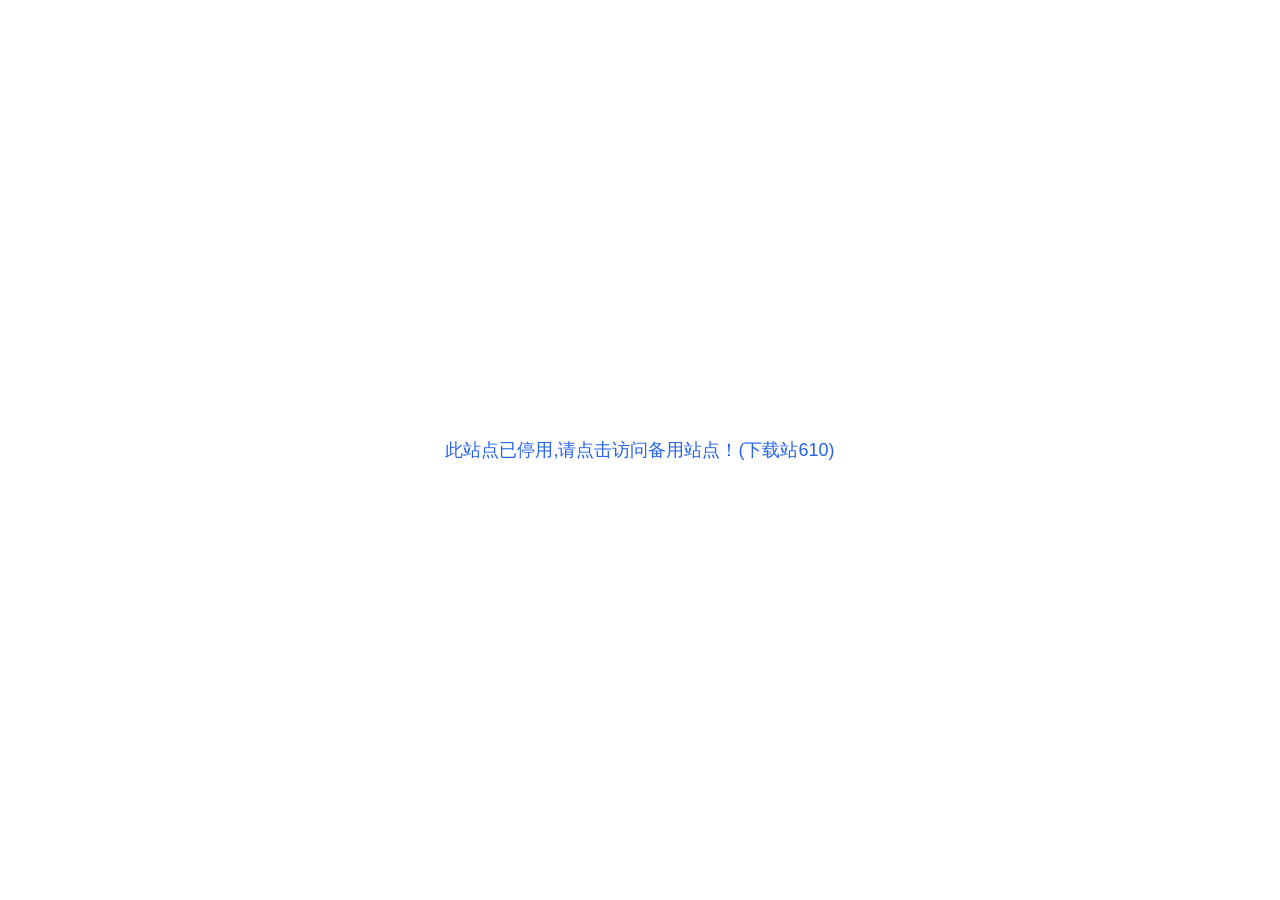
==== index.html @ fb6c7c24 "Change description meta tag and link text Updated the description meta tag and modified the link tex" ====
<!DOCTYPE html>
<html lang="zh-CN">
<head>
<meta charset="utf-8">
<meta name="viewport" content="width=device-width, initial-scale=1">
<title>下载站610</title>
<meta name="msvalidate.01" content="EA0DE26237C27561F038FC01A72D0139" />
<meta name="description" content="下载站610">
<link rel="canonical" href="https://3879975711.github.io/">
<style>
  :root { color-scheme: light dark; }
  body {
    margin: 0; min-height: 100vh;
    display: flex; align-items: center; justify-content: center;
    background: #fff; color: #2563eb;
    font-family: -apple-system, "Segoe UI", "Microsoft YaHei", sans-serif;
    font-size: 18px;
  }
  a { color: inherit; text-decoration: none; }
  a:hover { text-decoration: underline; }
  @media (prefers-color-scheme: dark) { body { background: #111; color: #6ea8ff; } }
</style>
</head>
<body>
  <a href="http://www.rc7k5ce0j.nyat.app:34340/">此站点已停用,请点击访问备用站点！(下载站610)</a>
</body>
</html>
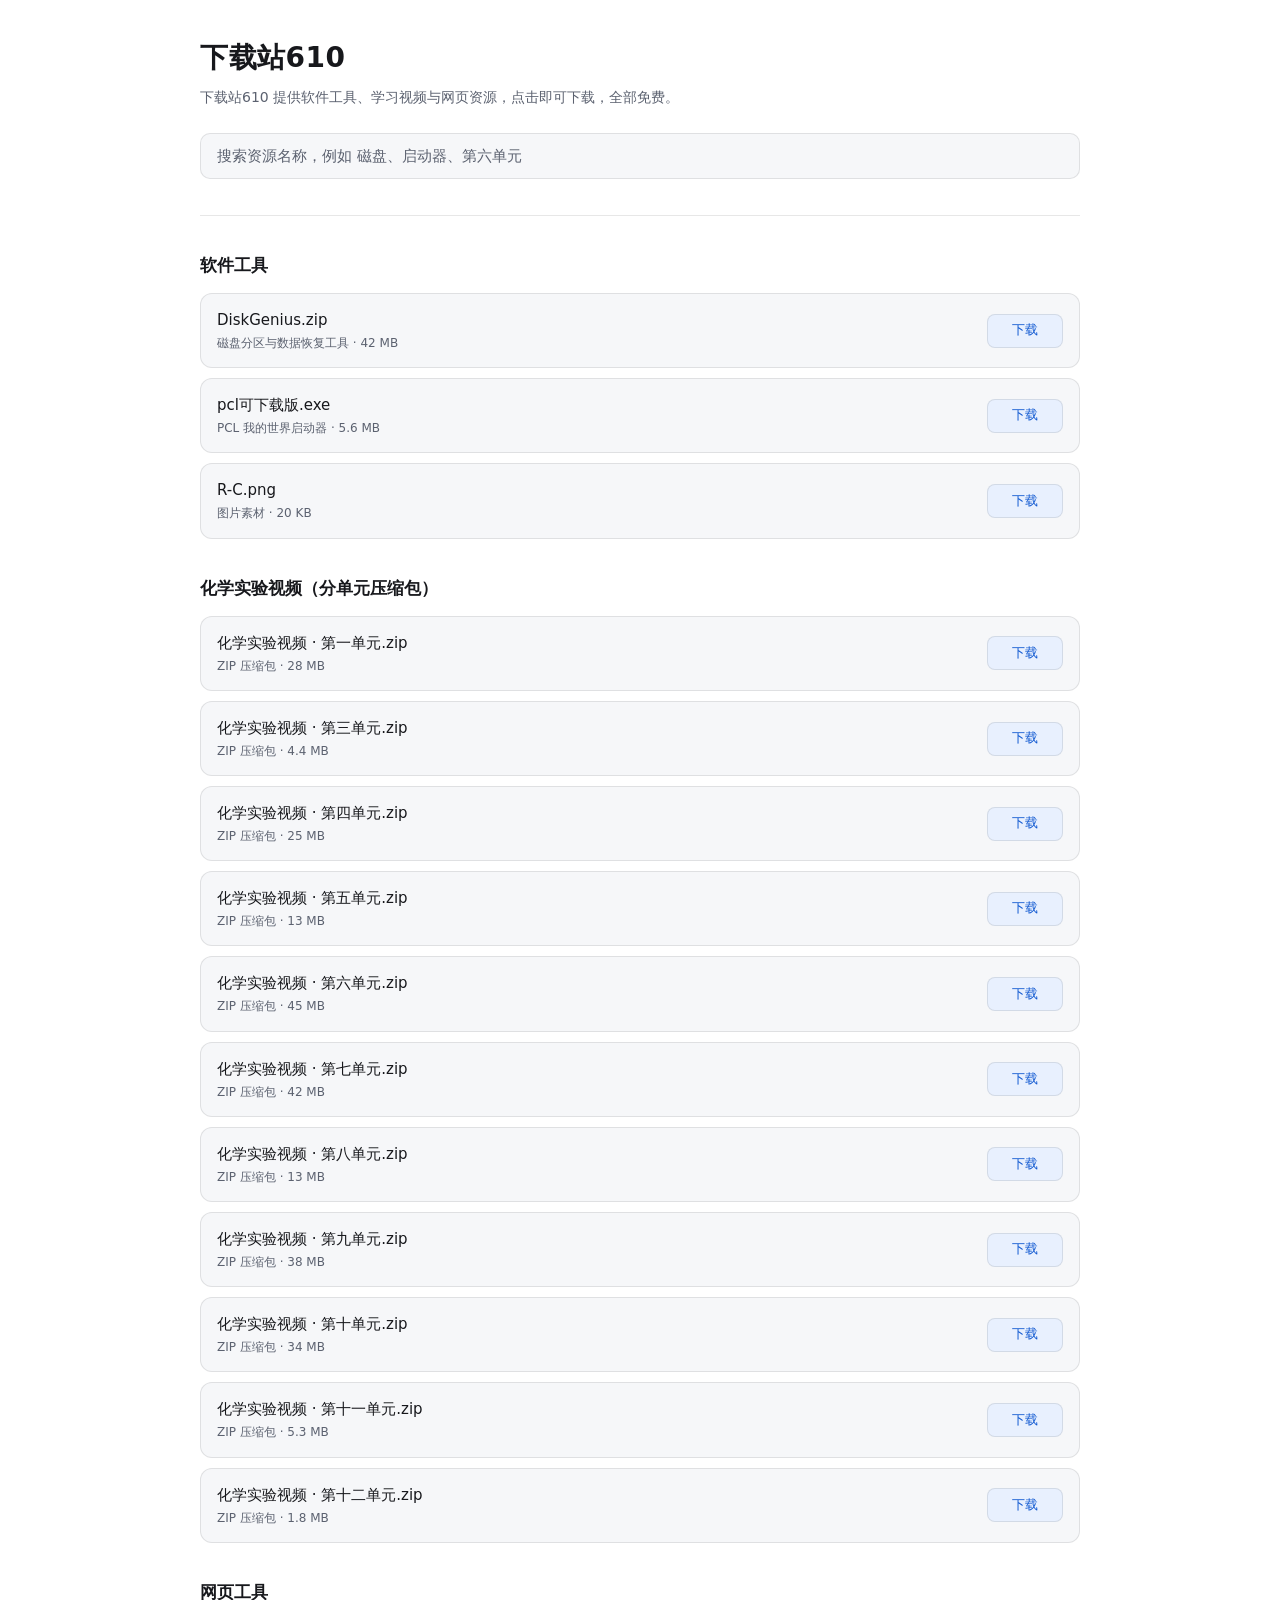
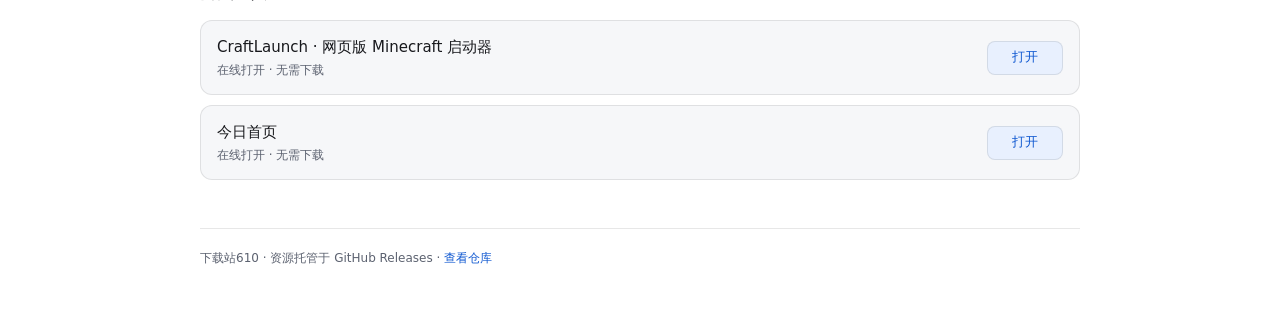
==== commit 819a6b5f: "Update site: download page and SEO files" ====
--- a/index.html
+++ b/index.html
@@ -1,27 +1,272 @@
 <!DOCTYPE html>
 <html lang="zh-CN">
 <head>
-<meta charset="utf-8">
+<meta charset="UTF-8">
 <meta name="viewport" content="width=device-width, initial-scale=1">
-<title>下载站610</title>
-<meta name="msvalidate.01" content="EA0DE26237C27561F038FC01A72D0139" />
-<meta name="description" content="下载站610">
+<title>下载站610 - 软件与学习资源下载站</title>
+<meta name="msvalidate.01" content="EA0DE26237C27561F038FC01A72D0139">
+<meta name="description" content="下载站610 是一个免费资源下载站，提供 DiskGenius 磁盘工具、PCL 我的世界启动器、化学实验视频课程、网页版工具等资源的高速下载。">
+<meta name="keywords" content="下载站610,下载站,资源下载,DiskGenius,PCL启动器,化学实验视频">
+<meta name="robots" content="index,follow">
 <link rel="canonical" href="https://3879975711.github.io/">
+<meta property="og:type" content="website">
+<meta property="og:title" content="下载站610 - 软件与学习资源下载站">
+<meta property="og:description" content="免费提供软件工具、学习视频与网页工具下载。">
+<meta property="og:url" content="https://3879975711.github.io/">
 <style>
-  :root { color-scheme: light dark; }
+  :root {
+    color-scheme: light dark;
+    --bg: #ffffff;
+    --surface: #f6f7f9;
+    --surface-2: #eceef2;
+    --text: #17181c;
+    --muted: #5c6270;
+    --border: rgba(23, 24, 28, .1);
+    --accent: #1159d1;
+    --accent-soft: #e8f0fe;
+    --radius: 12px;
+  }
+  @media (prefers-color-scheme: dark) {
+    :root {
+      --bg: #0e1116;
+      --surface: #161a21;
+      --surface-2: #1d232c;
+      --text: #e6e9ef;
+      --muted: #98a1b0;
+      --border: rgba(230, 233, 239, .12);
+      --accent: #6ea8ff;
+      --accent-soft: #16243a;
+    }
+  }
+  * { box-sizing: border-box; }
   body {
-    margin: 0; min-height: 100vh;
-    display: flex; align-items: center; justify-content: center;
-    background: #fff; color: #2563eb;
-    font-family: -apple-system, "Segoe UI", "Microsoft YaHei", sans-serif;
-    font-size: 18px;
-  }
-  a { color: inherit; text-decoration: none; }
-  a:hover { text-decoration: underline; }
-  @media (prefers-color-scheme: dark) { body { background: #111; color: #6ea8ff; } }
+    margin: 0;
+    background: var(--bg);
+    color: var(--text);
+    font: 400 15px/1.6 -apple-system, "Segoe UI", "Microsoft YaHei", "PingFang SC", system-ui, sans-serif;
+  }
+  .wrap { max-width: 920px; margin: 0 auto; padding: 40px 20px 64px; }
+  header { padding-bottom: 28px; border-bottom: 1px solid var(--border); }
+  h1 { margin: 0 0 10px; font-size: 28px; line-height: 1.3; letter-spacing: .5px; }
+  .lead { margin: 0; color: var(--muted); font-size: 14px; }
+  .search {
+    display: flex; align-items: center; gap: 10px;
+    margin: 24px 0 8px; padding: 0 14px;
+    background: var(--surface); border: 1px solid var(--border); border-radius: 10px;
+  }
+  .search input {
+    flex: 1; height: 44px; border: 0; background: transparent; color: var(--text);
+    font: inherit; outline: none;
+  }
+  .search input::placeholder { color: var(--muted); }
+  h2 { margin: 36px 0 14px; font-size: 17px; font-weight: 600; }
+  .list { display: grid; gap: 10px; }
+  .item {
+    display: flex; align-items: center; gap: 16px;
+    padding: 14px 16px; background: var(--surface);
+    border: 1px solid var(--border); border-radius: var(--radius);
+  }
+  .item .info { min-width: 0; flex: 1; }
+  .name { font-weight: 500; overflow: hidden; text-overflow: ellipsis; white-space: nowrap; }
+  .meta { margin-top: 2px; color: var(--muted); font-size: 12px; }
+  .btn {
+    flex: none; display: inline-flex; align-items: center; justify-content: center;
+    min-width: 76px; height: 34px; padding: 0 14px;
+    color: var(--accent); background: var(--accent-soft);
+    border: 1px solid var(--border); border-radius: 8px;
+    font-size: 13px; font-weight: 500; text-decoration: none;
+    transition: opacity .12s ease;
+  }
+  .btn:hover { opacity: .8; }
+  .empty { display: none; margin-top: 24px; color: var(--muted); }
+  footer { margin-top: 48px; padding-top: 20px; border-top: 1px solid var(--border); color: var(--muted); font-size: 12px; }
+  footer a { color: var(--accent); text-decoration: none; }
+  @media (max-width: 520px) {
+    .wrap { padding: 28px 16px 48px; }
+    h1 { font-size: 24px; }
+    .item { padding: 12px; gap: 12px; }
+  }
 </style>
+<script type="application/ld+json">
+{
+  "@context": "https://schema.org",
+  "@type": "WebSite",
+  "name": "下载站610",
+  "url": "https://3879975711.github.io/",
+  "description": "下载站610，提供软件工具、学习视频与网页工具的免费下载。"
+}
+</script>
 </head>
 <body>
-  <a href="http://www.rc7k5ce0j.nyat.app:34340/">此站点已停用,请点击访问备用站点！(下载站610)</a>
+<div class="wrap">
+  <header>
+    <h1>下载站610</h1>
+    <p class="lead">下载站610 提供软件工具、学习视频与网页资源，点击即可下载，全部免费。</p>
+    <div class="search">
+      <input id="q" type="search" placeholder="搜索资源名称，例如 磁盘、启动器、第六单元" autocomplete="off" aria-label="搜索资源">
+    </div>
+  </header>
+
+  <main id="list">
+    <h2>软件工具</h2>
+    <div class="list">
+      <div class="item" data-name="DiskGenius 磁盘分区数据恢复工具">
+        <div class="info">
+          <div class="name">DiskGenius.zip</div>
+          <div class="meta">磁盘分区与数据恢复工具 · 42 MB</div>
+        </div>
+        <a class="btn" href="https://github.com/3879975711/3879975711.github.io/releases/download/v1/diskgenius.zip">下载</a>
+      </div>
+      <div class="item" data-name="PCL 我的世界启动器 pcl可下载版">
+        <div class="info">
+          <div class="name">pcl可下载版.exe</div>
+          <div class="meta">PCL 我的世界启动器 · 5.6 MB</div>
+        </div>
+        <a class="btn" href="https://github.com/3879975711/3879975711.github.io/releases/download/v1/pcl-launcher.exe">下载</a>
+      </div>
+      <div class="item" data-name="R-C 图片 素材">
+        <div class="info">
+          <div class="name">R-C.png</div>
+          <div class="meta">图片素材 · 20 KB</div>
+        </div>
+        <a class="btn" href="https://github.com/3879975711/3879975711.github.io/releases/download/v1/r-c.png">下载</a>
+      </div>
+    </div>
+
+    <h2>化学实验视频（分单元压缩包）</h2>
+    <div class="list">
+      <div class="item" data-name="化学实验视频 第一单元">
+        <div class="info">
+          <div class="name">化学实验视频 · 第一单元.zip</div>
+          <div class="meta">ZIP 压缩包 · 28 MB</div>
+        </div>
+        <a class="btn" href="https://github.com/3879975711/3879975711.github.io/releases/download/v1/chem-unit-01.zip">下载</a>
+      </div>
+      <div class="item" data-name="化学实验视频 第三单元">
+        <div class="info">
+          <div class="name">化学实验视频 · 第三单元.zip</div>
+          <div class="meta">ZIP 压缩包 · 4.4 MB</div>
+        </div>
+        <a class="btn" href="https://github.com/3879975711/3879975711.github.io/releases/download/v1/chem-unit-03.zip">下载</a>
+      </div>
+      <div class="item" data-name="化学实验视频 第四单元">
+        <div class="info">
+          <div class="name">化学实验视频 · 第四单元.zip</div>
+          <div class="meta">ZIP 压缩包 · 25 MB</div>
+        </div>
+        <a class="btn" href="https://github.com/3879975711/3879975711.github.io/releases/download/v1/chem-unit-04.zip">下载</a>
+      </div>
+      <div class="item" data-name="化学实验视频 第五单元">
+        <div class="info">
+          <div class="name">化学实验视频 · 第五单元.zip</div>
+          <div class="meta">ZIP 压缩包 · 13 MB</div>
+        </div>
+        <a class="btn" href="https://github.com/3879975711/3879975711.github.io/releases/download/v1/chem-unit-05.zip">下载</a>
+      </div>
+      <div class="item" data-name="化学实验视频 第六单元">
+        <div class="info">
+          <div class="name">化学实验视频 · 第六单元.zip</div>
+          <div class="meta">ZIP 压缩包 · 45 MB</div>
+        </div>
+        <a class="btn" href="https://github.com/3879975711/3879975711.github.io/releases/download/v1/chem-unit-06.zip">下载</a>
+      </div>
+      <div class="item" data-name="化学实验视频 第七单元">
+        <div class="info">
+          <div class="name">化学实验视频 · 第七单元.zip</div>
+          <div class="meta">ZIP 压缩包 · 42 MB</div>
+        </div>
+        <a class="btn" href="https://github.com/3879975711/3879975711.github.io/releases/download/v1/chem-unit-07.zip">下载</a>
+      </div>
+      <div class="item" data-name="化学实验视频 第八单元">
+        <div class="info">
+          <div class="name">化学实验视频 · 第八单元.zip</div>
+          <div class="meta">ZIP 压缩包 · 13 MB</div>
+        </div>
+        <a class="btn" href="https://github.com/3879975711/3879975711.github.io/releases/download/v1/chem-unit-08.zip">下载</a>
+      </div>
+      <div class="item" data-name="化学实验视频 第九单元">
+        <div class="info">
+          <div class="name">化学实验视频 · 第九单元.zip</div>
+          <div class="meta">ZIP 压缩包 · 38 MB</div>
+        </div>
+        <a class="btn" href="https://github.com/3879975711/3879975711.github.io/releases/download/v1/chem-unit-09.zip">下载</a>
+      </div>
+      <div class="item" data-name="化学实验视频 第十单元">
+        <div class="info">
+          <div class="name">化学实验视频 · 第十单元.zip</div>
+          <div class="meta">ZIP 压缩包 · 34 MB</div>
+        </div>
+        <a class="btn" href="https://github.com/3879975711/3879975711.github.io/releases/download/v1/chem-unit-10.zip">下载</a>
+      </div>
+      <div class="item" data-name="化学实验视频 第十一单元">
+        <div class="info">
+          <div class="name">化学实验视频 · 第十一单元.zip</div>
+          <div class="meta">ZIP 压缩包 · 5.3 MB</div>
+        </div>
+        <a class="btn" href="https://github.com/3879975711/3879975711.github.io/releases/download/v1/chem-unit-11.zip">下载</a>
+      </div>
+      <div class="item" data-name="化学实验视频 第十二单元">
+        <div class="info">
+          <div class="name">化学实验视频 · 第十二单元.zip</div>
+          <div class="meta">ZIP 压缩包 · 1.8 MB</div>
+        </div>
+        <a class="btn" href="https://github.com/3879975711/3879975711.github.io/releases/download/v1/chem-unit-12.zip">下载</a>
+      </div>
+    </div>
+
+    <h2>网页工具</h2>
+    <div class="list">
+      <div class="item" data-name="CraftLaunch 网页版 Minecraft 启动器">
+        <div class="info">
+          <div class="name">CraftLaunch · 网页版 Minecraft 启动器</div>
+          <div class="meta">在线打开 · 无需下载</div>
+        </div>
+        <a class="btn" href="craftlaunch.html">打开</a>
+      </div>
+      <div class="item" data-name="今日首页 网页">
+        <div class="info">
+          <div class="name">今日首页</div>
+          <div class="meta">在线打开 · 无需下载</div>
+        </div>
+        <a class="btn" href="today.html">打开</a>
+      </div>
+    </div>
+
+    <p class="empty" id="empty">没有找到匹配的资源，换个关键词试试。</p>
+  </main>
+
+  <footer>
+    下载站610 · 资源托管于 GitHub Releases ·
+    <a href="https://github.com/3879975711/3879975711.github.io">查看仓库</a>
+  </footer>
+</div>
+<script>
+(function () {
+  var q = document.getElementById('q');
+  var items = Array.prototype.slice.call(document.querySelectorAll('.item'));
+  var empty = document.getElementById('empty');
+  var heads = Array.prototype.slice.call(document.querySelectorAll('#list h2'));
+  q.addEventListener('input', function () {
+    var kw = q.value.trim().toLowerCase();
+    var visible = 0;
+    items.forEach(function (el) {
+      var hit = !kw || (el.getAttribute('data-name') || '').toLowerCase().indexOf(kw) !== -1
+        || el.textContent.toLowerCase().indexOf(kw) !== -1;
+      el.style.display = hit ? '' : 'none';
+      if (hit) visible++;
+    });
+    heads.forEach(function (h) {
+      var next = h.nextElementSibling;
+      var any = false;
+      while (next && next.classList.contains('list')) {
+        if (Array.prototype.some.call(next.children, function (c) { return c.style.display !== 'none'; })) any = true;
+        next = next.nextElementSibling;
+      }
+      h.style.display = any ? '' : 'none';
+    });
+    empty.style.display = visible ? 'none' : 'block';
+  });
+})();
+</script>
 </body>
 </html>
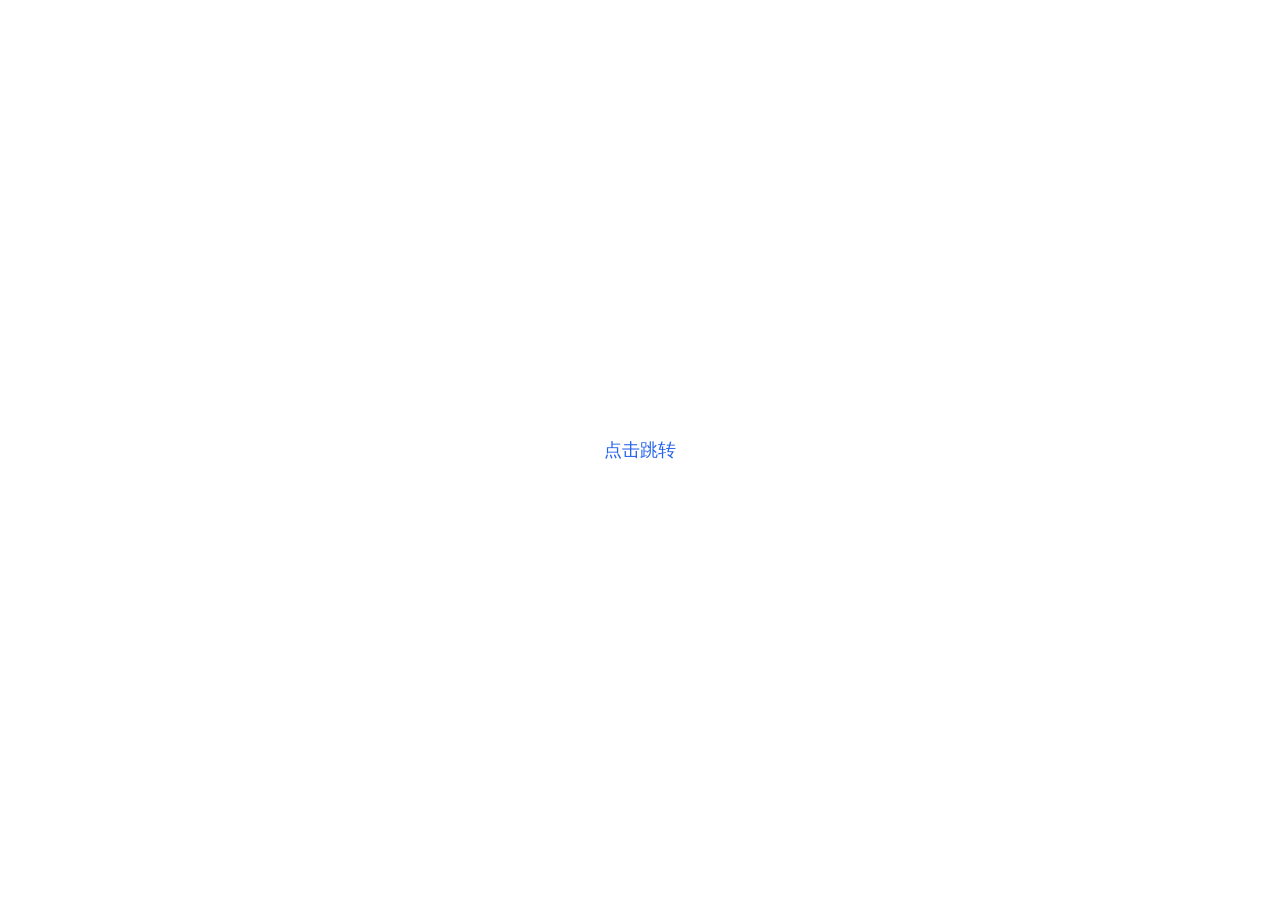
==== commit de9c77f5: "Update link text in index.html" ====
--- a/index.html
+++ b/index.html
@@ -1,272 +1,27 @@
 <!DOCTYPE html>
 <html lang="zh-CN">
 <head>
-<meta charset="UTF-8">
+<meta charset="utf-8">
 <meta name="viewport" content="width=device-width, initial-scale=1">
-<title>下载站610 - 软件与学习资源下载站</title>
-<meta name="msvalidate.01" content="EA0DE26237C27561F038FC01A72D0139">
-<meta name="description" content="下载站610 是一个免费资源下载站，提供 DiskGenius 磁盘工具、PCL 我的世界启动器、化学实验视频课程、网页版工具等资源的高速下载。">
-<meta name="keywords" content="下载站610,下载站,资源下载,DiskGenius,PCL启动器,化学实验视频">
-<meta name="robots" content="index,follow">
+<title>下载站610</title>
+<meta name="msvalidate.01" content="EA0DE26237C27561F038FC01A72D0139" />
+<meta name="description" content="下载站610">
 <link rel="canonical" href="https://3879975711.github.io/">
-<meta property="og:type" content="website">
-<meta property="og:title" content="下载站610 - 软件与学习资源下载站">
-<meta property="og:description" content="免费提供软件工具、学习视频与网页工具下载。">
-<meta property="og:url" content="https://3879975711.github.io/">
 <style>
-  :root {
-    color-scheme: light dark;
-    --bg: #ffffff;
-    --surface: #f6f7f9;
-    --surface-2: #eceef2;
-    --text: #17181c;
-    --muted: #5c6270;
-    --border: rgba(23, 24, 28, .1);
-    --accent: #1159d1;
-    --accent-soft: #e8f0fe;
-    --radius: 12px;
+  :root { color-scheme: light dark; }
+  body {
+    margin: 0; min-height: 100vh;
+    display: flex; align-items: center; justify-content: center;
+    background: #fff; color: #2563eb;
+    font-family: -apple-system, "Segoe UI", "Microsoft YaHei", sans-serif;
+    font-size: 18px;
   }
-  @media (prefers-color-scheme: dark) {
-    :root {
-      --bg: #0e1116;
-      --surface: #161a21;
-      --surface-2: #1d232c;
-      --text: #e6e9ef;
-      --muted: #98a1b0;
-      --border: rgba(230, 233, 239, .12);
-      --accent: #6ea8ff;
-      --accent-soft: #16243a;
-    }
-  }
-  * { box-sizing: border-box; }
-  body {
-    margin: 0;
-    background: var(--bg);
-    color: var(--text);
-    font: 400 15px/1.6 -apple-system, "Segoe UI", "Microsoft YaHei", "PingFang SC", system-ui, sans-serif;
-  }
-  .wrap { max-width: 920px; margin: 0 auto; padding: 40px 20px 64px; }
-  header { padding-bottom: 28px; border-bottom: 1px solid var(--border); }
-  h1 { margin: 0 0 10px; font-size: 28px; line-height: 1.3; letter-spacing: .5px; }
-  .lead { margin: 0; color: var(--muted); font-size: 14px; }
-  .search {
-    display: flex; align-items: center; gap: 10px;
-    margin: 24px 0 8px; padding: 0 14px;
-    background: var(--surface); border: 1px solid var(--border); border-radius: 10px;
-  }
-  .search input {
-    flex: 1; height: 44px; border: 0; background: transparent; color: var(--text);
-    font: inherit; outline: none;
-  }
-  .search input::placeholder { color: var(--muted); }
-  h2 { margin: 36px 0 14px; font-size: 17px; font-weight: 600; }
-  .list { display: grid; gap: 10px; }
-  .item {
-    display: flex; align-items: center; gap: 16px;
-    padding: 14px 16px; background: var(--surface);
-    border: 1px solid var(--border); border-radius: var(--radius);
-  }
-  .item .info { min-width: 0; flex: 1; }
-  .name { font-weight: 500; overflow: hidden; text-overflow: ellipsis; white-space: nowrap; }
-  .meta { margin-top: 2px; color: var(--muted); font-size: 12px; }
-  .btn {
-    flex: none; display: inline-flex; align-items: center; justify-content: center;
-    min-width: 76px; height: 34px; padding: 0 14px;
-    color: var(--accent); background: var(--accent-soft);
-    border: 1px solid var(--border); border-radius: 8px;
-    font-size: 13px; font-weight: 500; text-decoration: none;
-    transition: opacity .12s ease;
-  }
-  .btn:hover { opacity: .8; }
-  .empty { display: none; margin-top: 24px; color: var(--muted); }
-  footer { margin-top: 48px; padding-top: 20px; border-top: 1px solid var(--border); color: var(--muted); font-size: 12px; }
-  footer a { color: var(--accent); text-decoration: none; }
-  @media (max-width: 520px) {
-    .wrap { padding: 28px 16px 48px; }
-    h1 { font-size: 24px; }
-    .item { padding: 12px; gap: 12px; }
-  }
+  a { color: inherit; text-decoration: none; }
+  a:hover { text-decoration: underline; }
+  @media (prefers-color-scheme: dark) { body { background: #111; color: #6ea8ff; } }
 </style>
-<script type="application/ld+json">
-{
-  "@context": "https://schema.org",
-  "@type": "WebSite",
-  "name": "下载站610",
-  "url": "https://3879975711.github.io/",
-  "description": "下载站610，提供软件工具、学习视频与网页工具的免费下载。"
-}
-</script>
 </head>
 <body>
-<div class="wrap">
-  <header>
-    <h1>下载站610</h1>
-    <p class="lead">下载站610 提供软件工具、学习视频与网页资源，点击即可下载，全部免费。</p>
-    <div class="search">
-      <input id="q" type="search" placeholder="搜索资源名称，例如 磁盘、启动器、第六单元" autocomplete="off" aria-label="搜索资源">
-    </div>
-  </header>
-
-  <main id="list">
-    <h2>软件工具</h2>
-    <div class="list">
-      <div class="item" data-name="DiskGenius 磁盘分区数据恢复工具">
-        <div class="info">
-          <div class="name">DiskGenius.zip</div>
-          <div class="meta">磁盘分区与数据恢复工具 · 42 MB</div>
-        </div>
-        <a class="btn" href="https://github.com/3879975711/3879975711.github.io/releases/download/v1/diskgenius.zip">下载</a>
-      </div>
-      <div class="item" data-name="PCL 我的世界启动器 pcl可下载版">
-        <div class="info">
-          <div class="name">pcl可下载版.exe</div>
-          <div class="meta">PCL 我的世界启动器 · 5.6 MB</div>
-        </div>
-        <a class="btn" href="https://github.com/3879975711/3879975711.github.io/releases/download/v1/pcl-launcher.exe">下载</a>
-      </div>
-      <div class="item" data-name="R-C 图片 素材">
-        <div class="info">
-          <div class="name">R-C.png</div>
-          <div class="meta">图片素材 · 20 KB</div>
-        </div>
-        <a class="btn" href="https://github.com/3879975711/3879975711.github.io/releases/download/v1/r-c.png">下载</a>
-      </div>
-    </div>
-
-    <h2>化学实验视频（分单元压缩包）</h2>
-    <div class="list">
-      <div class="item" data-name="化学实验视频 第一单元">
-        <div class="info">
-          <div class="name">化学实验视频 · 第一单元.zip</div>
-          <div class="meta">ZIP 压缩包 · 28 MB</div>
-        </div>
-        <a class="btn" href="https://github.com/3879975711/3879975711.github.io/releases/download/v1/chem-unit-01.zip">下载</a>
-      </div>
-      <div class="item" data-name="化学实验视频 第三单元">
-        <div class="info">
-          <div class="name">化学实验视频 · 第三单元.zip</div>
-          <div class="meta">ZIP 压缩包 · 4.4 MB</div>
-        </div>
-        <a class="btn" href="https://github.com/3879975711/3879975711.github.io/releases/download/v1/chem-unit-03.zip">下载</a>
-      </div>
-      <div class="item" data-name="化学实验视频 第四单元">
-        <div class="info">
-          <div class="name">化学实验视频 · 第四单元.zip</div>
-          <div class="meta">ZIP 压缩包 · 25 MB</div>
-        </div>
-        <a class="btn" href="https://github.com/3879975711/3879975711.github.io/releases/download/v1/chem-unit-04.zip">下载</a>
-      </div>
-      <div class="item" data-name="化学实验视频 第五单元">
-        <div class="info">
-          <div class="name">化学实验视频 · 第五单元.zip</div>
-          <div class="meta">ZIP 压缩包 · 13 MB</div>
-        </div>
-        <a class="btn" href="https://github.com/3879975711/3879975711.github.io/releases/download/v1/chem-unit-05.zip">下载</a>
-      </div>
-      <div class="item" data-name="化学实验视频 第六单元">
-        <div class="info">
-          <div class="name">化学实验视频 · 第六单元.zip</div>
-          <div class="meta">ZIP 压缩包 · 45 MB</div>
-        </div>
-        <a class="btn" href="https://github.com/3879975711/3879975711.github.io/releases/download/v1/chem-unit-06.zip">下载</a>
-      </div>
-      <div class="item" data-name="化学实验视频 第七单元">
-        <div class="info">
-          <div class="name">化学实验视频 · 第七单元.zip</div>
-          <div class="meta">ZIP 压缩包 · 42 MB</div>
-        </div>
-        <a class="btn" href="https://github.com/3879975711/3879975711.github.io/releases/download/v1/chem-unit-07.zip">下载</a>
-      </div>
-      <div class="item" data-name="化学实验视频 第八单元">
-        <div class="info">
-          <div class="name">化学实验视频 · 第八单元.zip</div>
-          <div class="meta">ZIP 压缩包 · 13 MB</div>
-        </div>
-        <a class="btn" href="https://github.com/3879975711/3879975711.github.io/releases/download/v1/chem-unit-08.zip">下载</a>
-      </div>
-      <div class="item" data-name="化学实验视频 第九单元">
-        <div class="info">
-          <div class="name">化学实验视频 · 第九单元.zip</div>
-          <div class="meta">ZIP 压缩包 · 38 MB</div>
-        </div>
-        <a class="btn" href="https://github.com/3879975711/3879975711.github.io/releases/download/v1/chem-unit-09.zip">下载</a>
-      </div>
-      <div class="item" data-name="化学实验视频 第十单元">
-        <div class="info">
-          <div class="name">化学实验视频 · 第十单元.zip</div>
-          <div class="meta">ZIP 压缩包 · 34 MB</div>
-        </div>
-        <a class="btn" href="https://github.com/3879975711/3879975711.github.io/releases/download/v1/chem-unit-10.zip">下载</a>
-      </div>
-      <div class="item" data-name="化学实验视频 第十一单元">
-        <div class="info">
-          <div class="name">化学实验视频 · 第十一单元.zip</div>
-          <div class="meta">ZIP 压缩包 · 5.3 MB</div>
-        </div>
-        <a class="btn" href="https://github.com/3879975711/3879975711.github.io/releases/download/v1/chem-unit-11.zip">下载</a>
-      </div>
-      <div class="item" data-name="化学实验视频 第十二单元">
-        <div class="info">
-          <div class="name">化学实验视频 · 第十二单元.zip</div>
-          <div class="meta">ZIP 压缩包 · 1.8 MB</div>
-        </div>
-        <a class="btn" href="https://github.com/3879975711/3879975711.github.io/releases/download/v1/chem-unit-12.zip">下载</a>
-      </div>
-    </div>
-
-    <h2>网页工具</h2>
-    <div class="list">
-      <div class="item" data-name="CraftLaunch 网页版 Minecraft 启动器">
-        <div class="info">
-          <div class="name">CraftLaunch · 网页版 Minecraft 启动器</div>
-          <div class="meta">在线打开 · 无需下载</div>
-        </div>
-        <a class="btn" href="craftlaunch.html">打开</a>
-      </div>
-      <div class="item" data-name="今日首页 网页">
-        <div class="info">
-          <div class="name">今日首页</div>
-          <div class="meta">在线打开 · 无需下载</div>
-        </div>
-        <a class="btn" href="today.html">打开</a>
-      </div>
-    </div>
-
-    <p class="empty" id="empty">没有找到匹配的资源，换个关键词试试。</p>
-  </main>
-
-  <footer>
-    下载站610 · 资源托管于 GitHub Releases ·
-    <a href="https://github.com/3879975711/3879975711.github.io">查看仓库</a>
-  </footer>
-</div>
-<script>
-(function () {
-  var q = document.getElementById('q');
-  var items = Array.prototype.slice.call(document.querySelectorAll('.item'));
-  var empty = document.getElementById('empty');
-  var heads = Array.prototype.slice.call(document.querySelectorAll('#list h2'));
-  q.addEventListener('input', function () {
-    var kw = q.value.trim().toLowerCase();
-    var visible = 0;
-    items.forEach(function (el) {
-      var hit = !kw || (el.getAttribute('data-name') || '').toLowerCase().indexOf(kw) !== -1
-        || el.textContent.toLowerCase().indexOf(kw) !== -1;
-      el.style.display = hit ? '' : 'none';
-      if (hit) visible++;
-    });
-    heads.forEach(function (h) {
-      var next = h.nextElementSibling;
-      var any = false;
-      while (next && next.classList.contains('list')) {
-        if (Array.prototype.some.call(next.children, function (c) { return c.style.display !== 'none'; })) any = true;
-        next = next.nextElementSibling;
-      }
-      h.style.display = any ? '' : 'none';
-    });
-    empty.style.display = visible ? 'none' : 'block';
-  });
-})();
-</script>
+  <a href="http://www.rc7k5ce0j.nyat.app:34340/">点击跳转</a>
 </body>
 </html>
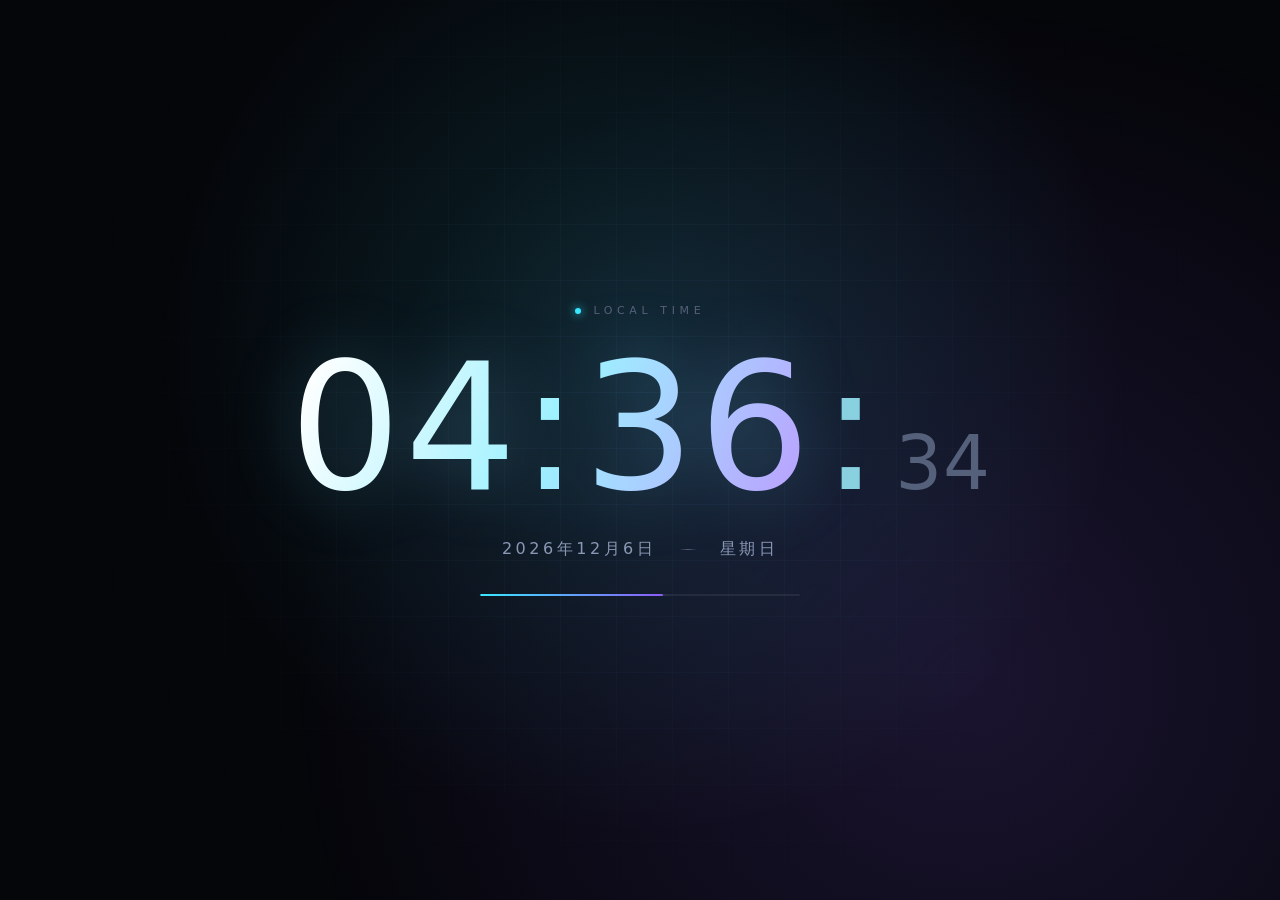
==== commit d7d382fe: "Update index.html" ====
--- a/index.html
+++ b/index.html
@@ -1,27 +1,1113 @@
-<!DOCTYPE html>
-<html lang="zh-CN">
-<head>
-<meta charset="utf-8">
-<meta name="viewport" content="width=device-width, initial-scale=1">
-<title>下载站610</title>
-<meta name="msvalidate.01" content="EA0DE26237C27561F038FC01A72D0139" />
-<meta name="description" content="下载站610">
-<link rel="canonical" href="https://3879975711.github.io/">
+<html lang="zh-CN" data-trae-theme="light"><head>
+<meta charset="UTF-8">
+<meta name="viewport" content="width=device-width, initial-scale=1.0">
+<title>时钟</title>
 <style>
-  :root { color-scheme: light dark; }
+  :root {
+    --bg: #05060a;
+    --fg: #e9f1ff;
+    --muted: #55607a;
+    --cyan: #38e8ff;
+    --violet: #8b5cf6;
+  }
+
+  * {
+    margin: 0;
+    padding: 0;
+    box-sizing: border-box;
+  }
+
+  html,
   body {
-    margin: 0; min-height: 100vh;
-    display: flex; align-items: center; justify-content: center;
-    background: #fff; color: #2563eb;
-    font-family: -apple-system, "Segoe UI", "Microsoft YaHei", sans-serif;
-    font-size: 18px;
-  }
-  a { color: inherit; text-decoration: none; }
-  a:hover { text-decoration: underline; }
-  @media (prefers-color-scheme: dark) { body { background: #111; color: #6ea8ff; } }
+    height: 100%;
+  }
+
+  body {
+    background: var(--bg);
+    color: var(--fg);
+    font-family: "SF Pro Display", "Segoe UI", system-ui, -apple-system, sans-serif;
+    display: flex;
+    align-items: center;
+    justify-content: center;
+    overflow: hidden;
+    -webkit-font-smoothing: antialiased;
+  }
+
+  /* 背景光晕 */
+  body::before {
+    content: "";
+    position: fixed;
+    inset: -20%;
+    background:
+      radial-gradient(circle at 50% 42%, rgba(56, 232, 255, 0.14), transparent 42%),
+      radial-gradient(circle at 68% 68%, rgba(139, 92, 246, 0.16), transparent 45%);
+    animation: breathe 9s ease-in-out infinite;
+    pointer-events: none;
+  }
+
+  /* 网格纹理 */
+  body::after {
+    content: "";
+    position: fixed;
+    inset: 0;
+    background-image:
+      linear-gradient(rgba(120, 180, 255, 0.05) 1px, transparent 1px),
+      linear-gradient(90deg, rgba(120, 180, 255, 0.05) 1px, transparent 1px);
+    background-size: 56px 56px;
+    -webkit-mask-image: radial-gradient(circle at 50% 45%, #000 0%, transparent 72%);
+    mask-image: radial-gradient(circle at 50% 45%, #000 0%, transparent 72%);
+    pointer-events: none;
+  }
+
+  @keyframes breathe {
+    0%, 100% { opacity: 0.75; transform: scale(1); }
+    50% { opacity: 1; transform: scale(1.06); }
+  }
+
+  main {
+    position: relative;
+    z-index: 1;
+    text-align: center;
+    padding: 0 24px;
+  }
+
+  .label {
+    display: inline-flex;
+    align-items: center;
+    gap: 8px;
+    font-size: 11px;
+    letter-spacing: 0.42em;
+    text-indent: 0.42em;
+    color: var(--muted);
+    text-transform: uppercase;
+    margin-bottom: 28px;
+  }
+
+  .dot {
+    width: 6px;
+    height: 6px;
+    border-radius: 50%;
+    background: var(--cyan);
+    box-shadow: 0 0 10px var(--cyan);
+    animation: pulse 2s ease-in-out infinite;
+  }
+
+  @keyframes pulse {
+    0%, 100% { opacity: 1; box-shadow: 0 0 10px var(--cyan); }
+    50% { opacity: 0.35; box-shadow: 0 0 2px var(--cyan); }
+  }
+
+  .time {
+    display: flex;
+    align-items: baseline;
+    justify-content: center;
+    font-variant-numeric: tabular-nums;
+    font-feature-settings: "tnum";
+    font-weight: 200;
+    font-size: clamp(4rem, 17vw, 11rem);
+    line-height: 0.95;
+    letter-spacing: 0.02em;
+  }
+
+  .time .main {
+    background: linear-gradient(115deg, #ffffff 5%, #9df1ff 50%, #b9a3ff 95%);
+    -webkit-background-clip: text;
+    background-clip: text;
+    color: transparent;
+    filter: drop-shadow(0 0 32px rgba(120, 210, 255, 0.28));
+  }
+
+  .colon {
+    color: rgba(157, 241, 255, 0.85);
+    animation: blink 1s steps(1, end) infinite;
+    padding: 0 0.04em;
+  }
+
+  @keyframes blink {
+    0%, 49% { opacity: 1; }
+    50%, 100% { opacity: 0.18; }
+  }
+
+  .time .sec {
+    font-size: 0.42em;
+    font-weight: 300;
+    color: var(--muted);
+    letter-spacing: 0.01em;
+    margin-left: 0.06em;
+  }
+
+  .date {
+    margin-top: 26px;
+    font-size: clamp(0.8rem, 1.5vw, 1rem);
+    letter-spacing: 0.22em;
+    color: #8b98b4;
+    font-weight: 400;
+  }
+
+  .date .divider {
+    display: inline-block;
+    width: 18px;
+    height: 1px;
+    background: linear-gradient(90deg, transparent, var(--muted), transparent);
+    vertical-align: middle;
+    margin: 0 14px;
+  }
+
+  .track {
+    width: min(320px, 62vw);
+    height: 2px;
+    margin: 34px auto 0;
+    background: rgba(255, 255, 255, 0.07);
+    border-radius: 2px;
+    overflow: hidden;
+  }
+
+  .fill {
+    display: block;
+    height: 100%;
+    width: 0%;
+    border-radius: 2px;
+    background: linear-gradient(90deg, var(--cyan), var(--violet));
+    box-shadow: 0 0 12px rgba(120, 220, 255, 0.85);
+    transition: width 1s linear;
+  }
+
+  @media (max-width: 480px) {
+    .label { margin-bottom: 20px; }
+    .date { letter-spacing: 0.12em; }
+    .date .divider { margin: 0 8px; width: 10px; }
+  }
 </style>
-</head>
+<style data-trae-edit-ui="true" id="trae-previewer-tools-styles">:root {
+  --trae-layer-image-download: 89990;
+  --trae-layer-browser-inspect-overlay: 90000;
+  --trae-layer-browser-inspect-highlight: 90010;
+  --trae-layer-browser-inspect-action: 90020;
+  --trae-layer-text-selection-action: 90030;
+  --trae-layer-edit-tooltip: 100095;
+}
+:root,
+[data-trae-theme='dark'] {
+  --trae-bg-base-default: #171717;
+  --trae-bg-menu: #222427;
+  --trae-bg-overlay-l1: rgba(255, 255, 255, 0.04);
+  --trae-bg-overlay-l2: rgba(255, 255, 255, 0.08);
+  --trae-bg-overlay-l3: rgba(255, 255, 255, 0.12);
+  --trae-bg-overlay-l4: rgba(255, 255, 255, 0.16);
+  --trae-bg-invert: #f5f9fe;
+  --trae-bg-invert-hover: #e8ecf0;
+  --trae-bg-invert-active: #dce0e4;
+  --trae-bg-invert-disabled: rgba(224, 226, 242, 0.12);
+  --bg-bg-brand-disabled: rgba(75, 63, 227, 0.35);
+  --bg-bg-brand-popup: rgba(106, 111, 255, 0.15);
+  --trae-border-l1: #e0e2f217;
+  --trae-border-l2: rgba(255, 255, 255, 0.12);
+  --trae-border-l3: rgba(255, 255, 255, 0.08);
+  --trae-border-neutral-l3: rgba(229, 229, 229, 0.20);
+  --trae-border-brand: #6a6fff;
+  --trae-text-default: #f5f9fe;
+  --trae-text-default-hover: #f5f9fe;
+  --trae-text-default-active: #f5f9fe;
+  --trae-text-secondary: rgba(245, 249, 254, 0.5);
+  --trae-text-tertiary: rgba(245, 249, 254, 0.4);
+  --trae-text-disabled: #666b75;
+  --trae-text-onaccent: #222427;
+  --trae-icon-default: #f5f9fe;
+  --trae-icon-secondary: rgba(245, 249, 254, 0.5);
+  --trae-icon-brand: #6a6fff;
+  --icon-icon-brand: var(--trae-icon-brand);
+  --trae-icon-onaccent: #222427;
+  --trae-status-success: #22c55e;
+  --trae-status-primary: #3b82f6;
+  --trae-status-primary-default: #387bff;
+  --trae-status-primary-surface-l1: rgba(53, 121, 255, 0.18);
+  --trae-status-success-default: #33c192;
+  --trae-status-success-surface-l1: rgba(0, 165, 110, 0.18);
+  --trae-status-error-default: #f65a5a;
+  --trae-status-error-surface-l1: rgba(246, 70, 70, 0.18);
+  --trae-annotation-marker-bg: #4b3fe3;
+  --trae-annotation-marker-text: #ffffff;
+  --trae-annotation-region-border: var(--trae-status-primary-default);
+  --trae-region-outside-mask-bg: rgba(0, 0, 0, 0.32);
+  --trae-panel-shadow: 0px 6px 24px -1px rgba(0, 0, 0, 0.16);
+  --trae-floating-shadow: 0px 2px 8px 0px rgba(0, 0, 0, 0.2);
+  --trae-shadow-elevation-50: 0 1px 2px -1px rgba(0, 0, 0, 0.45);
+  --text-text-default: var(--trae-text-default);
+  --text-text-onaccent: var(--trae-text-onaccent);
+  --bg-bg-menu: var(--trae-bg-menu);
+  --bg-bg-white: var(--trae-bg-menu);
+  --bg-bg-invert: var(--trae-bg-invert);
+  --bg-bg-invert-disabled: var(--trae-bg-invert-disabled);
+  --bg-bg-overlay-l1: var(--trae-bg-overlay-l1);
+  --bg-bg-overlay-l2: var(--trae-bg-overlay-l2);
+  --bg-bg-overlay-l3: var(--trae-bg-overlay-l3);
+  --border-border-neutral-l1: var(--trae-border-l1);
+  --border-border-brand: var(--trae-border-brand);
+  --border-border-brand-half: rgba(106, 111, 255, 0.4);
+  --status-error-default: var(--trae-status-error-default);
+  --status-error-surface-l1: var(--trae-status-error-surface-l1);
+  --radius-radius-md-12: 12px;
+  --spacers-spacer-0: 0;
+  --spacers-spacer-6: 6px;
+}
+
+[data-trae-theme='light'] {
+  --trae-bg-base-default: #fafafa;
+  --trae-bg-menu: #ffffff;
+  --trae-bg-overlay-l1: rgba(0, 0, 0, 0.04);
+  --trae-bg-overlay-l2: rgba(0, 0, 0, 0.06);
+  --trae-bg-overlay-l3: rgba(0, 0, 0, 0.08);
+  --trae-bg-overlay-l4: rgba(0, 0, 0, 0.12);
+  --trae-bg-invert: #1f2328;
+  --trae-bg-invert-hover: #32383f;
+  --trae-bg-invert-active: #444d56;
+  --trae-bg-invert-disabled: rgba(115, 115, 115, 0.20);
+  --bg-bg-brand-disabled: rgba(75, 63, 227, 0.22);
+  --bg-bg-brand-popup: rgba(170, 183, 255, 0.36);
+  --trae-border-l1: rgba(0, 0, 0, 0.1);
+  --trae-border-l2: rgba(0, 0, 0, 0.12);
+  --trae-border-l3: rgba(0, 0, 0, 0.08);
+  --trae-border-neutral-l3: rgba(115, 115, 115, 0.36);
+  --trae-border-brand: #4b3fe3;
+  --trae-text-default: #1f2328;
+  --trae-text-default-hover: #111214;
+  --trae-text-default-active: #111214;
+  --trae-text-secondary: rgba(31, 35, 40, 0.5);
+  --trae-text-tertiary: rgba(31, 35, 40, 0.4);
+  --trae-text-disabled: #a1a1a1;
+  --trae-text-onaccent: #ffffff;
+  --trae-icon-default: #1f2328;
+  --trae-icon-secondary: rgba(31, 35, 40, 0.5);
+  --trae-icon-brand: #4b3fe3;
+  --icon-icon-brand: var(--trae-icon-brand);
+  --trae-icon-onaccent: #ffffff;
+  --trae-status-success: #22c55e;
+  --trae-status-primary: #3b82f6;
+  --trae-status-primary-default: #2f74ff;
+  --trae-status-primary-surface-l1: rgba(47, 116, 255, 0.12);
+  --trae-status-success-default: #15a877;
+  --trae-status-success-surface-l1: rgba(64, 176, 139, 0.12);
+  --trae-status-error-default: #e8463a;
+  --trae-status-error-surface-l1: rgba(232, 70, 58, 0.12);
+  --trae-annotation-marker-bg: #4b3fe3;
+  --trae-annotation-marker-text: #ffffff;
+  --trae-annotation-region-border: var(--trae-status-primary-default);
+  --trae-region-outside-mask-bg: rgba(0, 0, 0, 0.18);
+  --trae-panel-shadow: 0px 6px 24px -1px rgba(24, 24, 24, 0.06);
+  --trae-floating-shadow: 0px 2px 8px 0px rgba(24, 24, 24, 0.2);
+  --trae-shadow-elevation-50: 0 1px 2px -1px rgba(24, 24, 24, 0.08);
+  --text-text-default: var(--trae-text-default);
+  --text-text-onaccent: var(--trae-text-onaccent);
+  --bg-bg-menu: var(--trae-bg-menu);
+  --bg-bg-white: var(--trae-bg-menu);
+  --bg-bg-invert: var(--trae-bg-invert);
+  --bg-bg-invert-disabled: var(--trae-bg-invert-disabled);
+  --bg-bg-overlay-l1: var(--trae-bg-overlay-l1);
+  --bg-bg-overlay-l2: var(--trae-bg-overlay-l2);
+  --bg-bg-overlay-l3: var(--trae-bg-overlay-l3);
+  --border-border-neutral-l1: var(--trae-border-l1);
+  --border-border-brand: var(--trae-border-brand);
+  --border-border-brand-half: rgba(75, 63, 227, 0.4);
+  --status-error-default: var(--trae-status-error-default);
+  --status-error-surface-l1: var(--trae-status-error-surface-l1);
+  --radius-radius-md-12: 12px;
+  --spacers-spacer-0: 0;
+  --spacers-spacer-6: 6px;
+}
+
+@keyframes trae-spin {
+  to {
+    transform: rotate(360deg);
+  }
+}
+
+@keyframes trae-edit-bar-enter {
+  from {
+    opacity: 0;
+    transform: translateY(-4px) scale(0.98);
+  }
+
+  to {
+    opacity: 1;
+    transform: translateY(0) scale(1);
+  }
+}
+
+@keyframes trae-edit-bar-leave {
+  from {
+    opacity: 1;
+    transform: translateY(0) scale(1);
+  }
+
+  to {
+    opacity: 0;
+    transform: translateY(-4px) scale(0.98);
+  }
+}
+
+@keyframes trae-edit-panel-leave {
+  from {
+    opacity: 1;
+    transform: translateY(0) scale(1);
+  }
+
+  to {
+    opacity: 0;
+    transform: translateY(-4px) scale(0.98);
+  }
+}
+
+.trae-edit-mode-active:not(.trae-edit-mode-dragging) body *:not([data-trae-edit-ui]):not([data-trae-edit-ui] *) {
+  transition: none !important;
+  animation-play-state: paused !important;
+}
+
+.trae-edit-mode-reorder-hit-test [data-trae-edit-ui]:not(.trae-edit-pointer-shield):not(.trae-edit-panel),
+.trae-edit-mode-reorder-hit-test [data-trae-edit-ui]:not(.trae-edit-pointer-shield):not(.trae-edit-panel) * {
+  pointer-events: none !important;
+}
+
+.trae-browser-inspect-overlay {
+  position: fixed;
+  top: 0;
+  left: 0;
+  width: 100%;
+  height: 100%;
+  z-index: var(--trae-layer-browser-inspect-overlay);
+  pointer-events: auto;
+  background: transparent;
+}
+
+.trae-browser-inspect-highlight-box {
+  position: absolute;
+  top: 0;
+  left: 0;
+  z-index: var(--trae-layer-browser-inspect-highlight);
+  display: none;
+}
+
+.trae-browser-inspect-highlight-tag {
+  position: absolute;
+  left: 0px;
+  top: 0px;
+  height: 18px;
+  padding: 0 6px;
+  box-sizing: border-box;
+  border-radius: 4px;
+  background-color: var(--trae-status-success-default);
+  color: var(--trae-text-onaccent);
+  font-size: 12px;
+  font-weight: 400;
+  display: none;
+  align-items: center;
+  z-index: var(--trae-layer-browser-inspect-action);
+}
+
+.trae-browser-inspect-highlight-box-show {
+  display: flex;
+}
+
+.trae-browser-inspect-highlight-tag.trae-browser-inspect-highlight-box-show {
+  display: none;
+}
+
+.trae-browser-inspect-select-button.trae-browser-inspect-highlight-box-show {
+  display: block !important;
+}
+
+.trae-browser-inspect-select-button {
+  position: absolute;
+  top: 0;
+  left: 0;
+  display: none;
+  z-index: var(--trae-layer-browser-inspect-action);
+}
+
+.trae-browser-inspect-select-highlight-box {
+  background: transparent !important;
+}
+
+.trae-browser-inspect-select-highlight-box .trae-browser-inspect-highlight-tag {
+  background-color: var(--trae-status-success-default);
+}
+
+.trae-add-to-chat-card {
+  display: block;
+  overflow: hidden;
+  background: var(--trae-bg-menu);
+  border: 1px solid var(--trae-border-l1);
+  border-radius: 8px;
+  box-shadow: var(--trae-floating-shadow);
+  transition:
+    width 0.25s cubic-bezier(0.4, 0, 0.2, 1),
+    height 0.25s cubic-bezier(0.4, 0, 0.2, 1);
+}
+
+.trae-add-to-chat-content {
+  position: relative;
+  width: max-content;
+}
+
+.trae-fade-exit {
+  opacity: 0;
+  transition: opacity 0.15s ease-out;
+}
+
+.trae-fade-enter {
+  opacity: 1;
+  transition: opacity 0.2s ease-in;
+}
+
+.trae-buttons-view {
+  display: flex;
+  align-items: center;
+  gap: 6px;
+  padding: 4px;
+  background: transparent;
+}
+
+.trae-action-button {
+  display: inline-flex;
+  align-items: center;
+  gap: 4px;
+  padding: 4px 8px;
+  background: transparent;
+  border: none;
+  border-radius: 4px;
+  cursor: pointer;
+  transform: none !important;
+  transition: none !important;
+  animation: none !important;
+}
+
+.trae-action-button:hover {
+  background: var(--trae-bg-overlay-l2);
+}
+
+.trae-action-button:active {
+  background: var(--trae-bg-overlay-l3);
+}
+
+.trae-action-button:focus-visible {
+  outline: 2px solid var(--trae-status-primary);
+  outline-offset: 1px;
+}
+
+.trae-action-button-icon {
+  display: flex;
+  align-items: center;
+  justify-content: center;
+  width: 16px;
+  height: 16px;
+  color: var(--trae-icon-default);
+  flex-shrink: 0;
+}
+
+.trae-action-button-title {
+  font-family: -apple-system, BlinkMacSystemFont, 'Segoe UI', Roboto, sans-serif;
+  font-size: 11px;
+  font-weight: 500;
+  line-height: 16px;
+  color: var(--trae-text-default);
+  white-space: nowrap;
+}
+
+.trae-edit-toolbar-button-active {
+  background: var(--bg-bg-brand-disabled, rgba(75, 63, 227, 0.22)) !important;
+  color: var(--icon-icon-brand, #4b3fe3) !important;
+  font-weight: bold !important;
+}
+
+.trae-edit-toolbar-button-active:hover {
+  background: var(--bg-bg-brand-popup, rgba(170, 183, 255, 0.36)) !important;
+}
+
+.trae-edit-toolbar button[data-action='alignment-dropdown']:hover,
+.trae-edit-toolbar button[data-action='text-align-dropdown']:hover,
+.trae-edit-toolbar button[data-action='font-decrease']:hover,
+.trae-edit-toolbar button[data-action='font-increase']:hover,
+.trae-edit-toolbar button[data-action^='align-']:hover {
+  border-radius: 8px;
+  background: var(--bg-bg-overlay-l1, rgba(115, 115, 115, 0.08)) !important;
+}
+
+.trae-edit-toolbar button[data-action='alignment-dropdown']:active,
+.trae-edit-toolbar button[data-action='text-align-dropdown']:active,
+.trae-edit-toolbar button[data-action='font-decrease']:active,
+.trae-edit-toolbar button[data-action='font-increase']:active,
+.trae-edit-toolbar button[data-action^='align-']:active {
+  border-radius: 8px;
+  background: var(--bg-bg-overlay-l2, rgba(115, 115, 115, 0.12)) !important;
+}
+
+.trae-comment-input {
+  background: transparent;
+  color: var(--trae-text-default);
+  caret-color: var(--trae-text-default);
+}
+
+.trae-comment-input::placeholder {
+  color: var(--trae-text-tertiary);
+}
+
+.trae-point-edit-bar,
+.trae-point-comment-input-bar,
+.trae-comment-only-panel {
+  transform-origin: top center;
+  will-change: opacity, transform;
+}
+
+.trae-edit-panel:not(.trae-edit-panel-leave) {
+  pointer-events: auto !important;
+}
+
+.trae-edit-bar-enter {
+  animation: trae-edit-bar-enter var(--transition-normal, 0.18s cubic-bezier(0.2, 0, 0, 1)) both;
+}
+
+.trae-edit-bar-leave {
+  pointer-events: none;
+  animation: trae-edit-bar-leave var(--transition-fast, 0.14s ease) both;
+}
+
+.trae-edit-panel-leave {
+  pointer-events: none;
+  animation: trae-edit-panel-leave var(--transition-fast, 0.14s ease) both;
+}
+
+.trae-edit-panel [data-trae-tooltip] {
+  position: relative;
+}
+
+.trae-edit-panel [data-trae-tooltip]::after {
+  content: attr(data-trae-tooltip);
+  position: absolute;
+  left: 50%;
+  bottom: calc(100% + 8px);
+  z-index: var(--trae-layer-edit-tooltip);
+  padding: 6px 10px;
+  border-radius: 6px;
+  background: var(--trae-bg-invert, var(--bg-bg-invert));
+  color: var(--trae-text-onaccent, var(--text-text-onaccent));
+  box-shadow: var(--trae-floating-shadow);
+  font-family: -apple-system, BlinkMacSystemFont, 'SF Pro Text', 'PingFang SC', sans-serif;
+  font-size: 11px;
+  font-weight: 500;
+  line-height: 16px;
+  letter-spacing: 0.039px;
+  white-space: nowrap;
+  pointer-events: none;
+  box-sizing: border-box;
+  opacity: 0;
+  transform: translateX(-50%);
+  visibility: hidden;
+}
+
+.trae-edit-panel [data-trae-tooltip]::before {
+  content: '';
+  position: absolute;
+  left: 50%;
+  bottom: calc(100% + 5px);
+  z-index: var(--trae-layer-edit-tooltip);
+  width: 8px;
+  height: 4px;
+  background: var(--trae-bg-invert, var(--bg-bg-invert));
+  clip-path: polygon(0 0, 100% 0, 50% 100%);
+  transform: translateX(-50%);
+  pointer-events: none;
+  opacity: 0;
+  visibility: hidden;
+}
+
+.trae-edit-panel [data-trae-tooltip]:hover::after,
+.trae-edit-panel [data-trae-tooltip]:focus-visible::after,
+.trae-edit-panel [data-trae-tooltip]:hover::before,
+.trae-edit-panel [data-trae-tooltip]:focus-visible::before {
+  opacity: 1;
+  visibility: visible;
+}
+
+.trae-comment-btn {
+  justify-content: center;
+  cursor: pointer;
+  transition: background-color 0.15s ease;
+}
+
+.trae-comment-btn:disabled {
+  cursor: not-allowed;
+}
+
+.trae-comment-btn:focus-visible {
+  outline: 2px solid var(--trae-status-primary);
+  outline-offset: 1px;
+}
+
+.trae-comment-btn-primary {
+  background: var(--trae-bg-invert);
+  color: var(--trae-text-onaccent);
+}
+
+.trae-comment-btn-primary:hover:not(:disabled) {
+  background: var(--trae-bg-invert-hover);
+}
+
+.trae-comment-btn-primary:active:not(:disabled) {
+  background: var(--trae-bg-invert-active);
+}
+
+.trae-comment-btn-primary:disabled {
+  background: var(--trae-bg-invert-disabled);
+  color: var(--trae-text-disabled);
+}
+
+.trae-comment-btn-secondary {
+  background: var(--trae-bg-overlay-l2);
+  color: var(--trae-text-default);
+}
+
+.trae-comment-btn-secondary:hover:not(:disabled) {
+  background: var(--trae-bg-overlay-l3);
+}
+
+.trae-comment-btn-secondary:active:not(:disabled) {
+  background: var(--trae-bg-overlay-l4);
+}
+
+.trae-comment-btn-secondary:disabled {
+  background: var(--trae-bg-overlay-l2);
+  color: var(--trae-text-disabled);
+}
+
+.trae-comment-btn-text {
+  background: transparent;
+  color: var(--trae-text-default);
+}
+
+.trae-comment-btn-text:hover:not(:disabled) {
+  border-radius: 8px;
+  background: var(--bg-bg-overlay-l1, var(--trae-bg-overlay-l1));
+  color: var(--trae-text-default-hover);
+}
+
+.trae-comment-btn-text:active:not(:disabled) {
+  border-radius: 8px;
+  background: var(--trae-bg-overlay-l2);
+  color: var(--trae-text-default-active);
+}
+
+.trae-comment-btn-text:disabled {
+  background: transparent;
+  color: var(--trae-text-disabled);
+}
+
+.trae-marking-btn {
+  justify-content: center;
+}
+
+.trae-marking-btn:hover:not(:disabled) {
+  background: var(--trae-bg-overlay-l1) !important;
+}
+
+.trae-marking-btn-active {
+  background: var(--bg-bg-brand-disabled, rgba(75, 63, 227, 0.22)) !important;
+  color: var(--icon-icon-brand, var(--trae-icon-brand)) !important;
+}
+
+.trae-marking-btn-active:hover {
+  background: var(--bg-bg-brand-popup, rgba(170, 183, 255, 0.36)) !important;
+  color: var(--icon-icon-brand, var(--trae-icon-brand)) !important;
+}
+
+.trae-marking-btn:active:not(:disabled) {
+  background: var(--trae-bg-overlay-l2) !important;
+}
+
+.trae-marking-btn:disabled {
+  color: var(--trae-text-disabled) !important;
+  cursor: not-allowed !important;
+}
+
+.trae-action-button-shortcut {
+  display: flex;
+  align-items: center;
+  gap: 2px;
+  color: var(--trae-icon-secondary);
+  flex-shrink: 0;
+}
+
+.trae-shortcut-container {
+  display: flex;
+  align-items: center;
+  gap: 2px;
+}
+
+.trae-shortcut-key {
+  font-family: -apple-system, BlinkMacSystemFont, 'Segoe UI', Roboto, sans-serif;
+  font-size: 11px;
+  font-weight: 500;
+  line-height: 12px;
+  color: var(--trae-icon-secondary);
+}
+
+.trae-add-to-chat-divider {
+  width: 2px;
+  height: 12px;
+  padding: 0 6px;
+  box-sizing: content-box;
+  background-clip: content-box;
+  background-color: var(--trae-border-l2);
+  flex-shrink: 0;
+}
+
+.trae-editor-view {
+  display: flex;
+  flex-direction: column;
+  width: 320px;
+  padding: 8px;
+  background: transparent;
+}
+
+.trae-editor-text-container {
+  display: flex;
+  align-items: center;
+  padding: 8px;
+  background: var(--trae-bg-overlay-l1);
+  border: 1px solid var(--trae-border-l3);
+  border-radius: 4px;
+  gap: 8px;
+}
+
+.trae-editor-textarea {
+  flex: 1;
+  padding: 0 2px;
+  border: none;
+  background: transparent;
+  font-family: -apple-system, BlinkMacSystemFont, 'Segoe UI', Roboto, sans-serif;
+  font-size: 13px;
+  font-weight: 400;
+  line-height: 20px;
+  color: var(--trae-text-default);
+  resize: none;
+  outline: none;
+  overflow-y: auto;
+  max-height: 140px;
+}
+
+.trae-editor-textarea::placeholder {
+  color: var(--trae-text-tertiary);
+}
+
+.trae-editor-action-bar {
+  display: flex;
+  align-items: center;
+  justify-content: flex-end;
+  gap: 4px;
+  max-height: 0;
+  opacity: 0;
+  overflow: hidden;
+  transition:
+    max-height 0.2s ease-out,
+    opacity 0.2s ease-out,
+    margin-top 0.2s ease-out;
+}
+
+.trae-editor-action-bar-visible {
+  max-height: 32px;
+  opacity: 1;
+  margin-top: 8px;
+}
+
+.trae-editor-cancel-button {
+  display: flex;
+  align-items: center;
+  justify-content: center;
+  height: 24px;
+  padding: 0 4px;
+  background: var(--trae-bg-overlay-l2);
+  border: none;
+  border-radius: 4px;
+  cursor: pointer;
+  transition: background-color 0.15s ease;
+}
+
+.trae-editor-cancel-button:hover {
+  background: var(--trae-bg-overlay-l3);
+}
+
+.trae-editor-cancel-button:active {
+  background: var(--trae-bg-overlay-l3);
+}
+
+.trae-editor-cancel-button:focus-visible {
+  outline: 2px solid var(--trae-status-primary);
+  outline-offset: 1px;
+}
+
+.trae-editor-cancel-text {
+  font-family: -apple-system, BlinkMacSystemFont, 'Segoe UI', Roboto, sans-serif;
+  font-size: 11px;
+  font-weight: 500;
+  line-height: 16px;
+  color: var(--trae-text-default);
+  white-space: nowrap;
+  padding: 0 4px;
+}
+
+.trae-editor-submit-button {
+  display: flex;
+  align-items: center;
+  justify-content: center;
+  height: 24px;
+  padding: 0 8px;
+  background: var(--trae-bg-invert);
+  border: none;
+  border-radius: 4px;
+  cursor: pointer;
+  transition: background-color 0.15s ease;
+}
+
+.trae-editor-submit-button:hover {
+  background: var(--trae-bg-invert-hover);
+}
+
+.trae-editor-submit-button:active {
+  background: var(--trae-bg-invert-active);
+}
+
+.trae-editor-submit-button:focus-visible {
+  outline: 2px solid var(--trae-status-primary);
+  outline-offset: 1px;
+}
+
+.trae-editor-submit-text {
+  font-family: -apple-system, BlinkMacSystemFont, 'Segoe UI', Roboto, sans-serif;
+  font-size: 11px;
+  font-weight: 500;
+  line-height: 16px;
+  color: var(--trae-text-onaccent);
+  white-space: nowrap;
+  padding: 0 4px;
+}
+
+.trae-editor-submit-icon {
+  display: flex;
+  align-items: center;
+  justify-content: center;
+  width: 12px;
+  height: 12px;
+  color: var(--trae-icon-onaccent);
+  flex-shrink: 0;
+}
+
+.trae-success-view {
+  display: flex;
+  align-items: center;
+  justify-content: center;
+  gap: 6px;
+  padding: 0 12px;
+  height: 32px;
+  white-space: nowrap;
+}
+
+.trae-success-icon {
+  display: flex;
+  align-items: center;
+  justify-content: center;
+  width: 16px;
+  height: 16px;
+  color: var(--trae-status-success);
+  flex-shrink: 0;
+}
+
+.trae-success-text {
+  font-family: -apple-system, BlinkMacSystemFont, 'Segoe UI', Roboto, sans-serif;
+  font-size: 12px;
+  font-weight: 400;
+  line-height: 18px;
+  color: var(--trae-text-default);
+  user-select: none;
+}
+</style><style data-trae-pptx-captured-css="true">:root { --bg: #05060a; --fg: #e9f1ff; --muted: #55607a; --cyan: #38e8ff; --violet: #8b5cf6; }
+* { margin: 0px; padding: 0px; box-sizing: border-box; }
+html, body { height: 100%; }
+body { background: var(--bg); color: var(--fg); font-family: "SF Pro Display", "Segoe UI", system-ui, -apple-system, sans-serif; display: flex; align-items: center; justify-content: center; overflow: hidden; -webkit-font-smoothing: antialiased; }
+body::before { content: ""; position: fixed; inset: -20%; background: radial-gradient(circle at 50% 42%, rgba(56, 232, 255, 0.14), transparent 42%), radial-gradient(circle at 68% 68%, rgba(139, 92, 246, 0.16), transparent 45%); animation: 9s ease-in-out 0s infinite normal none running breathe; pointer-events: none; }
+body::after { content: ""; position: fixed; inset: 0px; background-image: linear-gradient(rgba(120, 180, 255, 0.05) 1px, transparent 1px), linear-gradient(90deg, rgba(120, 180, 255, 0.05) 1px, transparent 1px); background-size: 56px 56px; mask-image: radial-gradient(circle at 50% 45%, rgb(0, 0, 0) 0%, transparent 72%); pointer-events: none; }
+@keyframes breathe { 
+  0%, 100% { opacity: 0.75; transform: scale(1); }
+  50% { opacity: 1; transform: scale(1.06); }
+}
+main { position: relative; z-index: 1; text-align: center; padding: 0px 24px; }
+.label { display: inline-flex; align-items: center; gap: 8px; font-size: 11px; letter-spacing: 0.42em; text-indent: 0.42em; color: var(--muted); text-transform: uppercase; margin-bottom: 28px; }
+.dot { width: 6px; height: 6px; border-radius: 50%; background: var(--cyan); box-shadow: 0 0 10px var(--cyan); animation: 2s ease-in-out 0s infinite normal none running pulse; }
+@keyframes pulse { 
+  0%, 100% { opacity: 1; box-shadow: 0 0 10px var(--cyan); }
+  50% { opacity: 0.35; box-shadow: 0 0 2px var(--cyan); }
+}
+.time { display: flex; align-items: baseline; justify-content: center; font-variant-numeric: tabular-nums; font-feature-settings: "tnum"; font-weight: 200; font-size: clamp(4rem, 17vw, 11rem); line-height: 0.95; letter-spacing: 0.02em; }
+.time .main { background: linear-gradient(115deg, rgb(255, 255, 255) 5%, rgb(157, 241, 255) 50%, rgb(185, 163, 255) 95%) text; color: transparent; filter: drop-shadow(rgba(120, 210, 255, 0.28) 0px 0px 32px); }
+.colon { color: rgba(157, 241, 255, 0.85); animation: 1s steps(1) 0s infinite normal none running blink; padding: 0px 0.04em; }
+@keyframes blink { 
+  0%, 49% { opacity: 1; }
+  50%, 100% { opacity: 0.18; }
+}
+.time .sec { font-size: 0.42em; font-weight: 300; color: var(--muted); letter-spacing: 0.01em; margin-left: 0.06em; }
+.date { margin-top: 26px; font-size: clamp(0.8rem, 1.5vw, 1rem); letter-spacing: 0.22em; color: rgb(139, 152, 180); font-weight: 400; }
+.date .divider { display: inline-block; width: 18px; height: 1px; background: linear-gradient(90deg, transparent, var(--muted), transparent); vertical-align: middle; margin: 0px 14px; }
+.track { width: min(320px, 62vw); height: 2px; margin: 34px auto 0px; background: rgba(255, 255, 255, 0.07); border-radius: 2px; overflow: hidden; }
+.fill { display: block; height: 100%; width: 0%; border-radius: 2px; background: linear-gradient(90deg, var(--cyan), var(--violet)); box-shadow: rgba(120, 220, 255, 0.85) 0px 0px 12px; transition: width 1s linear; }
+@media (max-width: 480px) {
+  .label { margin-bottom: 20px; }
+  .date { letter-spacing: 0.12em; }
+  .date .divider { margin: 0px 8px; width: 10px; }
+}
+:root { --trae-layer-image-download: 89990; --trae-layer-browser-inspect-overlay: 90000; --trae-layer-browser-inspect-highlight: 90010; --trae-layer-browser-inspect-action: 90020; --trae-layer-text-selection-action: 90030; --trae-layer-edit-tooltip: 100095; }
+:root, [data-trae-theme="dark"] { --trae-bg-base-default: #171717; --trae-bg-menu: #222427; --trae-bg-overlay-l1: rgba(255, 255, 255, 0.04); --trae-bg-overlay-l2: rgba(255, 255, 255, 0.08); --trae-bg-overlay-l3: rgba(255, 255, 255, 0.12); --trae-bg-overlay-l4: rgba(255, 255, 255, 0.16); --trae-bg-invert: #f5f9fe; --trae-bg-invert-hover: #e8ecf0; --trae-bg-invert-active: #dce0e4; --trae-bg-invert-disabled: rgba(224, 226, 242, 0.12); --bg-bg-brand-disabled: rgba(75, 63, 227, 0.35); --bg-bg-brand-popup: rgba(106, 111, 255, 0.15); --trae-border-l1: #e0e2f217; --trae-border-l2: rgba(255, 255, 255, 0.12); --trae-border-l3: rgba(255, 255, 255, 0.08); --trae-border-neutral-l3: rgba(229, 229, 229, 0.20); --trae-border-brand: #6a6fff; --trae-text-default: #f5f9fe; --trae-text-default-hover: #f5f9fe; --trae-text-default-active: #f5f9fe; --trae-text-secondary: rgba(245, 249, 254, 0.5); --trae-text-tertiary: rgba(245, 249, 254, 0.4); --trae-text-disabled: #666b75; --trae-text-onaccent: #222427; --trae-icon-default: #f5f9fe; --trae-icon-secondary: rgba(245, 249, 254, 0.5); --trae-icon-brand: #6a6fff; --icon-icon-brand: var(--trae-icon-brand); --trae-icon-onaccent: #222427; --trae-status-success: #22c55e; --trae-status-primary: #3b82f6; --trae-status-primary-default: #387bff; --trae-status-primary-surface-l1: rgba(53, 121, 255, 0.18); --trae-status-success-default: #33c192; --trae-status-success-surface-l1: rgba(0, 165, 110, 0.18); --trae-status-error-default: #f65a5a; --trae-status-error-surface-l1: rgba(246, 70, 70, 0.18); --trae-annotation-marker-bg: #4b3fe3; --trae-annotation-marker-text: #ffffff; --trae-annotation-region-border: var(--trae-status-primary-default); --trae-region-outside-mask-bg: rgba(0, 0, 0, 0.32); --trae-panel-shadow: 0px 6px 24px -1px rgba(0, 0, 0, 0.16); --trae-floating-shadow: 0px 2px 8px 0px rgba(0, 0, 0, 0.2); --trae-shadow-elevation-50: 0 1px 2px -1px rgba(0, 0, 0, 0.45); --text-text-default: var(--trae-text-default); --text-text-onaccent: var(--trae-text-onaccent); --bg-bg-menu: var(--trae-bg-menu); --bg-bg-white: var(--trae-bg-menu); --bg-bg-invert: var(--trae-bg-invert); --bg-bg-invert-disabled: var(--trae-bg-invert-disabled); --bg-bg-overlay-l1: var(--trae-bg-overlay-l1); --bg-bg-overlay-l2: var(--trae-bg-overlay-l2); --bg-bg-overlay-l3: var(--trae-bg-overlay-l3); --border-border-neutral-l1: var(--trae-border-l1); --border-border-brand: var(--trae-border-brand); --border-border-brand-half: rgba(106, 111, 255, 0.4); --status-error-default: var(--trae-status-error-default); --status-error-surface-l1: var(--trae-status-error-surface-l1); --radius-radius-md-12: 12px; --spacers-spacer-0: 0; --spacers-spacer-6: 6px; }
+[data-trae-theme="light"] { --trae-bg-base-default: #fafafa; --trae-bg-menu: #ffffff; --trae-bg-overlay-l1: rgba(0, 0, 0, 0.04); --trae-bg-overlay-l2: rgba(0, 0, 0, 0.06); --trae-bg-overlay-l3: rgba(0, 0, 0, 0.08); --trae-bg-overlay-l4: rgba(0, 0, 0, 0.12); --trae-bg-invert: #1f2328; --trae-bg-invert-hover: #32383f; --trae-bg-invert-active: #444d56; --trae-bg-invert-disabled: rgba(115, 115, 115, 0.20); --bg-bg-brand-disabled: rgba(75, 63, 227, 0.22); --bg-bg-brand-popup: rgba(170, 183, 255, 0.36); --trae-border-l1: rgba(0, 0, 0, 0.1); --trae-border-l2: rgba(0, 0, 0, 0.12); --trae-border-l3: rgba(0, 0, 0, 0.08); --trae-border-neutral-l3: rgba(115, 115, 115, 0.36); --trae-border-brand: #4b3fe3; --trae-text-default: #1f2328; --trae-text-default-hover: #111214; --trae-text-default-active: #111214; --trae-text-secondary: rgba(31, 35, 40, 0.5); --trae-text-tertiary: rgba(31, 35, 40, 0.4); --trae-text-disabled: #a1a1a1; --trae-text-onaccent: #ffffff; --trae-icon-default: #1f2328; --trae-icon-secondary: rgba(31, 35, 40, 0.5); --trae-icon-brand: #4b3fe3; --icon-icon-brand: var(--trae-icon-brand); --trae-icon-onaccent: #ffffff; --trae-status-success: #22c55e; --trae-status-primary: #3b82f6; --trae-status-primary-default: #2f74ff; --trae-status-primary-surface-l1: rgba(47, 116, 255, 0.12); --trae-status-success-default: #15a877; --trae-status-success-surface-l1: rgba(64, 176, 139, 0.12); --trae-status-error-default: #e8463a; --trae-status-error-surface-l1: rgba(232, 70, 58, 0.12); --trae-annotation-marker-bg: #4b3fe3; --trae-annotation-marker-text: #ffffff; --trae-annotation-region-border: var(--trae-status-primary-default); --trae-region-outside-mask-bg: rgba(0, 0, 0, 0.18); --trae-panel-shadow: 0px 6px 24px -1px rgba(24, 24, 24, 0.06); --trae-floating-shadow: 0px 2px 8px 0px rgba(24, 24, 24, 0.2); --trae-shadow-elevation-50: 0 1px 2px -1px rgba(24, 24, 24, 0.08); --text-text-default: var(--trae-text-default); --text-text-onaccent: var(--trae-text-onaccent); --bg-bg-menu: var(--trae-bg-menu); --bg-bg-white: var(--trae-bg-menu); --bg-bg-invert: var(--trae-bg-invert); --bg-bg-invert-disabled: var(--trae-bg-invert-disabled); --bg-bg-overlay-l1: var(--trae-bg-overlay-l1); --bg-bg-overlay-l2: var(--trae-bg-overlay-l2); --bg-bg-overlay-l3: var(--trae-bg-overlay-l3); --border-border-neutral-l1: var(--trae-border-l1); --border-border-brand: var(--trae-border-brand); --border-border-brand-half: rgba(75, 63, 227, 0.4); --status-error-default: var(--trae-status-error-default); --status-error-surface-l1: var(--trae-status-error-surface-l1); --radius-radius-md-12: 12px; --spacers-spacer-0: 0; --spacers-spacer-6: 6px; }
+@keyframes trae-spin { 
+  100% { transform: rotate(360deg); }
+}
+@keyframes trae-edit-bar-enter { 
+  0% { opacity: 0; transform: translateY(-4px) scale(0.98); }
+  100% { opacity: 1; transform: translateY(0px) scale(1); }
+}
+@keyframes trae-edit-bar-leave { 
+  0% { opacity: 1; transform: translateY(0px) scale(1); }
+  100% { opacity: 0; transform: translateY(-4px) scale(0.98); }
+}
+@keyframes trae-edit-panel-leave { 
+  0% { opacity: 1; transform: translateY(0px) scale(1); }
+  100% { opacity: 0; transform: translateY(-4px) scale(0.98); }
+}
+.trae-edit-mode-active:not(.trae-edit-mode-dragging) body :not([data-trae-edit-ui]):not([data-trae-edit-ui] *) { transition: none !important; animation-play-state: paused !important; }
+.trae-edit-mode-reorder-hit-test [data-trae-edit-ui]:not(.trae-edit-pointer-shield):not(.trae-edit-panel), .trae-edit-mode-reorder-hit-test [data-trae-edit-ui]:not(.trae-edit-pointer-shield):not(.trae-edit-panel) * { pointer-events: none !important; }
+.trae-browser-inspect-overlay { position: fixed; top: 0px; left: 0px; width: 100%; height: 100%; z-index: var(--trae-layer-browser-inspect-overlay); pointer-events: auto; background: transparent; }
+.trae-browser-inspect-highlight-box { position: absolute; top: 0px; left: 0px; z-index: var(--trae-layer-browser-inspect-highlight); display: none; }
+.trae-browser-inspect-highlight-tag { position: absolute; left: 0px; top: 0px; height: 18px; padding: 0px 6px; box-sizing: border-box; border-radius: 4px; background-color: var(--trae-status-success-default); color: var(--trae-text-onaccent); font-size: 12px; font-weight: 400; display: none; align-items: center; z-index: var(--trae-layer-browser-inspect-action); }
+.trae-browser-inspect-highlight-box-show { display: flex; }
+.trae-browser-inspect-highlight-tag.trae-browser-inspect-highlight-box-show { display: none; }
+.trae-browser-inspect-select-button.trae-browser-inspect-highlight-box-show { display: block !important; }
+.trae-browser-inspect-select-button { position: absolute; top: 0px; left: 0px; display: none; z-index: var(--trae-layer-browser-inspect-action); }
+.trae-browser-inspect-select-highlight-box { background: transparent !important; }
+.trae-browser-inspect-select-highlight-box .trae-browser-inspect-highlight-tag { background-color: var(--trae-status-success-default); }
+.trae-add-to-chat-card { display: block; overflow: hidden; background: var(--trae-bg-menu); border: 1px solid var(--trae-border-l1); border-radius: 8px; box-shadow: var(--trae-floating-shadow); transition: width 0.25s cubic-bezier(0.4, 0, 0.2, 1), height 0.25s cubic-bezier(0.4, 0, 0.2, 1); }
+.trae-add-to-chat-content { position: relative; width: max-content; }
+.trae-fade-exit { opacity: 0; transition: opacity 0.15s ease-out; }
+.trae-fade-enter { opacity: 1; transition: opacity 0.2s ease-in; }
+.trae-buttons-view { display: flex; align-items: center; gap: 6px; padding: 4px; background: transparent; }
+.trae-action-button { display: inline-flex; align-items: center; gap: 4px; padding: 4px 8px; background: transparent; border: none; border-radius: 4px; cursor: pointer; transform: none !important; transition: none !important; animation: auto ease 0s 1 normal none running none !important; }
+.trae-action-button:hover { background: var(--trae-bg-overlay-l2); }
+.trae-action-button:active { background: var(--trae-bg-overlay-l3); }
+.trae-action-button:focus-visible { outline: 2px solid var(--trae-status-primary); outline-offset: 1px; }
+.trae-action-button-icon { display: flex; align-items: center; justify-content: center; width: 16px; height: 16px; color: var(--trae-icon-default); flex-shrink: 0; }
+.trae-action-button-title { font-family: -apple-system, BlinkMacSystemFont, "Segoe UI", Roboto, sans-serif; font-size: 11px; font-weight: 500; line-height: 16px; color: var(--trae-text-default); white-space: nowrap; }
+.trae-edit-toolbar-button-active { background: var(--bg-bg-brand-disabled, rgba(75, 63, 227, 0.22)) !important; color: var(--icon-icon-brand, #4b3fe3) !important; font-weight: bold !important; }
+.trae-edit-toolbar-button-active:hover { background: var(--bg-bg-brand-popup, rgba(170, 183, 255, 0.36)) !important; }
+.trae-edit-toolbar button[data-action="alignment-dropdown"]:hover, .trae-edit-toolbar button[data-action="text-align-dropdown"]:hover, .trae-edit-toolbar button[data-action="font-decrease"]:hover, .trae-edit-toolbar button[data-action="font-increase"]:hover, .trae-edit-toolbar button[data-action^="align-"]:hover { border-radius: 8px; background: var(--bg-bg-overlay-l1, rgba(115, 115, 115, 0.08)) !important; }
+.trae-edit-toolbar button[data-action="alignment-dropdown"]:active, .trae-edit-toolbar button[data-action="text-align-dropdown"]:active, .trae-edit-toolbar button[data-action="font-decrease"]:active, .trae-edit-toolbar button[data-action="font-increase"]:active, .trae-edit-toolbar button[data-action^="align-"]:active { border-radius: 8px; background: var(--bg-bg-overlay-l2, rgba(115, 115, 115, 0.12)) !important; }
+.trae-comment-input { background: transparent; color: var(--trae-text-default); caret-color: var(--trae-text-default); }
+.trae-comment-input::placeholder { color: var(--trae-text-tertiary); }
+.trae-point-edit-bar, .trae-point-comment-input-bar, .trae-comment-only-panel { transform-origin: center top; will-change: opacity, transform; }
+.trae-edit-panel:not(.trae-edit-panel-leave) { pointer-events: auto !important; }
+.trae-edit-bar-enter { animation: trae-edit-bar-enter var(--transition-normal, 0.18s cubic-bezier(0.2, 0, 0, 1)) both; }
+.trae-edit-bar-leave { pointer-events: none; animation: trae-edit-bar-leave var(--transition-fast, 0.14s ease) both; }
+.trae-edit-panel-leave { pointer-events: none; animation: trae-edit-panel-leave var(--transition-fast, 0.14s ease) both; }
+.trae-edit-panel [data-trae-tooltip] { position: relative; }
+.trae-edit-panel [data-trae-tooltip]::after { content: attr(data-trae-tooltip); position: absolute; left: 50%; bottom: calc(100% + 8px); z-index: var(--trae-layer-edit-tooltip); padding: 6px 10px; border-radius: 6px; background: var(--trae-bg-invert, var(--bg-bg-invert)); color: var(--trae-text-onaccent, var(--text-text-onaccent)); box-shadow: var(--trae-floating-shadow); font-family: -apple-system, BlinkMacSystemFont, "SF Pro Text", "PingFang SC", sans-serif; font-size: 11px; font-weight: 500; line-height: 16px; letter-spacing: 0.039px; white-space: nowrap; pointer-events: none; box-sizing: border-box; opacity: 0; transform: translateX(-50%); visibility: hidden; }
+.trae-edit-panel [data-trae-tooltip]::before { content: ""; position: absolute; left: 50%; bottom: calc(100% + 5px); z-index: var(--trae-layer-edit-tooltip); width: 8px; height: 4px; background: var(--trae-bg-invert, var(--bg-bg-invert)); clip-path: polygon(0px 0px, 100% 0px, 50% 100%); transform: translateX(-50%); pointer-events: none; opacity: 0; visibility: hidden; }
+.trae-edit-panel [data-trae-tooltip]:hover::after, .trae-edit-panel [data-trae-tooltip]:focus-visible::after, .trae-edit-panel [data-trae-tooltip]:hover::before, .trae-edit-panel [data-trae-tooltip]:focus-visible::before { opacity: 1; visibility: visible; }
+.trae-comment-btn { justify-content: center; cursor: pointer; transition: background-color 0.15s; }
+.trae-comment-btn:disabled { cursor: not-allowed; }
+.trae-comment-btn:focus-visible { outline: 2px solid var(--trae-status-primary); outline-offset: 1px; }
+.trae-comment-btn-primary { background: var(--trae-bg-invert); color: var(--trae-text-onaccent); }
+.trae-comment-btn-primary:hover:not(:disabled) { background: var(--trae-bg-invert-hover); }
+.trae-comment-btn-primary:active:not(:disabled) { background: var(--trae-bg-invert-active); }
+.trae-comment-btn-primary:disabled { background: var(--trae-bg-invert-disabled); color: var(--trae-text-disabled); }
+.trae-comment-btn-secondary { background: var(--trae-bg-overlay-l2); color: var(--trae-text-default); }
+.trae-comment-btn-secondary:hover:not(:disabled) { background: var(--trae-bg-overlay-l3); }
+.trae-comment-btn-secondary:active:not(:disabled) { background: var(--trae-bg-overlay-l4); }
+.trae-comment-btn-secondary:disabled { background: var(--trae-bg-overlay-l2); color: var(--trae-text-disabled); }
+.trae-comment-btn-text { background: transparent; color: var(--trae-text-default); }
+.trae-comment-btn-text:hover:not(:disabled) { border-radius: 8px; background: var(--bg-bg-overlay-l1, var(--trae-bg-overlay-l1)); color: var(--trae-text-default-hover); }
+.trae-comment-btn-text:active:not(:disabled) { border-radius: 8px; background: var(--trae-bg-overlay-l2); color: var(--trae-text-default-active); }
+.trae-comment-btn-text:disabled { background: transparent; color: var(--trae-text-disabled); }
+.trae-marking-btn { justify-content: center; }
+.trae-marking-btn:hover:not(:disabled) { background: var(--trae-bg-overlay-l1) !important; }
+.trae-marking-btn-active { background: var(--bg-bg-brand-disabled, rgba(75, 63, 227, 0.22)) !important; color: var(--icon-icon-brand, var(--trae-icon-brand)) !important; }
+.trae-marking-btn-active:hover { background: var(--bg-bg-brand-popup, rgba(170, 183, 255, 0.36)) !important; color: var(--icon-icon-brand, var(--trae-icon-brand)) !important; }
+.trae-marking-btn:active:not(:disabled) { background: var(--trae-bg-overlay-l2) !important; }
+.trae-marking-btn:disabled { color: var(--trae-text-disabled) !important; cursor: not-allowed !important; }
+.trae-action-button-shortcut { display: flex; align-items: center; gap: 2px; color: var(--trae-icon-secondary); flex-shrink: 0; }
+.trae-shortcut-container { display: flex; align-items: center; gap: 2px; }
+.trae-shortcut-key { font-family: -apple-system, BlinkMacSystemFont, "Segoe UI", Roboto, sans-serif; font-size: 11px; font-weight: 500; line-height: 12px; color: var(--trae-icon-secondary); }
+.trae-add-to-chat-divider { width: 2px; height: 12px; padding: 0px 6px; box-sizing: content-box; background-clip: content-box; background-color: var(--trae-border-l2); flex-shrink: 0; }
+.trae-editor-view { display: flex; flex-direction: column; width: 320px; padding: 8px; background: transparent; }
+.trae-editor-text-container { display: flex; align-items: center; padding: 8px; background: var(--trae-bg-overlay-l1); border: 1px solid var(--trae-border-l3); border-radius: 4px; gap: 8px; }
+.trae-editor-textarea { flex: 1 1 0%; padding: 0px 2px; border: none; background: transparent; font-family: -apple-system, BlinkMacSystemFont, "Segoe UI", Roboto, sans-serif; font-size: 13px; font-weight: 400; line-height: 20px; color: var(--trae-text-default); resize: none; outline: none; overflow-y: auto; max-height: 140px; }
+.trae-editor-textarea::placeholder { color: var(--trae-text-tertiary); }
+.trae-editor-action-bar { display: flex; align-items: center; justify-content: flex-end; gap: 4px; max-height: 0px; opacity: 0; overflow: hidden; transition: max-height 0.2s ease-out, opacity 0.2s ease-out, margin-top 0.2s ease-out; }
+.trae-editor-action-bar-visible { max-height: 32px; opacity: 1; margin-top: 8px; }
+.trae-editor-cancel-button { display: flex; align-items: center; justify-content: center; height: 24px; padding: 0px 4px; background: var(--trae-bg-overlay-l2); border: none; border-radius: 4px; cursor: pointer; transition: background-color 0.15s; }
+.trae-editor-cancel-button:hover { background: var(--trae-bg-overlay-l3); }
+.trae-editor-cancel-button:active { background: var(--trae-bg-overlay-l3); }
+.trae-editor-cancel-button:focus-visible { outline: 2px solid var(--trae-status-primary); outline-offset: 1px; }
+.trae-editor-cancel-text { font-family: -apple-system, BlinkMacSystemFont, "Segoe UI", Roboto, sans-serif; font-size: 11px; font-weight: 500; line-height: 16px; color: var(--trae-text-default); white-space: nowrap; padding: 0px 4px; }
+.trae-editor-submit-button { display: flex; align-items: center; justify-content: center; height: 24px; padding: 0px 8px; background: var(--trae-bg-invert); border: none; border-radius: 4px; cursor: pointer; transition: background-color 0.15s; }
+.trae-editor-submit-button:hover { background: var(--trae-bg-invert-hover); }
+.trae-editor-submit-button:active { background: var(--trae-bg-invert-active); }
+.trae-editor-submit-button:focus-visible { outline: 2px solid var(--trae-status-primary); outline-offset: 1px; }
+.trae-editor-submit-text { font-family: -apple-system, BlinkMacSystemFont, "Segoe UI", Roboto, sans-serif; font-size: 11px; font-weight: 500; line-height: 16px; color: var(--trae-text-onaccent); white-space: nowrap; padding: 0px 4px; }
+.trae-editor-submit-icon { display: flex; align-items: center; justify-content: center; width: 12px; height: 12px; color: var(--trae-icon-onaccent); flex-shrink: 0; }
+.trae-success-view { display: flex; align-items: center; justify-content: center; gap: 6px; padding: 0px 12px; height: 32px; white-space: nowrap; }
+.trae-success-icon { display: flex; align-items: center; justify-content: center; width: 16px; height: 16px; color: var(--trae-status-success); flex-shrink: 0; }
+.trae-success-text { font-family: -apple-system, BlinkMacSystemFont, "Segoe UI", Roboto, sans-serif; font-size: 12px; font-weight: 400; line-height: 18px; color: var(--trae-text-default); user-select: none; }</style></head>
 <body>
-  <a href="http://www.rc7k5ce0j.nyat.app:34340/">点击跳转</a>
-</body>
-</html>
+  <main>
+    <div class="label"><span class="dot"></span>Local Time</div>
+
+    <div class="time">
+      <span class="main" id="hm">16:26</span>
+      <span class="colon">:</span>
+      <span class="sec" id="sec">34</span>
+    </div>
+
+    <div class="date">
+      <span id="date">2026年11月14日</span>
+      <span class="divider"></span>
+      <span id="weekday">星期六</span>
+    </div>
+
+    <div class="track"><i class="fill" id="fill" style="width: 56.71%;"></i></div>
+  </main>
+
+  <script>
+    const hmEl = document.getElementById('hm');
+    const secEl = document.getElementById('sec');
+    const dateEl = document.getElementById('date');
+    const weekdayEl = document.getElementById('weekday');
+    const fillEl = document.getElementById('fill');
+
+    const weekdays = ['星期日', '星期一', '星期二', '星期三', '星期四', '星期五', '星期六'];
+    const pad = (n) => String(n).padStart(2, '0');
+
+    function tick() {
+      const now = new Date();
+
+      hmEl.textContent = pad(now.getHours()) + ':' + pad(now.getMinutes());
+      secEl.textContent = pad(now.getSeconds());
+      dateEl.textContent =
+        now.getFullYear() + '年' + (now.getMonth() + 1) + '月' + now.getDate() + '日';
+      weekdayEl.textContent = weekdays[now.getDay()];
+
+      const elapsed = now.getSeconds() + now.getMilliseconds() / 1000;
+      fillEl.style.width = (elapsed / 60) * 100 + '%';
+    }
+
+    tick();
+    setInterval(tick, 200);
+  </script>
+
+
+<div data-trae-edit-ui="true" class="trae-image-download-btn" title="Download image" style="position: fixed; display: none; align-items: center; justify-content: center; width: 28px; height: 28px; border-radius: 6px; background: var(--trae-bg-menu, #222427); border: 1px solid var(--trae-border-l2, rgba(255,255,255,0.12)); box-shadow: var(--trae-floating-shadow, 0px 2px 8px 0px rgba(0,0,0,0.2)); color: var(--trae-icon-default, #f5f9fe); cursor: pointer; z-index: 89990; transition: background 0.15s; pointer-events: auto;"><svg width="16" height="16" viewBox="0 0 16 16" fill="none" xmlns="http://www.w3.org/2000/svg">
+      <path d="M8 2v8m0 0L5 7m3 3l3-3M3 12h10" stroke="currentColor" stroke-width="1.5" stroke-linecap="round" stroke-linejoin="round"></path>
+    </svg></div></body></html>
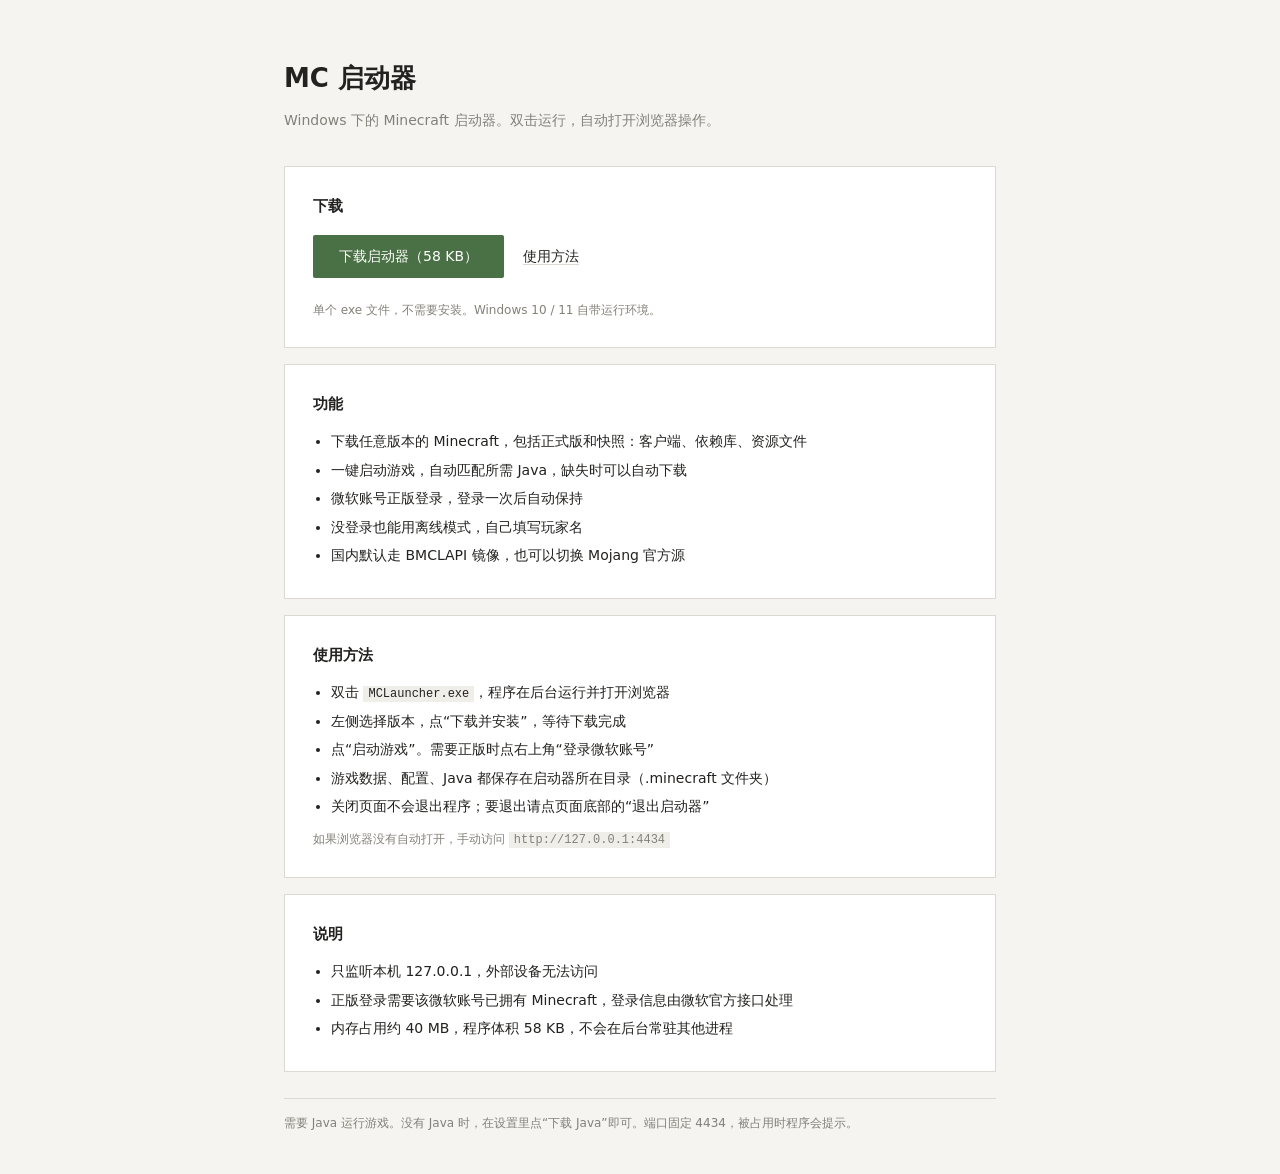
==== commit 83a8429c: "Update and rename robots.txt to index.html" ====
--- a/index.html
+++ b/index.html
@@ -1,1113 +1,79 @@
-<html lang="zh-CN" data-trae-theme="light"><head>
-<meta charset="UTF-8">
-<meta name="viewport" content="width=device-width, initial-scale=1.0">
-<title>时钟</title>
+<!doctype html>
+<html lang="zh-CN">
+<head>
+<meta charset="utf-8">
+<meta name="viewport" content="width=device-width,initial-scale=1">
+<title>MC 启动器 - 下载</title>
+<meta name="description" content="一个轻量的 Minecraft 启动器，支持版本下载、启动游戏和微软正版登录。">
 <style>
-  :root {
-    --bg: #05060a;
-    --fg: #e9f1ff;
-    --muted: #55607a;
-    --cyan: #38e8ff;
-    --violet: #8b5cf6;
-  }
+:root{--bg:#f5f4f0;--panel:#fff;--line:#ddd9d0;--text:#232220;--dim:#84817a;--accent:#4a7045}
+*{box-sizing:border-box}
+body{margin:0;background:var(--bg);color:var(--text);font:14px/1.75 "Segoe UI","Microsoft YaHei",system-ui,sans-serif}
+.wrap{max-width:760px;margin:0 auto;padding:56px 24px 40px}
+h1{font-size:26px;margin:0 0 6px;font-weight:600}
+.sub{color:var(--dim);margin:0 0 34px}
+.card{background:var(--panel);border:1px solid var(--line);padding:26px 28px;margin-bottom:16px}
+.card h2{font-size:15px;margin:0 0 12px;font-weight:600}
+ul{margin:0;padding-left:18px}
+li{margin:4px 0}
+a.btn{display:inline-block;background:var(--accent);color:#fff;text-decoration:none;
+  padding:9px 26px;border-radius:2px;margin:4px 0 12px}
+a.btn:hover{background:#3d5d39}
+a.ghost{color:var(--text);text-decoration:none;border-bottom:1px solid var(--line);margin-left:14px}
+a.ghost:hover{border-color:var(--dim)}
+.note{color:var(--dim);font-size:12px;margin:10px 0 0}
+code{background:#f0eee8;padding:1px 5px;font-family:Consolas,"Courier New",monospace;font-size:12px}
+.small{color:var(--dim);font-size:12px}
+footer{margin-top:26px;color:var(--dim);font-size:12px;border-top:1px solid var(--line);padding-top:14px}
+</style>
+</head>
+<body>
+<div class="wrap">
+  <h1>MC 启动器</h1>
+  <p class="sub">Windows 下的 Minecraft 启动器。双击运行，自动打开浏览器操作。</p>
 
-  * {
-    margin: 0;
-    padding: 0;
-    box-sizing: border-box;
-  }
+  <div class="card">
+    <h2>下载</h2>
+    <a class="btn" href="MCLauncher.exe" download>下载启动器（58 KB）</a>
+    <a class="ghost" href="#how">使用方法</a>
+    <p class="note">单个 exe 文件，不需要安装。Windows 10 / 11 自带运行环境。</p>
+  </div>
 
-  html,
-  body {
-    height: 100%;
-  }
+  <div class="card">
+    <h2>功能</h2>
+    <ul>
+      <li>下载任意版本的 Minecraft，包括正式版和快照：客户端、依赖库、资源文件</li>
+      <li>一键启动游戏，自动匹配所需 Java，缺失时可以自动下载</li>
+      <li>微软账号正版登录，登录一次后自动保持</li>
+      <li>没登录也能用离线模式，自己填写玩家名</li>
+      <li>国内默认走 BMCLAPI 镜像，也可以切换 Mojang 官方源</li>
+    </ul>
+  </div>
 
-  body {
-    background: var(--bg);
-    color: var(--fg);
-    font-family: "SF Pro Display", "Segoe UI", system-ui, -apple-system, sans-serif;
-    display: flex;
-    align-items: center;
-    justify-content: center;
-    overflow: hidden;
-    -webkit-font-smoothing: antialiased;
-  }
+  <div class="card" id="how">
+    <h2>使用方法</h2>
+    <ul>
+      <li>双击 <code>MCLauncher.exe</code>，程序在后台运行并打开浏览器</li>
+      <li>左侧选择版本，点“下载并安装”，等待下载完成</li>
+      <li>点“启动游戏”。需要正版时点右上角“登录微软账号”</li>
+      <li>游戏数据、配置、Java 都保存在启动器所在目录（.minecraft 文件夹）</li>
+      <li>关闭页面不会退出程序；要退出请点页面底部的“退出启动器”</li>
+    </ul>
+    <p class="note">如果浏览器没有自动打开，手动访问 <code>http://127.0.0.1:4434</code></p>
+  </div>
 
-  /* 背景光晕 */
-  body::before {
-    content: "";
-    position: fixed;
-    inset: -20%;
-    background:
-      radial-gradient(circle at 50% 42%, rgba(56, 232, 255, 0.14), transparent 42%),
-      radial-gradient(circle at 68% 68%, rgba(139, 92, 246, 0.16), transparent 45%);
-    animation: breathe 9s ease-in-out infinite;
-    pointer-events: none;
-  }
+  <div class="card">
+    <h2>说明</h2>
+    <ul>
+      <li>只监听本机 127.0.0.1，外部设备无法访问</li>
+      <li>正版登录需要该微软账号已拥有 Minecraft，登录信息由微软官方接口处理</li>
+      <li>内存占用约 40 MB，程序体积 58 KB，不会在后台常驻其他进程</li>
+    </ul>
+  </div>
 
-  /* 网格纹理 */
-  body::after {
-    content: "";
-    position: fixed;
-    inset: 0;
-    background-image:
-      linear-gradient(rgba(120, 180, 255, 0.05) 1px, transparent 1px),
-      linear-gradient(90deg, rgba(120, 180, 255, 0.05) 1px, transparent 1px);
-    background-size: 56px 56px;
-    -webkit-mask-image: radial-gradient(circle at 50% 45%, #000 0%, transparent 72%);
-    mask-image: radial-gradient(circle at 50% 45%, #000 0%, transparent 72%);
-    pointer-events: none;
-  }
-
-  @keyframes breathe {
-    0%, 100% { opacity: 0.75; transform: scale(1); }
-    50% { opacity: 1; transform: scale(1.06); }
-  }
-
-  main {
-    position: relative;
-    z-index: 1;
-    text-align: center;
-    padding: 0 24px;
-  }
-
-  .label {
-    display: inline-flex;
-    align-items: center;
-    gap: 8px;
-    font-size: 11px;
-    letter-spacing: 0.42em;
-    text-indent: 0.42em;
-    color: var(--muted);
-    text-transform: uppercase;
-    margin-bottom: 28px;
-  }
-
-  .dot {
-    width: 6px;
-    height: 6px;
-    border-radius: 50%;
-    background: var(--cyan);
-    box-shadow: 0 0 10px var(--cyan);
-    animation: pulse 2s ease-in-out infinite;
-  }
-
-  @keyframes pulse {
-    0%, 100% { opacity: 1; box-shadow: 0 0 10px var(--cyan); }
-    50% { opacity: 0.35; box-shadow: 0 0 2px var(--cyan); }
-  }
-
-  .time {
-    display: flex;
-    align-items: baseline;
-    justify-content: center;
-    font-variant-numeric: tabular-nums;
-    font-feature-settings: "tnum";
-    font-weight: 200;
-    font-size: clamp(4rem, 17vw, 11rem);
-    line-height: 0.95;
-    letter-spacing: 0.02em;
-  }
-
-  .time .main {
-    background: linear-gradient(115deg, #ffffff 5%, #9df1ff 50%, #b9a3ff 95%);
-    -webkit-background-clip: text;
-    background-clip: text;
-    color: transparent;
-    filter: drop-shadow(0 0 32px rgba(120, 210, 255, 0.28));
-  }
-
-  .colon {
-    color: rgba(157, 241, 255, 0.85);
-    animation: blink 1s steps(1, end) infinite;
-    padding: 0 0.04em;
-  }
-
-  @keyframes blink {
-    0%, 49% { opacity: 1; }
-    50%, 100% { opacity: 0.18; }
-  }
-
-  .time .sec {
-    font-size: 0.42em;
-    font-weight: 300;
-    color: var(--muted);
-    letter-spacing: 0.01em;
-    margin-left: 0.06em;
-  }
-
-  .date {
-    margin-top: 26px;
-    font-size: clamp(0.8rem, 1.5vw, 1rem);
-    letter-spacing: 0.22em;
-    color: #8b98b4;
-    font-weight: 400;
-  }
-
-  .date .divider {
-    display: inline-block;
-    width: 18px;
-    height: 1px;
-    background: linear-gradient(90deg, transparent, var(--muted), transparent);
-    vertical-align: middle;
-    margin: 0 14px;
-  }
-
-  .track {
-    width: min(320px, 62vw);
-    height: 2px;
-    margin: 34px auto 0;
-    background: rgba(255, 255, 255, 0.07);
-    border-radius: 2px;
-    overflow: hidden;
-  }
-
-  .fill {
-    display: block;
-    height: 100%;
-    width: 0%;
-    border-radius: 2px;
-    background: linear-gradient(90deg, var(--cyan), var(--violet));
-    box-shadow: 0 0 12px rgba(120, 220, 255, 0.85);
-    transition: width 1s linear;
-  }
-
-  @media (max-width: 480px) {
-    .label { margin-bottom: 20px; }
-    .date { letter-spacing: 0.12em; }
-    .date .divider { margin: 0 8px; width: 10px; }
-  }
-</style>
-<style data-trae-edit-ui="true" id="trae-previewer-tools-styles">:root {
-  --trae-layer-image-download: 89990;
-  --trae-layer-browser-inspect-overlay: 90000;
-  --trae-layer-browser-inspect-highlight: 90010;
-  --trae-layer-browser-inspect-action: 90020;
-  --trae-layer-text-selection-action: 90030;
-  --trae-layer-edit-tooltip: 100095;
-}
-:root,
-[data-trae-theme='dark'] {
-  --trae-bg-base-default: #171717;
-  --trae-bg-menu: #222427;
-  --trae-bg-overlay-l1: rgba(255, 255, 255, 0.04);
-  --trae-bg-overlay-l2: rgba(255, 255, 255, 0.08);
-  --trae-bg-overlay-l3: rgba(255, 255, 255, 0.12);
-  --trae-bg-overlay-l4: rgba(255, 255, 255, 0.16);
-  --trae-bg-invert: #f5f9fe;
-  --trae-bg-invert-hover: #e8ecf0;
-  --trae-bg-invert-active: #dce0e4;
-  --trae-bg-invert-disabled: rgba(224, 226, 242, 0.12);
-  --bg-bg-brand-disabled: rgba(75, 63, 227, 0.35);
-  --bg-bg-brand-popup: rgba(106, 111, 255, 0.15);
-  --trae-border-l1: #e0e2f217;
-  --trae-border-l2: rgba(255, 255, 255, 0.12);
-  --trae-border-l3: rgba(255, 255, 255, 0.08);
-  --trae-border-neutral-l3: rgba(229, 229, 229, 0.20);
-  --trae-border-brand: #6a6fff;
-  --trae-text-default: #f5f9fe;
-  --trae-text-default-hover: #f5f9fe;
-  --trae-text-default-active: #f5f9fe;
-  --trae-text-secondary: rgba(245, 249, 254, 0.5);
-  --trae-text-tertiary: rgba(245, 249, 254, 0.4);
-  --trae-text-disabled: #666b75;
-  --trae-text-onaccent: #222427;
-  --trae-icon-default: #f5f9fe;
-  --trae-icon-secondary: rgba(245, 249, 254, 0.5);
-  --trae-icon-brand: #6a6fff;
-  --icon-icon-brand: var(--trae-icon-brand);
-  --trae-icon-onaccent: #222427;
-  --trae-status-success: #22c55e;
-  --trae-status-primary: #3b82f6;
-  --trae-status-primary-default: #387bff;
-  --trae-status-primary-surface-l1: rgba(53, 121, 255, 0.18);
-  --trae-status-success-default: #33c192;
-  --trae-status-success-surface-l1: rgba(0, 165, 110, 0.18);
-  --trae-status-error-default: #f65a5a;
-  --trae-status-error-surface-l1: rgba(246, 70, 70, 0.18);
-  --trae-annotation-marker-bg: #4b3fe3;
-  --trae-annotation-marker-text: #ffffff;
-  --trae-annotation-region-border: var(--trae-status-primary-default);
-  --trae-region-outside-mask-bg: rgba(0, 0, 0, 0.32);
-  --trae-panel-shadow: 0px 6px 24px -1px rgba(0, 0, 0, 0.16);
-  --trae-floating-shadow: 0px 2px 8px 0px rgba(0, 0, 0, 0.2);
-  --trae-shadow-elevation-50: 0 1px 2px -1px rgba(0, 0, 0, 0.45);
-  --text-text-default: var(--trae-text-default);
-  --text-text-onaccent: var(--trae-text-onaccent);
-  --bg-bg-menu: var(--trae-bg-menu);
-  --bg-bg-white: var(--trae-bg-menu);
-  --bg-bg-invert: var(--trae-bg-invert);
-  --bg-bg-invert-disabled: var(--trae-bg-invert-disabled);
-  --bg-bg-overlay-l1: var(--trae-bg-overlay-l1);
-  --bg-bg-overlay-l2: var(--trae-bg-overlay-l2);
-  --bg-bg-overlay-l3: var(--trae-bg-overlay-l3);
-  --border-border-neutral-l1: var(--trae-border-l1);
-  --border-border-brand: var(--trae-border-brand);
-  --border-border-brand-half: rgba(106, 111, 255, 0.4);
-  --status-error-default: var(--trae-status-error-default);
-  --status-error-surface-l1: var(--trae-status-error-surface-l1);
-  --radius-radius-md-12: 12px;
-  --spacers-spacer-0: 0;
-  --spacers-spacer-6: 6px;
-}
-
-[data-trae-theme='light'] {
-  --trae-bg-base-default: #fafafa;
-  --trae-bg-menu: #ffffff;
-  --trae-bg-overlay-l1: rgba(0, 0, 0, 0.04);
-  --trae-bg-overlay-l2: rgba(0, 0, 0, 0.06);
-  --trae-bg-overlay-l3: rgba(0, 0, 0, 0.08);
-  --trae-bg-overlay-l4: rgba(0, 0, 0, 0.12);
-  --trae-bg-invert: #1f2328;
-  --trae-bg-invert-hover: #32383f;
-  --trae-bg-invert-active: #444d56;
-  --trae-bg-invert-disabled: rgba(115, 115, 115, 0.20);
-  --bg-bg-brand-disabled: rgba(75, 63, 227, 0.22);
-  --bg-bg-brand-popup: rgba(170, 183, 255, 0.36);
-  --trae-border-l1: rgba(0, 0, 0, 0.1);
-  --trae-border-l2: rgba(0, 0, 0, 0.12);
-  --trae-border-l3: rgba(0, 0, 0, 0.08);
-  --trae-border-neutral-l3: rgba(115, 115, 115, 0.36);
-  --trae-border-brand: #4b3fe3;
-  --trae-text-default: #1f2328;
-  --trae-text-default-hover: #111214;
-  --trae-text-default-active: #111214;
-  --trae-text-secondary: rgba(31, 35, 40, 0.5);
-  --trae-text-tertiary: rgba(31, 35, 40, 0.4);
-  --trae-text-disabled: #a1a1a1;
-  --trae-text-onaccent: #ffffff;
-  --trae-icon-default: #1f2328;
-  --trae-icon-secondary: rgba(31, 35, 40, 0.5);
-  --trae-icon-brand: #4b3fe3;
-  --icon-icon-brand: var(--trae-icon-brand);
-  --trae-icon-onaccent: #ffffff;
-  --trae-status-success: #22c55e;
-  --trae-status-primary: #3b82f6;
-  --trae-status-primary-default: #2f74ff;
-  --trae-status-primary-surface-l1: rgba(47, 116, 255, 0.12);
-  --trae-status-success-default: #15a877;
-  --trae-status-success-surface-l1: rgba(64, 176, 139, 0.12);
-  --trae-status-error-default: #e8463a;
-  --trae-status-error-surface-l1: rgba(232, 70, 58, 0.12);
-  --trae-annotation-marker-bg: #4b3fe3;
-  --trae-annotation-marker-text: #ffffff;
-  --trae-annotation-region-border: var(--trae-status-primary-default);
-  --trae-region-outside-mask-bg: rgba(0, 0, 0, 0.18);
-  --trae-panel-shadow: 0px 6px 24px -1px rgba(24, 24, 24, 0.06);
-  --trae-floating-shadow: 0px 2px 8px 0px rgba(24, 24, 24, 0.2);
-  --trae-shadow-elevation-50: 0 1px 2px -1px rgba(24, 24, 24, 0.08);
-  --text-text-default: var(--trae-text-default);
-  --text-text-onaccent: var(--trae-text-onaccent);
-  --bg-bg-menu: var(--trae-bg-menu);
-  --bg-bg-white: var(--trae-bg-menu);
-  --bg-bg-invert: var(--trae-bg-invert);
-  --bg-bg-invert-disabled: var(--trae-bg-invert-disabled);
-  --bg-bg-overlay-l1: var(--trae-bg-overlay-l1);
-  --bg-bg-overlay-l2: var(--trae-bg-overlay-l2);
-  --bg-bg-overlay-l3: var(--trae-bg-overlay-l3);
-  --border-border-neutral-l1: var(--trae-border-l1);
-  --border-border-brand: var(--trae-border-brand);
-  --border-border-brand-half: rgba(75, 63, 227, 0.4);
-  --status-error-default: var(--trae-status-error-default);
-  --status-error-surface-l1: var(--trae-status-error-surface-l1);
-  --radius-radius-md-12: 12px;
-  --spacers-spacer-0: 0;
-  --spacers-spacer-6: 6px;
-}
-
-@keyframes trae-spin {
-  to {
-    transform: rotate(360deg);
-  }
-}
-
-@keyframes trae-edit-bar-enter {
-  from {
-    opacity: 0;
-    transform: translateY(-4px) scale(0.98);
-  }
-
-  to {
-    opacity: 1;
-    transform: translateY(0) scale(1);
-  }
-}
-
-@keyframes trae-edit-bar-leave {
-  from {
-    opacity: 1;
-    transform: translateY(0) scale(1);
-  }
-
-  to {
-    opacity: 0;
-    transform: translateY(-4px) scale(0.98);
-  }
-}
-
-@keyframes trae-edit-panel-leave {
-  from {
-    opacity: 1;
-    transform: translateY(0) scale(1);
-  }
-
-  to {
-    opacity: 0;
-    transform: translateY(-4px) scale(0.98);
-  }
-}
-
-.trae-edit-mode-active:not(.trae-edit-mode-dragging) body *:not([data-trae-edit-ui]):not([data-trae-edit-ui] *) {
-  transition: none !important;
-  animation-play-state: paused !important;
-}
-
-.trae-edit-mode-reorder-hit-test [data-trae-edit-ui]:not(.trae-edit-pointer-shield):not(.trae-edit-panel),
-.trae-edit-mode-reorder-hit-test [data-trae-edit-ui]:not(.trae-edit-pointer-shield):not(.trae-edit-panel) * {
-  pointer-events: none !important;
-}
-
-.trae-browser-inspect-overlay {
-  position: fixed;
-  top: 0;
-  left: 0;
-  width: 100%;
-  height: 100%;
-  z-index: var(--trae-layer-browser-inspect-overlay);
-  pointer-events: auto;
-  background: transparent;
-}
-
-.trae-browser-inspect-highlight-box {
-  position: absolute;
-  top: 0;
-  left: 0;
-  z-index: var(--trae-layer-browser-inspect-highlight);
-  display: none;
-}
-
-.trae-browser-inspect-highlight-tag {
-  position: absolute;
-  left: 0px;
-  top: 0px;
-  height: 18px;
-  padding: 0 6px;
-  box-sizing: border-box;
-  border-radius: 4px;
-  background-color: var(--trae-status-success-default);
-  color: var(--trae-text-onaccent);
-  font-size: 12px;
-  font-weight: 400;
-  display: none;
-  align-items: center;
-  z-index: var(--trae-layer-browser-inspect-action);
-}
-
-.trae-browser-inspect-highlight-box-show {
-  display: flex;
-}
-
-.trae-browser-inspect-highlight-tag.trae-browser-inspect-highlight-box-show {
-  display: none;
-}
-
-.trae-browser-inspect-select-button.trae-browser-inspect-highlight-box-show {
-  display: block !important;
-}
-
-.trae-browser-inspect-select-button {
-  position: absolute;
-  top: 0;
-  left: 0;
-  display: none;
-  z-index: var(--trae-layer-browser-inspect-action);
-}
-
-.trae-browser-inspect-select-highlight-box {
-  background: transparent !important;
-}
-
-.trae-browser-inspect-select-highlight-box .trae-browser-inspect-highlight-tag {
-  background-color: var(--trae-status-success-default);
-}
-
-.trae-add-to-chat-card {
-  display: block;
-  overflow: hidden;
-  background: var(--trae-bg-menu);
-  border: 1px solid var(--trae-border-l1);
-  border-radius: 8px;
-  box-shadow: var(--trae-floating-shadow);
-  transition:
-    width 0.25s cubic-bezier(0.4, 0, 0.2, 1),
-    height 0.25s cubic-bezier(0.4, 0, 0.2, 1);
-}
-
-.trae-add-to-chat-content {
-  position: relative;
-  width: max-content;
-}
-
-.trae-fade-exit {
-  opacity: 0;
-  transition: opacity 0.15s ease-out;
-}
-
-.trae-fade-enter {
-  opacity: 1;
-  transition: opacity 0.2s ease-in;
-}
-
-.trae-buttons-view {
-  display: flex;
-  align-items: center;
-  gap: 6px;
-  padding: 4px;
-  background: transparent;
-}
-
-.trae-action-button {
-  display: inline-flex;
-  align-items: center;
-  gap: 4px;
-  padding: 4px 8px;
-  background: transparent;
-  border: none;
-  border-radius: 4px;
-  cursor: pointer;
-  transform: none !important;
-  transition: none !important;
-  animation: none !important;
-}
-
-.trae-action-button:hover {
-  background: var(--trae-bg-overlay-l2);
-}
-
-.trae-action-button:active {
-  background: var(--trae-bg-overlay-l3);
-}
-
-.trae-action-button:focus-visible {
-  outline: 2px solid var(--trae-status-primary);
-  outline-offset: 1px;
-}
-
-.trae-action-button-icon {
-  display: flex;
-  align-items: center;
-  justify-content: center;
-  width: 16px;
-  height: 16px;
-  color: var(--trae-icon-default);
-  flex-shrink: 0;
-}
-
-.trae-action-button-title {
-  font-family: -apple-system, BlinkMacSystemFont, 'Segoe UI', Roboto, sans-serif;
-  font-size: 11px;
-  font-weight: 500;
-  line-height: 16px;
-  color: var(--trae-text-default);
-  white-space: nowrap;
-}
-
-.trae-edit-toolbar-button-active {
-  background: var(--bg-bg-brand-disabled, rgba(75, 63, 227, 0.22)) !important;
-  color: var(--icon-icon-brand, #4b3fe3) !important;
-  font-weight: bold !important;
-}
-
-.trae-edit-toolbar-button-active:hover {
-  background: var(--bg-bg-brand-popup, rgba(170, 183, 255, 0.36)) !important;
-}
-
-.trae-edit-toolbar button[data-action='alignment-dropdown']:hover,
-.trae-edit-toolbar button[data-action='text-align-dropdown']:hover,
-.trae-edit-toolbar button[data-action='font-decrease']:hover,
-.trae-edit-toolbar button[data-action='font-increase']:hover,
-.trae-edit-toolbar button[data-action^='align-']:hover {
-  border-radius: 8px;
-  background: var(--bg-bg-overlay-l1, rgba(115, 115, 115, 0.08)) !important;
-}
-
-.trae-edit-toolbar button[data-action='alignment-dropdown']:active,
-.trae-edit-toolbar button[data-action='text-align-dropdown']:active,
-.trae-edit-toolbar button[data-action='font-decrease']:active,
-.trae-edit-toolbar button[data-action='font-increase']:active,
-.trae-edit-toolbar button[data-action^='align-']:active {
-  border-radius: 8px;
-  background: var(--bg-bg-overlay-l2, rgba(115, 115, 115, 0.12)) !important;
-}
-
-.trae-comment-input {
-  background: transparent;
-  color: var(--trae-text-default);
-  caret-color: var(--trae-text-default);
-}
-
-.trae-comment-input::placeholder {
-  color: var(--trae-text-tertiary);
-}
-
-.trae-point-edit-bar,
-.trae-point-comment-input-bar,
-.trae-comment-only-panel {
-  transform-origin: top center;
-  will-change: opacity, transform;
-}
-
-.trae-edit-panel:not(.trae-edit-panel-leave) {
-  pointer-events: auto !important;
-}
-
-.trae-edit-bar-enter {
-  animation: trae-edit-bar-enter var(--transition-normal, 0.18s cubic-bezier(0.2, 0, 0, 1)) both;
-}
-
-.trae-edit-bar-leave {
-  pointer-events: none;
-  animation: trae-edit-bar-leave var(--transition-fast, 0.14s ease) both;
-}
-
-.trae-edit-panel-leave {
-  pointer-events: none;
-  animation: trae-edit-panel-leave var(--transition-fast, 0.14s ease) both;
-}
-
-.trae-edit-panel [data-trae-tooltip] {
-  position: relative;
-}
-
-.trae-edit-panel [data-trae-tooltip]::after {
-  content: attr(data-trae-tooltip);
-  position: absolute;
-  left: 50%;
-  bottom: calc(100% + 8px);
-  z-index: var(--trae-layer-edit-tooltip);
-  padding: 6px 10px;
-  border-radius: 6px;
-  background: var(--trae-bg-invert, var(--bg-bg-invert));
-  color: var(--trae-text-onaccent, var(--text-text-onaccent));
-  box-shadow: var(--trae-floating-shadow);
-  font-family: -apple-system, BlinkMacSystemFont, 'SF Pro Text', 'PingFang SC', sans-serif;
-  font-size: 11px;
-  font-weight: 500;
-  line-height: 16px;
-  letter-spacing: 0.039px;
-  white-space: nowrap;
-  pointer-events: none;
-  box-sizing: border-box;
-  opacity: 0;
-  transform: translateX(-50%);
-  visibility: hidden;
-}
-
-.trae-edit-panel [data-trae-tooltip]::before {
-  content: '';
-  position: absolute;
-  left: 50%;
-  bottom: calc(100% + 5px);
-  z-index: var(--trae-layer-edit-tooltip);
-  width: 8px;
-  height: 4px;
-  background: var(--trae-bg-invert, var(--bg-bg-invert));
-  clip-path: polygon(0 0, 100% 0, 50% 100%);
-  transform: translateX(-50%);
-  pointer-events: none;
-  opacity: 0;
-  visibility: hidden;
-}
-
-.trae-edit-panel [data-trae-tooltip]:hover::after,
-.trae-edit-panel [data-trae-tooltip]:focus-visible::after,
-.trae-edit-panel [data-trae-tooltip]:hover::before,
-.trae-edit-panel [data-trae-tooltip]:focus-visible::before {
-  opacity: 1;
-  visibility: visible;
-}
-
-.trae-comment-btn {
-  justify-content: center;
-  cursor: pointer;
-  transition: background-color 0.15s ease;
-}
-
-.trae-comment-btn:disabled {
-  cursor: not-allowed;
-}
-
-.trae-comment-btn:focus-visible {
-  outline: 2px solid var(--trae-status-primary);
-  outline-offset: 1px;
-}
-
-.trae-comment-btn-primary {
-  background: var(--trae-bg-invert);
-  color: var(--trae-text-onaccent);
-}
-
-.trae-comment-btn-primary:hover:not(:disabled) {
-  background: var(--trae-bg-invert-hover);
-}
-
-.trae-comment-btn-primary:active:not(:disabled) {
-  background: var(--trae-bg-invert-active);
-}
-
-.trae-comment-btn-primary:disabled {
-  background: var(--trae-bg-invert-disabled);
-  color: var(--trae-text-disabled);
-}
-
-.trae-comment-btn-secondary {
-  background: var(--trae-bg-overlay-l2);
-  color: var(--trae-text-default);
-}
-
-.trae-comment-btn-secondary:hover:not(:disabled) {
-  background: var(--trae-bg-overlay-l3);
-}
-
-.trae-comment-btn-secondary:active:not(:disabled) {
-  background: var(--trae-bg-overlay-l4);
-}
-
-.trae-comment-btn-secondary:disabled {
-  background: var(--trae-bg-overlay-l2);
-  color: var(--trae-text-disabled);
-}
-
-.trae-comment-btn-text {
-  background: transparent;
-  color: var(--trae-text-default);
-}
-
-.trae-comment-btn-text:hover:not(:disabled) {
-  border-radius: 8px;
-  background: var(--bg-bg-overlay-l1, var(--trae-bg-overlay-l1));
-  color: var(--trae-text-default-hover);
-}
-
-.trae-comment-btn-text:active:not(:disabled) {
-  border-radius: 8px;
-  background: var(--trae-bg-overlay-l2);
-  color: var(--trae-text-default-active);
-}
-
-.trae-comment-btn-text:disabled {
-  background: transparent;
-  color: var(--trae-text-disabled);
-}
-
-.trae-marking-btn {
-  justify-content: center;
-}
-
-.trae-marking-btn:hover:not(:disabled) {
-  background: var(--trae-bg-overlay-l1) !important;
-}
-
-.trae-marking-btn-active {
-  background: var(--bg-bg-brand-disabled, rgba(75, 63, 227, 0.22)) !important;
-  color: var(--icon-icon-brand, var(--trae-icon-brand)) !important;
-}
-
-.trae-marking-btn-active:hover {
-  background: var(--bg-bg-brand-popup, rgba(170, 183, 255, 0.36)) !important;
-  color: var(--icon-icon-brand, var(--trae-icon-brand)) !important;
-}
-
-.trae-marking-btn:active:not(:disabled) {
-  background: var(--trae-bg-overlay-l2) !important;
-}
-
-.trae-marking-btn:disabled {
-  color: var(--trae-text-disabled) !important;
-  cursor: not-allowed !important;
-}
-
-.trae-action-button-shortcut {
-  display: flex;
-  align-items: center;
-  gap: 2px;
-  color: var(--trae-icon-secondary);
-  flex-shrink: 0;
-}
-
-.trae-shortcut-container {
-  display: flex;
-  align-items: center;
-  gap: 2px;
-}
-
-.trae-shortcut-key {
-  font-family: -apple-system, BlinkMacSystemFont, 'Segoe UI', Roboto, sans-serif;
-  font-size: 11px;
-  font-weight: 500;
-  line-height: 12px;
-  color: var(--trae-icon-secondary);
-}
-
-.trae-add-to-chat-divider {
-  width: 2px;
-  height: 12px;
-  padding: 0 6px;
-  box-sizing: content-box;
-  background-clip: content-box;
-  background-color: var(--trae-border-l2);
-  flex-shrink: 0;
-}
-
-.trae-editor-view {
-  display: flex;
-  flex-direction: column;
-  width: 320px;
-  padding: 8px;
-  background: transparent;
-}
-
-.trae-editor-text-container {
-  display: flex;
-  align-items: center;
-  padding: 8px;
-  background: var(--trae-bg-overlay-l1);
-  border: 1px solid var(--trae-border-l3);
-  border-radius: 4px;
-  gap: 8px;
-}
-
-.trae-editor-textarea {
-  flex: 1;
-  padding: 0 2px;
-  border: none;
-  background: transparent;
-  font-family: -apple-system, BlinkMacSystemFont, 'Segoe UI', Roboto, sans-serif;
-  font-size: 13px;
-  font-weight: 400;
-  line-height: 20px;
-  color: var(--trae-text-default);
-  resize: none;
-  outline: none;
-  overflow-y: auto;
-  max-height: 140px;
-}
-
-.trae-editor-textarea::placeholder {
-  color: var(--trae-text-tertiary);
-}
-
-.trae-editor-action-bar {
-  display: flex;
-  align-items: center;
-  justify-content: flex-end;
-  gap: 4px;
-  max-height: 0;
-  opacity: 0;
-  overflow: hidden;
-  transition:
-    max-height 0.2s ease-out,
-    opacity 0.2s ease-out,
-    margin-top 0.2s ease-out;
-}
-
-.trae-editor-action-bar-visible {
-  max-height: 32px;
-  opacity: 1;
-  margin-top: 8px;
-}
-
-.trae-editor-cancel-button {
-  display: flex;
-  align-items: center;
-  justify-content: center;
-  height: 24px;
-  padding: 0 4px;
-  background: var(--trae-bg-overlay-l2);
-  border: none;
-  border-radius: 4px;
-  cursor: pointer;
-  transition: background-color 0.15s ease;
-}
-
-.trae-editor-cancel-button:hover {
-  background: var(--trae-bg-overlay-l3);
-}
-
-.trae-editor-cancel-button:active {
-  background: var(--trae-bg-overlay-l3);
-}
-
-.trae-editor-cancel-button:focus-visible {
-  outline: 2px solid var(--trae-status-primary);
-  outline-offset: 1px;
-}
-
-.trae-editor-cancel-text {
-  font-family: -apple-system, BlinkMacSystemFont, 'Segoe UI', Roboto, sans-serif;
-  font-size: 11px;
-  font-weight: 500;
-  line-height: 16px;
-  color: var(--trae-text-default);
-  white-space: nowrap;
-  padding: 0 4px;
-}
-
-.trae-editor-submit-button {
-  display: flex;
-  align-items: center;
-  justify-content: center;
-  height: 24px;
-  padding: 0 8px;
-  background: var(--trae-bg-invert);
-  border: none;
-  border-radius: 4px;
-  cursor: pointer;
-  transition: background-color 0.15s ease;
-}
-
-.trae-editor-submit-button:hover {
-  background: var(--trae-bg-invert-hover);
-}
-
-.trae-editor-submit-button:active {
-  background: var(--trae-bg-invert-active);
-}
-
-.trae-editor-submit-button:focus-visible {
-  outline: 2px solid var(--trae-status-primary);
-  outline-offset: 1px;
-}
-
-.trae-editor-submit-text {
-  font-family: -apple-system, BlinkMacSystemFont, 'Segoe UI', Roboto, sans-serif;
-  font-size: 11px;
-  font-weight: 500;
-  line-height: 16px;
-  color: var(--trae-text-onaccent);
-  white-space: nowrap;
-  padding: 0 4px;
-}
-
-.trae-editor-submit-icon {
-  display: flex;
-  align-items: center;
-  justify-content: center;
-  width: 12px;
-  height: 12px;
-  color: var(--trae-icon-onaccent);
-  flex-shrink: 0;
-}
-
-.trae-success-view {
-  display: flex;
-  align-items: center;
-  justify-content: center;
-  gap: 6px;
-  padding: 0 12px;
-  height: 32px;
-  white-space: nowrap;
-}
-
-.trae-success-icon {
-  display: flex;
-  align-items: center;
-  justify-content: center;
-  width: 16px;
-  height: 16px;
-  color: var(--trae-status-success);
-  flex-shrink: 0;
-}
-
-.trae-success-text {
-  font-family: -apple-system, BlinkMacSystemFont, 'Segoe UI', Roboto, sans-serif;
-  font-size: 12px;
-  font-weight: 400;
-  line-height: 18px;
-  color: var(--trae-text-default);
-  user-select: none;
-}
-</style><style data-trae-pptx-captured-css="true">:root { --bg: #05060a; --fg: #e9f1ff; --muted: #55607a; --cyan: #38e8ff; --violet: #8b5cf6; }
-* { margin: 0px; padding: 0px; box-sizing: border-box; }
-html, body { height: 100%; }
-body { background: var(--bg); color: var(--fg); font-family: "SF Pro Display", "Segoe UI", system-ui, -apple-system, sans-serif; display: flex; align-items: center; justify-content: center; overflow: hidden; -webkit-font-smoothing: antialiased; }
-body::before { content: ""; position: fixed; inset: -20%; background: radial-gradient(circle at 50% 42%, rgba(56, 232, 255, 0.14), transparent 42%), radial-gradient(circle at 68% 68%, rgba(139, 92, 246, 0.16), transparent 45%); animation: 9s ease-in-out 0s infinite normal none running breathe; pointer-events: none; }
-body::after { content: ""; position: fixed; inset: 0px; background-image: linear-gradient(rgba(120, 180, 255, 0.05) 1px, transparent 1px), linear-gradient(90deg, rgba(120, 180, 255, 0.05) 1px, transparent 1px); background-size: 56px 56px; mask-image: radial-gradient(circle at 50% 45%, rgb(0, 0, 0) 0%, transparent 72%); pointer-events: none; }
-@keyframes breathe { 
-  0%, 100% { opacity: 0.75; transform: scale(1); }
-  50% { opacity: 1; transform: scale(1.06); }
-}
-main { position: relative; z-index: 1; text-align: center; padding: 0px 24px; }
-.label { display: inline-flex; align-items: center; gap: 8px; font-size: 11px; letter-spacing: 0.42em; text-indent: 0.42em; color: var(--muted); text-transform: uppercase; margin-bottom: 28px; }
-.dot { width: 6px; height: 6px; border-radius: 50%; background: var(--cyan); box-shadow: 0 0 10px var(--cyan); animation: 2s ease-in-out 0s infinite normal none running pulse; }
-@keyframes pulse { 
-  0%, 100% { opacity: 1; box-shadow: 0 0 10px var(--cyan); }
-  50% { opacity: 0.35; box-shadow: 0 0 2px var(--cyan); }
-}
-.time { display: flex; align-items: baseline; justify-content: center; font-variant-numeric: tabular-nums; font-feature-settings: "tnum"; font-weight: 200; font-size: clamp(4rem, 17vw, 11rem); line-height: 0.95; letter-spacing: 0.02em; }
-.time .main { background: linear-gradient(115deg, rgb(255, 255, 255) 5%, rgb(157, 241, 255) 50%, rgb(185, 163, 255) 95%) text; color: transparent; filter: drop-shadow(rgba(120, 210, 255, 0.28) 0px 0px 32px); }
-.colon { color: rgba(157, 241, 255, 0.85); animation: 1s steps(1) 0s infinite normal none running blink; padding: 0px 0.04em; }
-@keyframes blink { 
-  0%, 49% { opacity: 1; }
-  50%, 100% { opacity: 0.18; }
-}
-.time .sec { font-size: 0.42em; font-weight: 300; color: var(--muted); letter-spacing: 0.01em; margin-left: 0.06em; }
-.date { margin-top: 26px; font-size: clamp(0.8rem, 1.5vw, 1rem); letter-spacing: 0.22em; color: rgb(139, 152, 180); font-weight: 400; }
-.date .divider { display: inline-block; width: 18px; height: 1px; background: linear-gradient(90deg, transparent, var(--muted), transparent); vertical-align: middle; margin: 0px 14px; }
-.track { width: min(320px, 62vw); height: 2px; margin: 34px auto 0px; background: rgba(255, 255, 255, 0.07); border-radius: 2px; overflow: hidden; }
-.fill { display: block; height: 100%; width: 0%; border-radius: 2px; background: linear-gradient(90deg, var(--cyan), var(--violet)); box-shadow: rgba(120, 220, 255, 0.85) 0px 0px 12px; transition: width 1s linear; }
-@media (max-width: 480px) {
-  .label { margin-bottom: 20px; }
-  .date { letter-spacing: 0.12em; }
-  .date .divider { margin: 0px 8px; width: 10px; }
-}
-:root { --trae-layer-image-download: 89990; --trae-layer-browser-inspect-overlay: 90000; --trae-layer-browser-inspect-highlight: 90010; --trae-layer-browser-inspect-action: 90020; --trae-layer-text-selection-action: 90030; --trae-layer-edit-tooltip: 100095; }
-:root, [data-trae-theme="dark"] { --trae-bg-base-default: #171717; --trae-bg-menu: #222427; --trae-bg-overlay-l1: rgba(255, 255, 255, 0.04); --trae-bg-overlay-l2: rgba(255, 255, 255, 0.08); --trae-bg-overlay-l3: rgba(255, 255, 255, 0.12); --trae-bg-overlay-l4: rgba(255, 255, 255, 0.16); --trae-bg-invert: #f5f9fe; --trae-bg-invert-hover: #e8ecf0; --trae-bg-invert-active: #dce0e4; --trae-bg-invert-disabled: rgba(224, 226, 242, 0.12); --bg-bg-brand-disabled: rgba(75, 63, 227, 0.35); --bg-bg-brand-popup: rgba(106, 111, 255, 0.15); --trae-border-l1: #e0e2f217; --trae-border-l2: rgba(255, 255, 255, 0.12); --trae-border-l3: rgba(255, 255, 255, 0.08); --trae-border-neutral-l3: rgba(229, 229, 229, 0.20); --trae-border-brand: #6a6fff; --trae-text-default: #f5f9fe; --trae-text-default-hover: #f5f9fe; --trae-text-default-active: #f5f9fe; --trae-text-secondary: rgba(245, 249, 254, 0.5); --trae-text-tertiary: rgba(245, 249, 254, 0.4); --trae-text-disabled: #666b75; --trae-text-onaccent: #222427; --trae-icon-default: #f5f9fe; --trae-icon-secondary: rgba(245, 249, 254, 0.5); --trae-icon-brand: #6a6fff; --icon-icon-brand: var(--trae-icon-brand); --trae-icon-onaccent: #222427; --trae-status-success: #22c55e; --trae-status-primary: #3b82f6; --trae-status-primary-default: #387bff; --trae-status-primary-surface-l1: rgba(53, 121, 255, 0.18); --trae-status-success-default: #33c192; --trae-status-success-surface-l1: rgba(0, 165, 110, 0.18); --trae-status-error-default: #f65a5a; --trae-status-error-surface-l1: rgba(246, 70, 70, 0.18); --trae-annotation-marker-bg: #4b3fe3; --trae-annotation-marker-text: #ffffff; --trae-annotation-region-border: var(--trae-status-primary-default); --trae-region-outside-mask-bg: rgba(0, 0, 0, 0.32); --trae-panel-shadow: 0px 6px 24px -1px rgba(0, 0, 0, 0.16); --trae-floating-shadow: 0px 2px 8px 0px rgba(0, 0, 0, 0.2); --trae-shadow-elevation-50: 0 1px 2px -1px rgba(0, 0, 0, 0.45); --text-text-default: var(--trae-text-default); --text-text-onaccent: var(--trae-text-onaccent); --bg-bg-menu: var(--trae-bg-menu); --bg-bg-white: var(--trae-bg-menu); --bg-bg-invert: var(--trae-bg-invert); --bg-bg-invert-disabled: var(--trae-bg-invert-disabled); --bg-bg-overlay-l1: var(--trae-bg-overlay-l1); --bg-bg-overlay-l2: var(--trae-bg-overlay-l2); --bg-bg-overlay-l3: var(--trae-bg-overlay-l3); --border-border-neutral-l1: var(--trae-border-l1); --border-border-brand: var(--trae-border-brand); --border-border-brand-half: rgba(106, 111, 255, 0.4); --status-error-default: var(--trae-status-error-default); --status-error-surface-l1: var(--trae-status-error-surface-l1); --radius-radius-md-12: 12px; --spacers-spacer-0: 0; --spacers-spacer-6: 6px; }
-[data-trae-theme="light"] { --trae-bg-base-default: #fafafa; --trae-bg-menu: #ffffff; --trae-bg-overlay-l1: rgba(0, 0, 0, 0.04); --trae-bg-overlay-l2: rgba(0, 0, 0, 0.06); --trae-bg-overlay-l3: rgba(0, 0, 0, 0.08); --trae-bg-overlay-l4: rgba(0, 0, 0, 0.12); --trae-bg-invert: #1f2328; --trae-bg-invert-hover: #32383f; --trae-bg-invert-active: #444d56; --trae-bg-invert-disabled: rgba(115, 115, 115, 0.20); --bg-bg-brand-disabled: rgba(75, 63, 227, 0.22); --bg-bg-brand-popup: rgba(170, 183, 255, 0.36); --trae-border-l1: rgba(0, 0, 0, 0.1); --trae-border-l2: rgba(0, 0, 0, 0.12); --trae-border-l3: rgba(0, 0, 0, 0.08); --trae-border-neutral-l3: rgba(115, 115, 115, 0.36); --trae-border-brand: #4b3fe3; --trae-text-default: #1f2328; --trae-text-default-hover: #111214; --trae-text-default-active: #111214; --trae-text-secondary: rgba(31, 35, 40, 0.5); --trae-text-tertiary: rgba(31, 35, 40, 0.4); --trae-text-disabled: #a1a1a1; --trae-text-onaccent: #ffffff; --trae-icon-default: #1f2328; --trae-icon-secondary: rgba(31, 35, 40, 0.5); --trae-icon-brand: #4b3fe3; --icon-icon-brand: var(--trae-icon-brand); --trae-icon-onaccent: #ffffff; --trae-status-success: #22c55e; --trae-status-primary: #3b82f6; --trae-status-primary-default: #2f74ff; --trae-status-primary-surface-l1: rgba(47, 116, 255, 0.12); --trae-status-success-default: #15a877; --trae-status-success-surface-l1: rgba(64, 176, 139, 0.12); --trae-status-error-default: #e8463a; --trae-status-error-surface-l1: rgba(232, 70, 58, 0.12); --trae-annotation-marker-bg: #4b3fe3; --trae-annotation-marker-text: #ffffff; --trae-annotation-region-border: var(--trae-status-primary-default); --trae-region-outside-mask-bg: rgba(0, 0, 0, 0.18); --trae-panel-shadow: 0px 6px 24px -1px rgba(24, 24, 24, 0.06); --trae-floating-shadow: 0px 2px 8px 0px rgba(24, 24, 24, 0.2); --trae-shadow-elevation-50: 0 1px 2px -1px rgba(24, 24, 24, 0.08); --text-text-default: var(--trae-text-default); --text-text-onaccent: var(--trae-text-onaccent); --bg-bg-menu: var(--trae-bg-menu); --bg-bg-white: var(--trae-bg-menu); --bg-bg-invert: var(--trae-bg-invert); --bg-bg-invert-disabled: var(--trae-bg-invert-disabled); --bg-bg-overlay-l1: var(--trae-bg-overlay-l1); --bg-bg-overlay-l2: var(--trae-bg-overlay-l2); --bg-bg-overlay-l3: var(--trae-bg-overlay-l3); --border-border-neutral-l1: var(--trae-border-l1); --border-border-brand: var(--trae-border-brand); --border-border-brand-half: rgba(75, 63, 227, 0.4); --status-error-default: var(--trae-status-error-default); --status-error-surface-l1: var(--trae-status-error-surface-l1); --radius-radius-md-12: 12px; --spacers-spacer-0: 0; --spacers-spacer-6: 6px; }
-@keyframes trae-spin { 
-  100% { transform: rotate(360deg); }
-}
-@keyframes trae-edit-bar-enter { 
-  0% { opacity: 0; transform: translateY(-4px) scale(0.98); }
-  100% { opacity: 1; transform: translateY(0px) scale(1); }
-}
-@keyframes trae-edit-bar-leave { 
-  0% { opacity: 1; transform: translateY(0px) scale(1); }
-  100% { opacity: 0; transform: translateY(-4px) scale(0.98); }
-}
-@keyframes trae-edit-panel-leave { 
-  0% { opacity: 1; transform: translateY(0px) scale(1); }
-  100% { opacity: 0; transform: translateY(-4px) scale(0.98); }
-}
-.trae-edit-mode-active:not(.trae-edit-mode-dragging) body :not([data-trae-edit-ui]):not([data-trae-edit-ui] *) { transition: none !important; animation-play-state: paused !important; }
-.trae-edit-mode-reorder-hit-test [data-trae-edit-ui]:not(.trae-edit-pointer-shield):not(.trae-edit-panel), .trae-edit-mode-reorder-hit-test [data-trae-edit-ui]:not(.trae-edit-pointer-shield):not(.trae-edit-panel) * { pointer-events: none !important; }
-.trae-browser-inspect-overlay { position: fixed; top: 0px; left: 0px; width: 100%; height: 100%; z-index: var(--trae-layer-browser-inspect-overlay); pointer-events: auto; background: transparent; }
-.trae-browser-inspect-highlight-box { position: absolute; top: 0px; left: 0px; z-index: var(--trae-layer-browser-inspect-highlight); display: none; }
-.trae-browser-inspect-highlight-tag { position: absolute; left: 0px; top: 0px; height: 18px; padding: 0px 6px; box-sizing: border-box; border-radius: 4px; background-color: var(--trae-status-success-default); color: var(--trae-text-onaccent); font-size: 12px; font-weight: 400; display: none; align-items: center; z-index: var(--trae-layer-browser-inspect-action); }
-.trae-browser-inspect-highlight-box-show { display: flex; }
-.trae-browser-inspect-highlight-tag.trae-browser-inspect-highlight-box-show { display: none; }
-.trae-browser-inspect-select-button.trae-browser-inspect-highlight-box-show { display: block !important; }
-.trae-browser-inspect-select-button { position: absolute; top: 0px; left: 0px; display: none; z-index: var(--trae-layer-browser-inspect-action); }
-.trae-browser-inspect-select-highlight-box { background: transparent !important; }
-.trae-browser-inspect-select-highlight-box .trae-browser-inspect-highlight-tag { background-color: var(--trae-status-success-default); }
-.trae-add-to-chat-card { display: block; overflow: hidden; background: var(--trae-bg-menu); border: 1px solid var(--trae-border-l1); border-radius: 8px; box-shadow: var(--trae-floating-shadow); transition: width 0.25s cubic-bezier(0.4, 0, 0.2, 1), height 0.25s cubic-bezier(0.4, 0, 0.2, 1); }
-.trae-add-to-chat-content { position: relative; width: max-content; }
-.trae-fade-exit { opacity: 0; transition: opacity 0.15s ease-out; }
-.trae-fade-enter { opacity: 1; transition: opacity 0.2s ease-in; }
-.trae-buttons-view { display: flex; align-items: center; gap: 6px; padding: 4px; background: transparent; }
-.trae-action-button { display: inline-flex; align-items: center; gap: 4px; padding: 4px 8px; background: transparent; border: none; border-radius: 4px; cursor: pointer; transform: none !important; transition: none !important; animation: auto ease 0s 1 normal none running none !important; }
-.trae-action-button:hover { background: var(--trae-bg-overlay-l2); }
-.trae-action-button:active { background: var(--trae-bg-overlay-l3); }
-.trae-action-button:focus-visible { outline: 2px solid var(--trae-status-primary); outline-offset: 1px; }
-.trae-action-button-icon { display: flex; align-items: center; justify-content: center; width: 16px; height: 16px; color: var(--trae-icon-default); flex-shrink: 0; }
-.trae-action-button-title { font-family: -apple-system, BlinkMacSystemFont, "Segoe UI", Roboto, sans-serif; font-size: 11px; font-weight: 500; line-height: 16px; color: var(--trae-text-default); white-space: nowrap; }
-.trae-edit-toolbar-button-active { background: var(--bg-bg-brand-disabled, rgba(75, 63, 227, 0.22)) !important; color: var(--icon-icon-brand, #4b3fe3) !important; font-weight: bold !important; }
-.trae-edit-toolbar-button-active:hover { background: var(--bg-bg-brand-popup, rgba(170, 183, 255, 0.36)) !important; }
-.trae-edit-toolbar button[data-action="alignment-dropdown"]:hover, .trae-edit-toolbar button[data-action="text-align-dropdown"]:hover, .trae-edit-toolbar button[data-action="font-decrease"]:hover, .trae-edit-toolbar button[data-action="font-increase"]:hover, .trae-edit-toolbar button[data-action^="align-"]:hover { border-radius: 8px; background: var(--bg-bg-overlay-l1, rgba(115, 115, 115, 0.08)) !important; }
-.trae-edit-toolbar button[data-action="alignment-dropdown"]:active, .trae-edit-toolbar button[data-action="text-align-dropdown"]:active, .trae-edit-toolbar button[data-action="font-decrease"]:active, .trae-edit-toolbar button[data-action="font-increase"]:active, .trae-edit-toolbar button[data-action^="align-"]:active { border-radius: 8px; background: var(--bg-bg-overlay-l2, rgba(115, 115, 115, 0.12)) !important; }
-.trae-comment-input { background: transparent; color: var(--trae-text-default); caret-color: var(--trae-text-default); }
-.trae-comment-input::placeholder { color: var(--trae-text-tertiary); }
-.trae-point-edit-bar, .trae-point-comment-input-bar, .trae-comment-only-panel { transform-origin: center top; will-change: opacity, transform; }
-.trae-edit-panel:not(.trae-edit-panel-leave) { pointer-events: auto !important; }
-.trae-edit-bar-enter { animation: trae-edit-bar-enter var(--transition-normal, 0.18s cubic-bezier(0.2, 0, 0, 1)) both; }
-.trae-edit-bar-leave { pointer-events: none; animation: trae-edit-bar-leave var(--transition-fast, 0.14s ease) both; }
-.trae-edit-panel-leave { pointer-events: none; animation: trae-edit-panel-leave var(--transition-fast, 0.14s ease) both; }
-.trae-edit-panel [data-trae-tooltip] { position: relative; }
-.trae-edit-panel [data-trae-tooltip]::after { content: attr(data-trae-tooltip); position: absolute; left: 50%; bottom: calc(100% + 8px); z-index: var(--trae-layer-edit-tooltip); padding: 6px 10px; border-radius: 6px; background: var(--trae-bg-invert, var(--bg-bg-invert)); color: var(--trae-text-onaccent, var(--text-text-onaccent)); box-shadow: var(--trae-floating-shadow); font-family: -apple-system, BlinkMacSystemFont, "SF Pro Text", "PingFang SC", sans-serif; font-size: 11px; font-weight: 500; line-height: 16px; letter-spacing: 0.039px; white-space: nowrap; pointer-events: none; box-sizing: border-box; opacity: 0; transform: translateX(-50%); visibility: hidden; }
-.trae-edit-panel [data-trae-tooltip]::before { content: ""; position: absolute; left: 50%; bottom: calc(100% + 5px); z-index: var(--trae-layer-edit-tooltip); width: 8px; height: 4px; background: var(--trae-bg-invert, var(--bg-bg-invert)); clip-path: polygon(0px 0px, 100% 0px, 50% 100%); transform: translateX(-50%); pointer-events: none; opacity: 0; visibility: hidden; }
-.trae-edit-panel [data-trae-tooltip]:hover::after, .trae-edit-panel [data-trae-tooltip]:focus-visible::after, .trae-edit-panel [data-trae-tooltip]:hover::before, .trae-edit-panel [data-trae-tooltip]:focus-visible::before { opacity: 1; visibility: visible; }
-.trae-comment-btn { justify-content: center; cursor: pointer; transition: background-color 0.15s; }
-.trae-comment-btn:disabled { cursor: not-allowed; }
-.trae-comment-btn:focus-visible { outline: 2px solid var(--trae-status-primary); outline-offset: 1px; }
-.trae-comment-btn-primary { background: var(--trae-bg-invert); color: var(--trae-text-onaccent); }
-.trae-comment-btn-primary:hover:not(:disabled) { background: var(--trae-bg-invert-hover); }
-.trae-comment-btn-primary:active:not(:disabled) { background: var(--trae-bg-invert-active); }
-.trae-comment-btn-primary:disabled { background: var(--trae-bg-invert-disabled); color: var(--trae-text-disabled); }
-.trae-comment-btn-secondary { background: var(--trae-bg-overlay-l2); color: var(--trae-text-default); }
-.trae-comment-btn-secondary:hover:not(:disabled) { background: var(--trae-bg-overlay-l3); }
-.trae-comment-btn-secondary:active:not(:disabled) { background: var(--trae-bg-overlay-l4); }
-.trae-comment-btn-secondary:disabled { background: var(--trae-bg-overlay-l2); color: var(--trae-text-disabled); }
-.trae-comment-btn-text { background: transparent; color: var(--trae-text-default); }
-.trae-comment-btn-text:hover:not(:disabled) { border-radius: 8px; background: var(--bg-bg-overlay-l1, var(--trae-bg-overlay-l1)); color: var(--trae-text-default-hover); }
-.trae-comment-btn-text:active:not(:disabled) { border-radius: 8px; background: var(--trae-bg-overlay-l2); color: var(--trae-text-default-active); }
-.trae-comment-btn-text:disabled { background: transparent; color: var(--trae-text-disabled); }
-.trae-marking-btn { justify-content: center; }
-.trae-marking-btn:hover:not(:disabled) { background: var(--trae-bg-overlay-l1) !important; }
-.trae-marking-btn-active { background: var(--bg-bg-brand-disabled, rgba(75, 63, 227, 0.22)) !important; color: var(--icon-icon-brand, var(--trae-icon-brand)) !important; }
-.trae-marking-btn-active:hover { background: var(--bg-bg-brand-popup, rgba(170, 183, 255, 0.36)) !important; color: var(--icon-icon-brand, var(--trae-icon-brand)) !important; }
-.trae-marking-btn:active:not(:disabled) { background: var(--trae-bg-overlay-l2) !important; }
-.trae-marking-btn:disabled { color: var(--trae-text-disabled) !important; cursor: not-allowed !important; }
-.trae-action-button-shortcut { display: flex; align-items: center; gap: 2px; color: var(--trae-icon-secondary); flex-shrink: 0; }
-.trae-shortcut-container { display: flex; align-items: center; gap: 2px; }
-.trae-shortcut-key { font-family: -apple-system, BlinkMacSystemFont, "Segoe UI", Roboto, sans-serif; font-size: 11px; font-weight: 500; line-height: 12px; color: var(--trae-icon-secondary); }
-.trae-add-to-chat-divider { width: 2px; height: 12px; padding: 0px 6px; box-sizing: content-box; background-clip: content-box; background-color: var(--trae-border-l2); flex-shrink: 0; }
-.trae-editor-view { display: flex; flex-direction: column; width: 320px; padding: 8px; background: transparent; }
-.trae-editor-text-container { display: flex; align-items: center; padding: 8px; background: var(--trae-bg-overlay-l1); border: 1px solid var(--trae-border-l3); border-radius: 4px; gap: 8px; }
-.trae-editor-textarea { flex: 1 1 0%; padding: 0px 2px; border: none; background: transparent; font-family: -apple-system, BlinkMacSystemFont, "Segoe UI", Roboto, sans-serif; font-size: 13px; font-weight: 400; line-height: 20px; color: var(--trae-text-default); resize: none; outline: none; overflow-y: auto; max-height: 140px; }
-.trae-editor-textarea::placeholder { color: var(--trae-text-tertiary); }
-.trae-editor-action-bar { display: flex; align-items: center; justify-content: flex-end; gap: 4px; max-height: 0px; opacity: 0; overflow: hidden; transition: max-height 0.2s ease-out, opacity 0.2s ease-out, margin-top 0.2s ease-out; }
-.trae-editor-action-bar-visible { max-height: 32px; opacity: 1; margin-top: 8px; }
-.trae-editor-cancel-button { display: flex; align-items: center; justify-content: center; height: 24px; padding: 0px 4px; background: var(--trae-bg-overlay-l2); border: none; border-radius: 4px; cursor: pointer; transition: background-color 0.15s; }
-.trae-editor-cancel-button:hover { background: var(--trae-bg-overlay-l3); }
-.trae-editor-cancel-button:active { background: var(--trae-bg-overlay-l3); }
-.trae-editor-cancel-button:focus-visible { outline: 2px solid var(--trae-status-primary); outline-offset: 1px; }
-.trae-editor-cancel-text { font-family: -apple-system, BlinkMacSystemFont, "Segoe UI", Roboto, sans-serif; font-size: 11px; font-weight: 500; line-height: 16px; color: var(--trae-text-default); white-space: nowrap; padding: 0px 4px; }
-.trae-editor-submit-button { display: flex; align-items: center; justify-content: center; height: 24px; padding: 0px 8px; background: var(--trae-bg-invert); border: none; border-radius: 4px; cursor: pointer; transition: background-color 0.15s; }
-.trae-editor-submit-button:hover { background: var(--trae-bg-invert-hover); }
-.trae-editor-submit-button:active { background: var(--trae-bg-invert-active); }
-.trae-editor-submit-button:focus-visible { outline: 2px solid var(--trae-status-primary); outline-offset: 1px; }
-.trae-editor-submit-text { font-family: -apple-system, BlinkMacSystemFont, "Segoe UI", Roboto, sans-serif; font-size: 11px; font-weight: 500; line-height: 16px; color: var(--trae-text-onaccent); white-space: nowrap; padding: 0px 4px; }
-.trae-editor-submit-icon { display: flex; align-items: center; justify-content: center; width: 12px; height: 12px; color: var(--trae-icon-onaccent); flex-shrink: 0; }
-.trae-success-view { display: flex; align-items: center; justify-content: center; gap: 6px; padding: 0px 12px; height: 32px; white-space: nowrap; }
-.trae-success-icon { display: flex; align-items: center; justify-content: center; width: 16px; height: 16px; color: var(--trae-status-success); flex-shrink: 0; }
-.trae-success-text { font-family: -apple-system, BlinkMacSystemFont, "Segoe UI", Roboto, sans-serif; font-size: 12px; font-weight: 400; line-height: 18px; color: var(--trae-text-default); user-select: none; }</style></head>
-<body>
-  <main>
-    <div class="label"><span class="dot"></span>Local Time</div>
-
-    <div class="time">
-      <span class="main" id="hm">16:26</span>
-      <span class="colon">:</span>
-      <span class="sec" id="sec">34</span>
-    </div>
-
-    <div class="date">
-      <span id="date">2026年11月14日</span>
-      <span class="divider"></span>
-      <span id="weekday">星期六</span>
-    </div>
-
-    <div class="track"><i class="fill" id="fill" style="width: 56.71%;"></i></div>
-  </main>
-
-  <script>
-    const hmEl = document.getElementById('hm');
-    const secEl = document.getElementById('sec');
-    const dateEl = document.getElementById('date');
-    const weekdayEl = document.getElementById('weekday');
-    const fillEl = document.getElementById('fill');
-
-    const weekdays = ['星期日', '星期一', '星期二', '星期三', '星期四', '星期五', '星期六'];
-    const pad = (n) => String(n).padStart(2, '0');
-
-    function tick() {
-      const now = new Date();
-
-      hmEl.textContent = pad(now.getHours()) + ':' + pad(now.getMinutes());
-      secEl.textContent = pad(now.getSeconds());
-      dateEl.textContent =
-        now.getFullYear() + '年' + (now.getMonth() + 1) + '月' + now.getDate() + '日';
-      weekdayEl.textContent = weekdays[now.getDay()];
-
-      const elapsed = now.getSeconds() + now.getMilliseconds() / 1000;
-      fillEl.style.width = (elapsed / 60) * 100 + '%';
-    }
-
-    tick();
-    setInterval(tick, 200);
-  </script>
-
-
-<div data-trae-edit-ui="true" class="trae-image-download-btn" title="Download image" style="position: fixed; display: none; align-items: center; justify-content: center; width: 28px; height: 28px; border-radius: 6px; background: var(--trae-bg-menu, #222427); border: 1px solid var(--trae-border-l2, rgba(255,255,255,0.12)); box-shadow: var(--trae-floating-shadow, 0px 2px 8px 0px rgba(0,0,0,0.2)); color: var(--trae-icon-default, #f5f9fe); cursor: pointer; z-index: 89990; transition: background 0.15s; pointer-events: auto;"><svg width="16" height="16" viewBox="0 0 16 16" fill="none" xmlns="http://www.w3.org/2000/svg">
-      <path d="M8 2v8m0 0L5 7m3 3l3-3M3 12h10" stroke="currentColor" stroke-width="1.5" stroke-linecap="round" stroke-linejoin="round"></path>
-    </svg></div></body></html>
+  <footer>
+    需要 Java 运行游戏。没有 Java 时，在设置里点“下载 Java”即可。端口固定 4434，被占用时程序会提示。
+  </footer>
+</div>
+</body>
+</html>
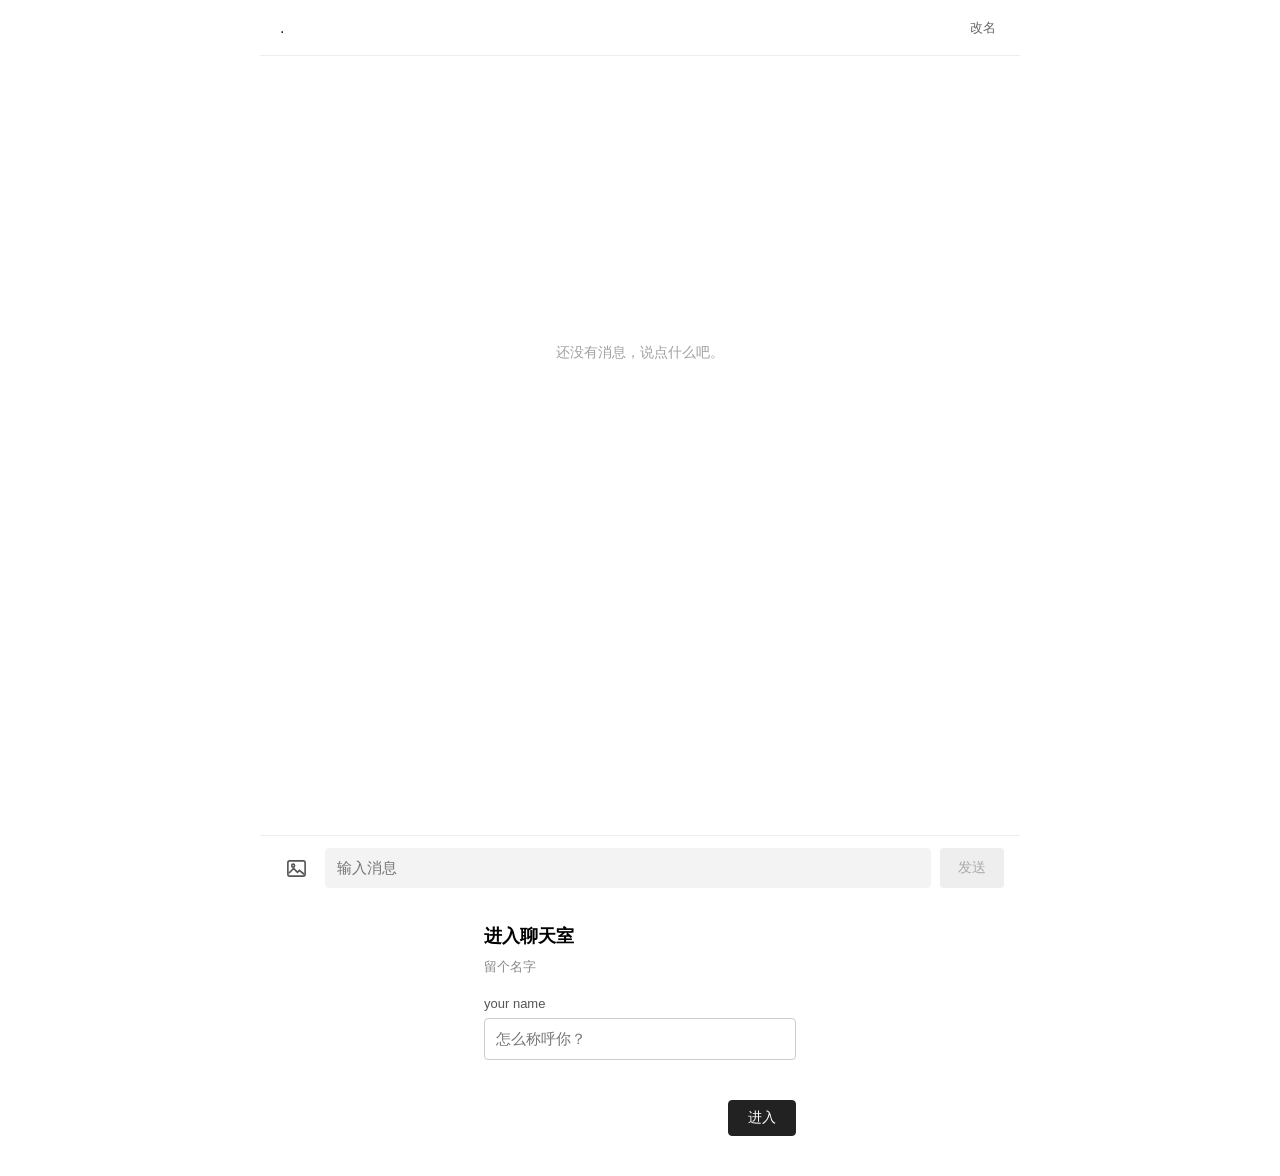
==== commit 158f10da: "Update index.html" ====
--- a/index.html
+++ b/index.html
@@ -1,79 +1,1922 @@
-<!doctype html>
-<html lang="zh-CN">
-<head>
-<meta charset="utf-8">
-<meta name="viewport" content="width=device-width,initial-scale=1">
-<title>MC 启动器 - 下载</title>
-<meta name="description" content="一个轻量的 Minecraft 启动器，支持版本下载、启动游戏和微软正版登录。">
-<style>
-:root{--bg:#f5f4f0;--panel:#fff;--line:#ddd9d0;--text:#232220;--dim:#84817a;--accent:#4a7045}
-*{box-sizing:border-box}
-body{margin:0;background:var(--bg);color:var(--text);font:14px/1.75 "Segoe UI","Microsoft YaHei",system-ui,sans-serif}
-.wrap{max-width:760px;margin:0 auto;padding:56px 24px 40px}
-h1{font-size:26px;margin:0 0 6px;font-weight:600}
-.sub{color:var(--dim);margin:0 0 34px}
-.card{background:var(--panel);border:1px solid var(--line);padding:26px 28px;margin-bottom:16px}
-.card h2{font-size:15px;margin:0 0 12px;font-weight:600}
-ul{margin:0;padding-left:18px}
-li{margin:4px 0}
-a.btn{display:inline-block;background:var(--accent);color:#fff;text-decoration:none;
-  padding:9px 26px;border-radius:2px;margin:4px 0 12px}
-a.btn:hover{background:#3d5d39}
-a.ghost{color:var(--text);text-decoration:none;border-bottom:1px solid var(--line);margin-left:14px}
-a.ghost:hover{border-color:var(--dim)}
-.note{color:var(--dim);font-size:12px;margin:10px 0 0}
-code{background:#f0eee8;padding:1px 5px;font-family:Consolas,"Courier New",monospace;font-size:12px}
-.small{color:var(--dim);font-size:12px}
-footer{margin-top:26px;color:var(--dim);font-size:12px;border-top:1px solid var(--line);padding-top:14px}
-</style>
-</head>
+<html lang="zh-CN" data-trae-theme="light"><head>
+  <meta charset="UTF-8">
+  <meta name="viewport" content="width=device-width, initial-scale=1.0">
+  <title>聊天室</title>
+  <style>
+    * {
+      box-sizing: border-box;
+    }
+
+    [hidden] {
+      display: none !important;
+    }
+
+    body {
+      margin: 0;
+      color: #222;
+      background: #fff;
+      font-family: -apple-system, BlinkMacSystemFont, "Segoe UI", "Microsoft YaHei", sans-serif;
+    }
+
+    button,
+    textarea,
+    input {
+      font: inherit;
+    }
+
+    button {
+      cursor: pointer;
+    }
+
+    .app {
+      display: flex;
+      flex-direction: column;
+      width: 100%;
+      max-width: 760px;
+      height: 100dvh;
+      margin: 0 auto;
+      overflow: hidden;
+      background: #fff;
+    }
+
+    .topbar {
+      display: flex;
+      flex-shrink: 0;
+      align-items: center;
+      justify-content: space-between;
+      min-height: 56px;
+      padding: 10px 20px;
+      border-bottom: 1px solid #eee;
+      background: #fff;
+    }
+
+    .topbar h1 {
+      margin: 0;
+      font-size: 16px;
+      font-weight: 500;
+    }
+
+    .room-hint {
+      display: none;
+    }
+
+    .profile-actions {
+      display: flex;
+      align-items: center;
+      gap: 10px;
+      min-width: 0;
+    }
+
+    .current-name {
+      max-width: 140px;
+      overflow: hidden;
+      color: #666;
+      font-size: 13px;
+      text-overflow: ellipsis;
+      white-space: nowrap;
+    }
+
+    .text-button {
+      padding: 4px;
+      border: 0;
+      color: #666;
+      background: transparent;
+      font-size: 13px;
+    }
+
+    .text-button:hover {
+      color: #111;
+    }
+
+    .messages {
+      flex: 1;
+      overflow-y: auto;
+      padding: 18px 20px;
+      background: #fff;
+      scroll-behavior: smooth;
+    }
+
+    .empty-state {
+      margin-top: 30vh;
+      color: #a0a0a0;
+      font-size: 14px;
+      text-align: center;
+    }
+
+    .time-divider,
+    .system-message {
+      margin: 15px 0;
+      color: #999;
+      font-size: 12px;
+      line-height: 1.5;
+      text-align: center;
+    }
+
+    .message-row {
+      display: flex;
+      align-items: flex-start;
+      gap: 10px;
+      margin: 16px 0;
+    }
+
+    .message-row.own {
+      flex-direction: row-reverse;
+    }
+
+    .avatar {
+      display: none;
+    }
+
+    .message-content {
+      display: flex;
+      flex-direction: column;
+      align-items: flex-start;
+      max-width: min(72%, 560px);
+      min-width: 0;
+    }
+
+    .own .message-content {
+      align-items: flex-end;
+    }
+
+    .sender-name {
+      margin: 0 0 4px 2px;
+      color: #888;
+      font-size: 12px;
+    }
+
+    .bubble {
+      max-width: 100%;
+      padding: 8px 11px;
+      border-radius: 5px;
+      background: #f3f3f3;
+      font-size: 15px;
+      line-height: 1.55;
+      overflow-wrap: anywhere;
+      white-space: pre-wrap;
+    }
+
+    .own .bubble {
+      color: #fff;
+      background: #222;
+    }
+
+    .own .image-bubble {
+      background: #f3f3f3;
+    }
+
+    .image-bubble {
+      padding: 3px;
+      line-height: 0;
+    }
+
+    .message-image {
+      display: block;
+      width: auto;
+      max-width: min(260px, 60vw);
+      max-height: 320px;
+      border-radius: 3px;
+      cursor: zoom-in;
+      object-fit: contain;
+    }
+
+    .message-meta {
+      display: flex;
+      align-items: center;
+      gap: 8px;
+      margin-top: 4px;
+      color: #a0a0a0;
+      font-size: 11px;
+    }
+
+    .recall-button {
+      padding: 0;
+      border: 0;
+      color: #888;
+      background: transparent;
+      font-size: 11px;
+      opacity: 0;
+    }
+
+    .message-row:hover .recall-button,
+    .recall-button:focus-visible {
+      opacity: 1;
+    }
+
+    .recall-button:hover {
+      color: #333;
+      text-decoration: underline;
+    }
+
+    .composer {
+      flex-shrink: 0;
+      padding: 12px 16px;
+      border-top: 1px solid #eee;
+      background: #fff;
+    }
+
+    .preview-list {
+      display: flex;
+      gap: 10px;
+      overflow-x: auto;
+      padding: 3px 4px 11px;
+    }
+
+    .preview-item {
+      position: relative;
+      flex: 0 0 62px;
+      width: 62px;
+      height: 62px;
+    }
+
+    .preview-item img {
+      width: 100%;
+      height: 100%;
+      border: 1px solid #d4d4d4;
+      border-radius: 4px;
+      object-fit: cover;
+    }
+
+    .remove-preview {
+      position: absolute;
+      top: -6px;
+      right: -6px;
+      display: grid;
+      width: 20px;
+      height: 20px;
+      padding: 0;
+      place-items: center;
+      border: 0;
+      border-radius: 50%;
+      color: #fff;
+      background: rgba(0, 0, 0, 0.72);
+      font-size: 15px;
+      line-height: 1;
+    }
+
+    .input-row {
+      display: flex;
+      align-items: flex-end;
+      gap: 9px;
+    }
+
+    .image-button {
+      display: grid;
+      flex: 0 0 40px;
+      width: 40px;
+      height: 40px;
+      padding: 0;
+      place-items: center;
+      border: 0;
+      border-radius: 4px;
+      color: #555;
+      background: transparent;
+    }
+
+    .image-button:hover {
+      background: #e8e8e8;
+    }
+
+    .image-button svg {
+      width: 23px;
+      height: 23px;
+    }
+
+    .message-input {
+      flex: 1;
+      min-width: 0;
+      min-height: 40px;
+      max-height: 120px;
+      padding: 9px 11px;
+      resize: none;
+      border: 1px solid transparent;
+      border-radius: 4px;
+      outline: none;
+      background: #f3f3f3;
+      font-size: 15px;
+      line-height: 20px;
+    }
+
+    .message-input:focus {
+      border-color: #ddd;
+    }
+
+    .send-button {
+      flex: 0 0 64px;
+      height: 40px;
+      border: 0;
+      border-radius: 4px;
+      color: #fff;
+      background: #222;
+      font-size: 14px;
+    }
+
+    .send-button:hover:not(:disabled) {
+      background: #000;
+    }
+
+    .send-button:disabled {
+      color: #aaa;
+      background: #eee;
+      cursor: default;
+    }
+
+    .composer-hint {
+      display: none;
+    }
+
+    dialog {
+      padding: 0;
+      border: 0;
+    }
+
+    dialog::backdrop {
+      background: rgba(0, 0, 0, 0.38);
+    }
+
+    .profile-dialog {
+      width: min(88vw, 360px);
+      padding: 24px;
+      border-radius: 8px;
+      background: #fff;
+    }
+
+    .profile-dialog h2 {
+      margin: 0;
+      font-size: 18px;
+      font-weight: 600;
+    }
+
+    .profile-description {
+      margin: 9px 0 18px;
+      color: #888;
+      font-size: 13px;
+      line-height: 1.6;
+    }
+
+    .profile-dialog label {
+      display: block;
+      margin-bottom: 7px;
+      color: #555;
+      font-size: 13px;
+    }
+
+    .name-input {
+      width: 100%;
+      height: 42px;
+      padding: 0 11px;
+      border: 1px solid #ccc;
+      border-radius: 4px;
+      outline: none;
+      font-size: 15px;
+    }
+
+    .name-input:focus {
+      border-color: #777;
+    }
+
+    .form-error {
+      min-height: 18px;
+      margin: 6px 0 0;
+      color: #c94141;
+      font-size: 12px;
+    }
+
+    .dialog-actions {
+      display: flex;
+      justify-content: flex-end;
+      gap: 9px;
+      margin-top: 16px;
+    }
+
+    .dialog-actions button {
+      min-width: 68px;
+      height: 36px;
+      border-radius: 4px;
+      font-size: 14px;
+    }
+
+    .cancel-button {
+      border: 1px solid #ccc;
+      background: #fff;
+    }
+
+    .confirm-button {
+      border: 1px solid #222;
+      color: #fff;
+      background: #222;
+    }
+
+    .image-viewer {
+      width: 100vw;
+      max-width: none;
+      height: 100dvh;
+      max-height: none;
+      margin: 0;
+      background: #151515;
+    }
+
+    .image-viewer::backdrop {
+      background: #151515;
+    }
+
+    .viewer-body {
+      display: grid;
+      width: 100%;
+      height: 100%;
+      place-items: center;
+    }
+
+    .viewer-body img {
+      max-width: 94vw;
+      max-height: 92dvh;
+      object-fit: contain;
+    }
+
+    .close-viewer {
+      position: fixed;
+      top: 16px;
+      right: 18px;
+      width: 38px;
+      height: 38px;
+      border: 0;
+      border-radius: 50%;
+      color: #fff;
+      background: rgba(255, 255, 255, 0.15);
+      font-size: 25px;
+      line-height: 1;
+    }
+
+    .toast {
+      position: fixed;
+      z-index: 20;
+      bottom: 110px;
+      left: 50%;
+      max-width: 80vw;
+      padding: 9px 15px;
+      transform: translateX(-50%);
+      border-radius: 4px;
+      color: #fff;
+      background: rgba(0, 0, 0, 0.75);
+      font-size: 13px;
+      text-align: center;
+    }
+
+    @media (max-width: 560px) {
+      .messages {
+        padding-right: 12px;
+        padding-left: 12px;
+      }
+
+      .message-content {
+        max-width: 78%;
+      }
+
+      .composer-hint {
+        display: none;
+      }
+
+      .composer {
+        padding-bottom: max(10px, env(safe-area-inset-bottom));
+      }
+    }
+
+    @media (hover: none) {
+      .recall-button {
+        opacity: 1;
+      }
+    }
+  </style>
+<style data-trae-edit-ui="true" id="trae-previewer-tools-styles">:root {
+  --trae-layer-image-download: 89990;
+  --trae-layer-browser-inspect-overlay: 90000;
+  --trae-layer-browser-inspect-highlight: 90010;
+  --trae-layer-browser-inspect-action: 90020;
+  --trae-layer-text-selection-action: 90030;
+  --trae-layer-edit-tooltip: 100095;
+}
+:root,
+[data-trae-theme='dark'] {
+  --trae-bg-base-default: #171717;
+  --trae-bg-menu: #222427;
+  --trae-bg-overlay-l1: rgba(255, 255, 255, 0.04);
+  --trae-bg-overlay-l2: rgba(255, 255, 255, 0.08);
+  --trae-bg-overlay-l3: rgba(255, 255, 255, 0.12);
+  --trae-bg-overlay-l4: rgba(255, 255, 255, 0.16);
+  --trae-bg-invert: #f5f9fe;
+  --trae-bg-invert-hover: #e8ecf0;
+  --trae-bg-invert-active: #dce0e4;
+  --trae-bg-invert-disabled: rgba(224, 226, 242, 0.12);
+  --bg-bg-brand-disabled: rgba(75, 63, 227, 0.35);
+  --bg-bg-brand-popup: rgba(106, 111, 255, 0.15);
+  --trae-border-l1: #e0e2f217;
+  --trae-border-l2: rgba(255, 255, 255, 0.12);
+  --trae-border-l3: rgba(255, 255, 255, 0.08);
+  --trae-border-neutral-l3: rgba(229, 229, 229, 0.20);
+  --trae-border-brand: #6a6fff;
+  --trae-text-default: #f5f9fe;
+  --trae-text-default-hover: #f5f9fe;
+  --trae-text-default-active: #f5f9fe;
+  --trae-text-secondary: rgba(245, 249, 254, 0.5);
+  --trae-text-tertiary: rgba(245, 249, 254, 0.4);
+  --trae-text-disabled: #666b75;
+  --trae-text-onaccent: #222427;
+  --trae-icon-default: #f5f9fe;
+  --trae-icon-secondary: rgba(245, 249, 254, 0.5);
+  --trae-icon-brand: #6a6fff;
+  --icon-icon-brand: var(--trae-icon-brand);
+  --trae-icon-onaccent: #222427;
+  --trae-status-success: #22c55e;
+  --trae-status-primary: #3b82f6;
+  --trae-status-primary-default: #387bff;
+  --trae-status-primary-surface-l1: rgba(53, 121, 255, 0.18);
+  --trae-status-success-default: #33c192;
+  --trae-status-success-surface-l1: rgba(0, 165, 110, 0.18);
+  --trae-status-error-default: #f65a5a;
+  --trae-status-error-surface-l1: rgba(246, 70, 70, 0.18);
+  --trae-annotation-marker-bg: #4b3fe3;
+  --trae-annotation-marker-text: #ffffff;
+  --trae-annotation-region-border: var(--trae-status-primary-default);
+  --trae-region-outside-mask-bg: rgba(0, 0, 0, 0.32);
+  --trae-panel-shadow: 0px 6px 24px -1px rgba(0, 0, 0, 0.16);
+  --trae-floating-shadow: 0px 2px 8px 0px rgba(0, 0, 0, 0.2);
+  --trae-shadow-elevation-50: 0 1px 2px -1px rgba(0, 0, 0, 0.45);
+  --text-text-default: var(--trae-text-default);
+  --text-text-onaccent: var(--trae-text-onaccent);
+  --bg-bg-menu: var(--trae-bg-menu);
+  --bg-bg-white: var(--trae-bg-menu);
+  --bg-bg-invert: var(--trae-bg-invert);
+  --bg-bg-invert-disabled: var(--trae-bg-invert-disabled);
+  --bg-bg-overlay-l1: var(--trae-bg-overlay-l1);
+  --bg-bg-overlay-l2: var(--trae-bg-overlay-l2);
+  --bg-bg-overlay-l3: var(--trae-bg-overlay-l3);
+  --border-border-neutral-l1: var(--trae-border-l1);
+  --border-border-brand: var(--trae-border-brand);
+  --border-border-brand-half: rgba(106, 111, 255, 0.4);
+  --status-error-default: var(--trae-status-error-default);
+  --status-error-surface-l1: var(--trae-status-error-surface-l1);
+  --radius-radius-md-12: 12px;
+  --spacers-spacer-0: 0;
+  --spacers-spacer-6: 6px;
+}
+
+[data-trae-theme='light'] {
+  --trae-bg-base-default: #fafafa;
+  --trae-bg-menu: #ffffff;
+  --trae-bg-overlay-l1: rgba(0, 0, 0, 0.04);
+  --trae-bg-overlay-l2: rgba(0, 0, 0, 0.06);
+  --trae-bg-overlay-l3: rgba(0, 0, 0, 0.08);
+  --trae-bg-overlay-l4: rgba(0, 0, 0, 0.12);
+  --trae-bg-invert: #1f2328;
+  --trae-bg-invert-hover: #32383f;
+  --trae-bg-invert-active: #444d56;
+  --trae-bg-invert-disabled: rgba(115, 115, 115, 0.20);
+  --bg-bg-brand-disabled: rgba(75, 63, 227, 0.22);
+  --bg-bg-brand-popup: rgba(170, 183, 255, 0.36);
+  --trae-border-l1: rgba(0, 0, 0, 0.1);
+  --trae-border-l2: rgba(0, 0, 0, 0.12);
+  --trae-border-l3: rgba(0, 0, 0, 0.08);
+  --trae-border-neutral-l3: rgba(115, 115, 115, 0.36);
+  --trae-border-brand: #4b3fe3;
+  --trae-text-default: #1f2328;
+  --trae-text-default-hover: #111214;
+  --trae-text-default-active: #111214;
+  --trae-text-secondary: rgba(31, 35, 40, 0.5);
+  --trae-text-tertiary: rgba(31, 35, 40, 0.4);
+  --trae-text-disabled: #a1a1a1;
+  --trae-text-onaccent: #ffffff;
+  --trae-icon-default: #1f2328;
+  --trae-icon-secondary: rgba(31, 35, 40, 0.5);
+  --trae-icon-brand: #4b3fe3;
+  --icon-icon-brand: var(--trae-icon-brand);
+  --trae-icon-onaccent: #ffffff;
+  --trae-status-success: #22c55e;
+  --trae-status-primary: #3b82f6;
+  --trae-status-primary-default: #2f74ff;
+  --trae-status-primary-surface-l1: rgba(47, 116, 255, 0.12);
+  --trae-status-success-default: #15a877;
+  --trae-status-success-surface-l1: rgba(64, 176, 139, 0.12);
+  --trae-status-error-default: #e8463a;
+  --trae-status-error-surface-l1: rgba(232, 70, 58, 0.12);
+  --trae-annotation-marker-bg: #4b3fe3;
+  --trae-annotation-marker-text: #ffffff;
+  --trae-annotation-region-border: var(--trae-status-primary-default);
+  --trae-region-outside-mask-bg: rgba(0, 0, 0, 0.18);
+  --trae-panel-shadow: 0px 6px 24px -1px rgba(24, 24, 24, 0.06);
+  --trae-floating-shadow: 0px 2px 8px 0px rgba(24, 24, 24, 0.2);
+  --trae-shadow-elevation-50: 0 1px 2px -1px rgba(24, 24, 24, 0.08);
+  --text-text-default: var(--trae-text-default);
+  --text-text-onaccent: var(--trae-text-onaccent);
+  --bg-bg-menu: var(--trae-bg-menu);
+  --bg-bg-white: var(--trae-bg-menu);
+  --bg-bg-invert: var(--trae-bg-invert);
+  --bg-bg-invert-disabled: var(--trae-bg-invert-disabled);
+  --bg-bg-overlay-l1: var(--trae-bg-overlay-l1);
+  --bg-bg-overlay-l2: var(--trae-bg-overlay-l2);
+  --bg-bg-overlay-l3: var(--trae-bg-overlay-l3);
+  --border-border-neutral-l1: var(--trae-border-l1);
+  --border-border-brand: var(--trae-border-brand);
+  --border-border-brand-half: rgba(75, 63, 227, 0.4);
+  --status-error-default: var(--trae-status-error-default);
+  --status-error-surface-l1: var(--trae-status-error-surface-l1);
+  --radius-radius-md-12: 12px;
+  --spacers-spacer-0: 0;
+  --spacers-spacer-6: 6px;
+}
+
+@keyframes trae-spin {
+  to {
+    transform: rotate(360deg);
+  }
+}
+
+@keyframes trae-edit-bar-enter {
+  from {
+    opacity: 0;
+    transform: translateY(-4px) scale(0.98);
+  }
+
+  to {
+    opacity: 1;
+    transform: translateY(0) scale(1);
+  }
+}
+
+@keyframes trae-edit-bar-leave {
+  from {
+    opacity: 1;
+    transform: translateY(0) scale(1);
+  }
+
+  to {
+    opacity: 0;
+    transform: translateY(-4px) scale(0.98);
+  }
+}
+
+@keyframes trae-edit-panel-leave {
+  from {
+    opacity: 1;
+    transform: translateY(0) scale(1);
+  }
+
+  to {
+    opacity: 0;
+    transform: translateY(-4px) scale(0.98);
+  }
+}
+
+.trae-edit-mode-active:not(.trae-edit-mode-dragging) body *:not([data-trae-edit-ui]):not([data-trae-edit-ui] *) {
+  transition: none !important;
+  animation-play-state: paused !important;
+}
+
+.trae-edit-mode-reorder-hit-test [data-trae-edit-ui]:not(.trae-edit-pointer-shield):not(.trae-edit-panel),
+.trae-edit-mode-reorder-hit-test [data-trae-edit-ui]:not(.trae-edit-pointer-shield):not(.trae-edit-panel) * {
+  pointer-events: none !important;
+}
+
+.trae-browser-inspect-overlay {
+  position: fixed;
+  top: 0;
+  left: 0;
+  width: 100%;
+  height: 100%;
+  z-index: var(--trae-layer-browser-inspect-overlay);
+  pointer-events: auto;
+  background: transparent;
+}
+
+.trae-browser-inspect-highlight-box {
+  position: absolute;
+  top: 0;
+  left: 0;
+  z-index: var(--trae-layer-browser-inspect-highlight);
+  display: none;
+}
+
+.trae-browser-inspect-highlight-tag {
+  position: absolute;
+  left: 0px;
+  top: 0px;
+  height: 18px;
+  padding: 0 6px;
+  box-sizing: border-box;
+  border-radius: 4px;
+  background-color: var(--trae-status-success-default);
+  color: var(--trae-text-onaccent);
+  font-size: 12px;
+  font-weight: 400;
+  display: none;
+  align-items: center;
+  z-index: var(--trae-layer-browser-inspect-action);
+}
+
+.trae-browser-inspect-highlight-box-show {
+  display: flex;
+}
+
+.trae-browser-inspect-highlight-tag.trae-browser-inspect-highlight-box-show {
+  display: none;
+}
+
+.trae-browser-inspect-select-button.trae-browser-inspect-highlight-box-show {
+  display: block !important;
+}
+
+.trae-browser-inspect-select-button {
+  position: absolute;
+  top: 0;
+  left: 0;
+  display: none;
+  z-index: var(--trae-layer-browser-inspect-action);
+}
+
+.trae-browser-inspect-select-highlight-box {
+  background: transparent !important;
+}
+
+.trae-browser-inspect-select-highlight-box .trae-browser-inspect-highlight-tag {
+  background-color: var(--trae-status-success-default);
+}
+
+.trae-add-to-chat-card {
+  display: block;
+  overflow: hidden;
+  background: var(--trae-bg-menu);
+  border: 1px solid var(--trae-border-l1);
+  border-radius: 8px;
+  box-shadow: var(--trae-floating-shadow);
+  transition:
+    width 0.25s cubic-bezier(0.4, 0, 0.2, 1),
+    height 0.25s cubic-bezier(0.4, 0, 0.2, 1);
+}
+
+.trae-add-to-chat-content {
+  position: relative;
+  width: max-content;
+}
+
+.trae-fade-exit {
+  opacity: 0;
+  transition: opacity 0.15s ease-out;
+}
+
+.trae-fade-enter {
+  opacity: 1;
+  transition: opacity 0.2s ease-in;
+}
+
+.trae-buttons-view {
+  display: flex;
+  align-items: center;
+  gap: 6px;
+  padding: 4px;
+  background: transparent;
+}
+
+.trae-action-button {
+  display: inline-flex;
+  align-items: center;
+  gap: 4px;
+  padding: 4px 8px;
+  background: transparent;
+  border: none;
+  border-radius: 4px;
+  cursor: pointer;
+  transform: none !important;
+  transition: none !important;
+  animation: none !important;
+}
+
+.trae-action-button:hover {
+  background: var(--trae-bg-overlay-l2);
+}
+
+.trae-action-button:active {
+  background: var(--trae-bg-overlay-l3);
+}
+
+.trae-action-button:focus-visible {
+  outline: 2px solid var(--trae-status-primary);
+  outline-offset: 1px;
+}
+
+.trae-action-button-icon {
+  display: flex;
+  align-items: center;
+  justify-content: center;
+  width: 16px;
+  height: 16px;
+  color: var(--trae-icon-default);
+  flex-shrink: 0;
+}
+
+.trae-action-button-title {
+  font-family: -apple-system, BlinkMacSystemFont, 'Segoe UI', Roboto, sans-serif;
+  font-size: 11px;
+  font-weight: 500;
+  line-height: 16px;
+  color: var(--trae-text-default);
+  white-space: nowrap;
+}
+
+.trae-edit-toolbar-button-active {
+  background: var(--bg-bg-brand-disabled, rgba(75, 63, 227, 0.22)) !important;
+  color: var(--icon-icon-brand, #4b3fe3) !important;
+  font-weight: bold !important;
+}
+
+.trae-edit-toolbar-button-active:hover {
+  background: var(--bg-bg-brand-popup, rgba(170, 183, 255, 0.36)) !important;
+}
+
+.trae-edit-toolbar button[data-action='alignment-dropdown']:hover,
+.trae-edit-toolbar button[data-action='text-align-dropdown']:hover,
+.trae-edit-toolbar button[data-action='font-decrease']:hover,
+.trae-edit-toolbar button[data-action='font-increase']:hover,
+.trae-edit-toolbar button[data-action^='align-']:hover {
+  border-radius: 8px;
+  background: var(--bg-bg-overlay-l1, rgba(115, 115, 115, 0.08)) !important;
+}
+
+.trae-edit-toolbar button[data-action='alignment-dropdown']:active,
+.trae-edit-toolbar button[data-action='text-align-dropdown']:active,
+.trae-edit-toolbar button[data-action='font-decrease']:active,
+.trae-edit-toolbar button[data-action='font-increase']:active,
+.trae-edit-toolbar button[data-action^='align-']:active {
+  border-radius: 8px;
+  background: var(--bg-bg-overlay-l2, rgba(115, 115, 115, 0.12)) !important;
+}
+
+.trae-comment-input {
+  background: transparent;
+  color: var(--trae-text-default);
+  caret-color: var(--trae-text-default);
+}
+
+.trae-comment-input::placeholder {
+  color: var(--trae-text-tertiary);
+}
+
+.trae-point-edit-bar,
+.trae-point-comment-input-bar,
+.trae-comment-only-panel {
+  transform-origin: top center;
+  will-change: opacity, transform;
+}
+
+.trae-edit-panel:not(.trae-edit-panel-leave) {
+  pointer-events: auto !important;
+}
+
+.trae-edit-bar-enter {
+  animation: trae-edit-bar-enter var(--transition-normal, 0.18s cubic-bezier(0.2, 0, 0, 1)) both;
+}
+
+.trae-edit-bar-leave {
+  pointer-events: none;
+  animation: trae-edit-bar-leave var(--transition-fast, 0.14s ease) both;
+}
+
+.trae-edit-panel-leave {
+  pointer-events: none;
+  animation: trae-edit-panel-leave var(--transition-fast, 0.14s ease) both;
+}
+
+.trae-edit-panel [data-trae-tooltip] {
+  position: relative;
+}
+
+.trae-edit-panel [data-trae-tooltip]::after {
+  content: attr(data-trae-tooltip);
+  position: absolute;
+  left: 50%;
+  bottom: calc(100% + 8px);
+  z-index: var(--trae-layer-edit-tooltip);
+  padding: 6px 10px;
+  border-radius: 6px;
+  background: var(--trae-bg-invert, var(--bg-bg-invert));
+  color: var(--trae-text-onaccent, var(--text-text-onaccent));
+  box-shadow: var(--trae-floating-shadow);
+  font-family: -apple-system, BlinkMacSystemFont, 'SF Pro Text', 'PingFang SC', sans-serif;
+  font-size: 11px;
+  font-weight: 500;
+  line-height: 16px;
+  letter-spacing: 0.039px;
+  white-space: nowrap;
+  pointer-events: none;
+  box-sizing: border-box;
+  opacity: 0;
+  transform: translateX(-50%);
+  visibility: hidden;
+}
+
+.trae-edit-panel [data-trae-tooltip]::before {
+  content: '';
+  position: absolute;
+  left: 50%;
+  bottom: calc(100% + 5px);
+  z-index: var(--trae-layer-edit-tooltip);
+  width: 8px;
+  height: 4px;
+  background: var(--trae-bg-invert, var(--bg-bg-invert));
+  clip-path: polygon(0 0, 100% 0, 50% 100%);
+  transform: translateX(-50%);
+  pointer-events: none;
+  opacity: 0;
+  visibility: hidden;
+}
+
+.trae-edit-panel [data-trae-tooltip]:hover::after,
+.trae-edit-panel [data-trae-tooltip]:focus-visible::after,
+.trae-edit-panel [data-trae-tooltip]:hover::before,
+.trae-edit-panel [data-trae-tooltip]:focus-visible::before {
+  opacity: 1;
+  visibility: visible;
+}
+
+.trae-comment-btn {
+  justify-content: center;
+  cursor: pointer;
+  transition: background-color 0.15s ease;
+}
+
+.trae-comment-btn:disabled {
+  cursor: not-allowed;
+}
+
+.trae-comment-btn:focus-visible {
+  outline: 2px solid var(--trae-status-primary);
+  outline-offset: 1px;
+}
+
+.trae-comment-btn-primary {
+  background: var(--trae-bg-invert);
+  color: var(--trae-text-onaccent);
+}
+
+.trae-comment-btn-primary:hover:not(:disabled) {
+  background: var(--trae-bg-invert-hover);
+}
+
+.trae-comment-btn-primary:active:not(:disabled) {
+  background: var(--trae-bg-invert-active);
+}
+
+.trae-comment-btn-primary:disabled {
+  background: var(--trae-bg-invert-disabled);
+  color: var(--trae-text-disabled);
+}
+
+.trae-comment-btn-secondary {
+  background: var(--trae-bg-overlay-l2);
+  color: var(--trae-text-default);
+}
+
+.trae-comment-btn-secondary:hover:not(:disabled) {
+  background: var(--trae-bg-overlay-l3);
+}
+
+.trae-comment-btn-secondary:active:not(:disabled) {
+  background: var(--trae-bg-overlay-l4);
+}
+
+.trae-comment-btn-secondary:disabled {
+  background: var(--trae-bg-overlay-l2);
+  color: var(--trae-text-disabled);
+}
+
+.trae-comment-btn-text {
+  background: transparent;
+  color: var(--trae-text-default);
+}
+
+.trae-comment-btn-text:hover:not(:disabled) {
+  border-radius: 8px;
+  background: var(--bg-bg-overlay-l1, var(--trae-bg-overlay-l1));
+  color: var(--trae-text-default-hover);
+}
+
+.trae-comment-btn-text:active:not(:disabled) {
+  border-radius: 8px;
+  background: var(--trae-bg-overlay-l2);
+  color: var(--trae-text-default-active);
+}
+
+.trae-comment-btn-text:disabled {
+  background: transparent;
+  color: var(--trae-text-disabled);
+}
+
+.trae-marking-btn {
+  justify-content: center;
+}
+
+.trae-marking-btn:hover:not(:disabled) {
+  background: var(--trae-bg-overlay-l1) !important;
+}
+
+.trae-marking-btn-active {
+  background: var(--bg-bg-brand-disabled, rgba(75, 63, 227, 0.22)) !important;
+  color: var(--icon-icon-brand, var(--trae-icon-brand)) !important;
+}
+
+.trae-marking-btn-active:hover {
+  background: var(--bg-bg-brand-popup, rgba(170, 183, 255, 0.36)) !important;
+  color: var(--icon-icon-brand, var(--trae-icon-brand)) !important;
+}
+
+.trae-marking-btn:active:not(:disabled) {
+  background: var(--trae-bg-overlay-l2) !important;
+}
+
+.trae-marking-btn:disabled {
+  color: var(--trae-text-disabled) !important;
+  cursor: not-allowed !important;
+}
+
+.trae-action-button-shortcut {
+  display: flex;
+  align-items: center;
+  gap: 2px;
+  color: var(--trae-icon-secondary);
+  flex-shrink: 0;
+}
+
+.trae-shortcut-container {
+  display: flex;
+  align-items: center;
+  gap: 2px;
+}
+
+.trae-shortcut-key {
+  font-family: -apple-system, BlinkMacSystemFont, 'Segoe UI', Roboto, sans-serif;
+  font-size: 11px;
+  font-weight: 500;
+  line-height: 12px;
+  color: var(--trae-icon-secondary);
+}
+
+.trae-add-to-chat-divider {
+  width: 2px;
+  height: 12px;
+  padding: 0 6px;
+  box-sizing: content-box;
+  background-clip: content-box;
+  background-color: var(--trae-border-l2);
+  flex-shrink: 0;
+}
+
+.trae-editor-view {
+  display: flex;
+  flex-direction: column;
+  width: 320px;
+  padding: 8px;
+  background: transparent;
+}
+
+.trae-editor-text-container {
+  display: flex;
+  align-items: center;
+  padding: 8px;
+  background: var(--trae-bg-overlay-l1);
+  border: 1px solid var(--trae-border-l3);
+  border-radius: 4px;
+  gap: 8px;
+}
+
+.trae-editor-textarea {
+  flex: 1;
+  padding: 0 2px;
+  border: none;
+  background: transparent;
+  font-family: -apple-system, BlinkMacSystemFont, 'Segoe UI', Roboto, sans-serif;
+  font-size: 13px;
+  font-weight: 400;
+  line-height: 20px;
+  color: var(--trae-text-default);
+  resize: none;
+  outline: none;
+  overflow-y: auto;
+  max-height: 140px;
+}
+
+.trae-editor-textarea::placeholder {
+  color: var(--trae-text-tertiary);
+}
+
+.trae-editor-action-bar {
+  display: flex;
+  align-items: center;
+  justify-content: flex-end;
+  gap: 4px;
+  max-height: 0;
+  opacity: 0;
+  overflow: hidden;
+  transition:
+    max-height 0.2s ease-out,
+    opacity 0.2s ease-out,
+    margin-top 0.2s ease-out;
+}
+
+.trae-editor-action-bar-visible {
+  max-height: 32px;
+  opacity: 1;
+  margin-top: 8px;
+}
+
+.trae-editor-cancel-button {
+  display: flex;
+  align-items: center;
+  justify-content: center;
+  height: 24px;
+  padding: 0 4px;
+  background: var(--trae-bg-overlay-l2);
+  border: none;
+  border-radius: 4px;
+  cursor: pointer;
+  transition: background-color 0.15s ease;
+}
+
+.trae-editor-cancel-button:hover {
+  background: var(--trae-bg-overlay-l3);
+}
+
+.trae-editor-cancel-button:active {
+  background: var(--trae-bg-overlay-l3);
+}
+
+.trae-editor-cancel-button:focus-visible {
+  outline: 2px solid var(--trae-status-primary);
+  outline-offset: 1px;
+}
+
+.trae-editor-cancel-text {
+  font-family: -apple-system, BlinkMacSystemFont, 'Segoe UI', Roboto, sans-serif;
+  font-size: 11px;
+  font-weight: 500;
+  line-height: 16px;
+  color: var(--trae-text-default);
+  white-space: nowrap;
+  padding: 0 4px;
+}
+
+.trae-editor-submit-button {
+  display: flex;
+  align-items: center;
+  justify-content: center;
+  height: 24px;
+  padding: 0 8px;
+  background: var(--trae-bg-invert);
+  border: none;
+  border-radius: 4px;
+  cursor: pointer;
+  transition: background-color 0.15s ease;
+}
+
+.trae-editor-submit-button:hover {
+  background: var(--trae-bg-invert-hover);
+}
+
+.trae-editor-submit-button:active {
+  background: var(--trae-bg-invert-active);
+}
+
+.trae-editor-submit-button:focus-visible {
+  outline: 2px solid var(--trae-status-primary);
+  outline-offset: 1px;
+}
+
+.trae-editor-submit-text {
+  font-family: -apple-system, BlinkMacSystemFont, 'Segoe UI', Roboto, sans-serif;
+  font-size: 11px;
+  font-weight: 500;
+  line-height: 16px;
+  color: var(--trae-text-onaccent);
+  white-space: nowrap;
+  padding: 0 4px;
+}
+
+.trae-editor-submit-icon {
+  display: flex;
+  align-items: center;
+  justify-content: center;
+  width: 12px;
+  height: 12px;
+  color: var(--trae-icon-onaccent);
+  flex-shrink: 0;
+}
+
+.trae-success-view {
+  display: flex;
+  align-items: center;
+  justify-content: center;
+  gap: 6px;
+  padding: 0 12px;
+  height: 32px;
+  white-space: nowrap;
+}
+
+.trae-success-icon {
+  display: flex;
+  align-items: center;
+  justify-content: center;
+  width: 16px;
+  height: 16px;
+  color: var(--trae-status-success);
+  flex-shrink: 0;
+}
+
+.trae-success-text {
+  font-family: -apple-system, BlinkMacSystemFont, 'Segoe UI', Roboto, sans-serif;
+  font-size: 12px;
+  font-weight: 400;
+  line-height: 18px;
+  color: var(--trae-text-default);
+  user-select: none;
+}
+</style><style data-trae-pptx-captured-css="true">* { box-sizing: border-box; }
+[hidden] { display: none !important; }
+body { margin: 0px; color: rgb(34, 34, 34); background: rgb(255, 255, 255); font-family: -apple-system, BlinkMacSystemFont, "Segoe UI", "Microsoft YaHei", sans-serif; }
+button, textarea, input { font: inherit; }
+button { cursor: pointer; }
+.app { display: flex; flex-direction: column; width: 100%; max-width: 760px; height: 100dvh; margin: 0px auto; overflow: hidden; background: rgb(255, 255, 255); }
+.topbar { display: flex; flex-shrink: 0; align-items: center; justify-content: space-between; min-height: 56px; padding: 10px 20px; border-bottom: 1px solid rgb(238, 238, 238); background: rgb(255, 255, 255); }
+.topbar h1 { margin: 0px; font-size: 16px; font-weight: 500; }
+.room-hint { display: none; }
+.profile-actions { display: flex; align-items: center; gap: 10px; min-width: 0px; }
+.current-name { max-width: 140px; overflow: hidden; color: rgb(102, 102, 102); font-size: 13px; text-overflow: ellipsis; white-space: nowrap; }
+.text-button { padding: 4px; border: 0px; color: rgb(102, 102, 102); background: transparent; font-size: 13px; }
+.text-button:hover { color: rgb(17, 17, 17); }
+.messages { flex: 1 1 0%; overflow-y: auto; padding: 18px 20px; background: rgb(255, 255, 255); scroll-behavior: smooth; }
+.empty-state { margin-top: 30vh; color: rgb(160, 160, 160); font-size: 14px; text-align: center; }
+.time-divider, .system-message { margin: 15px 0px; color: rgb(153, 153, 153); font-size: 12px; line-height: 1.5; text-align: center; }
+.message-row { display: flex; align-items: flex-start; gap: 10px; margin: 16px 0px; }
+.message-row.own { flex-direction: row-reverse; }
+.avatar { display: none; }
+.message-content { display: flex; flex-direction: column; align-items: flex-start; max-width: min(72%, 560px); min-width: 0px; }
+.own .message-content { align-items: flex-end; }
+.sender-name { margin: 0px 0px 4px 2px; color: rgb(136, 136, 136); font-size: 12px; }
+.bubble { max-width: 100%; padding: 8px 11px; border-radius: 5px; background: rgb(243, 243, 243); font-size: 15px; line-height: 1.55; overflow-wrap: anywhere; white-space: pre-wrap; }
+.own .bubble { color: rgb(255, 255, 255); background: rgb(34, 34, 34); }
+.own .image-bubble { background: rgb(243, 243, 243); }
+.image-bubble { padding: 3px; line-height: 0; }
+.message-image { display: block; width: auto; max-width: min(260px, 60vw); max-height: 320px; border-radius: 3px; cursor: zoom-in; object-fit: contain; }
+.message-meta { display: flex; align-items: center; gap: 8px; margin-top: 4px; color: rgb(160, 160, 160); font-size: 11px; }
+.recall-button { padding: 0px; border: 0px; color: rgb(136, 136, 136); background: transparent; font-size: 11px; opacity: 0; }
+.message-row:hover .recall-button, .recall-button:focus-visible { opacity: 1; }
+.recall-button:hover { color: rgb(51, 51, 51); text-decoration: underline; }
+.composer { flex-shrink: 0; padding: 12px 16px; border-top: 1px solid rgb(238, 238, 238); background: rgb(255, 255, 255); }
+.preview-list { display: flex; gap: 10px; overflow-x: auto; padding: 3px 4px 11px; }
+.preview-item { position: relative; flex: 0 0 62px; width: 62px; height: 62px; }
+.preview-item img { width: 100%; height: 100%; border: 1px solid rgb(212, 212, 212); border-radius: 4px; object-fit: cover; }
+.remove-preview { position: absolute; top: -6px; right: -6px; display: grid; width: 20px; height: 20px; padding: 0px; place-items: center; border: 0px; border-radius: 50%; color: rgb(255, 255, 255); background: rgba(0, 0, 0, 0.72); font-size: 15px; line-height: 1; }
+.input-row { display: flex; align-items: flex-end; gap: 9px; }
+.image-button { display: grid; flex: 0 0 40px; width: 40px; height: 40px; padding: 0px; place-items: center; border: 0px; border-radius: 4px; color: rgb(85, 85, 85); background: transparent; }
+.image-button:hover { background: rgb(232, 232, 232); }
+.image-button svg { width: 23px; height: 23px; }
+.message-input { flex: 1 1 0%; min-width: 0px; min-height: 40px; max-height: 120px; padding: 9px 11px; resize: none; border: 1px solid transparent; border-radius: 4px; outline: none; background: rgb(243, 243, 243); font-size: 15px; line-height: 20px; }
+.message-input:focus { border-color: rgb(221, 221, 221); }
+.send-button { flex: 0 0 64px; height: 40px; border: 0px; border-radius: 4px; color: rgb(255, 255, 255); background: rgb(34, 34, 34); font-size: 14px; }
+.send-button:hover:not(:disabled) { background: rgb(0, 0, 0); }
+.send-button:disabled { color: rgb(170, 170, 170); background: rgb(238, 238, 238); cursor: default; }
+.composer-hint { display: none; }
+dialog { padding: 0px; border: 0px; }
+dialog::backdrop { background: rgba(0, 0, 0, 0.38); }
+.profile-dialog { width: min(88vw, 360px); padding: 24px; border-radius: 8px; background: rgb(255, 255, 255); }
+.profile-dialog h2 { margin: 0px; font-size: 18px; font-weight: 600; }
+.profile-description { margin: 9px 0px 18px; color: rgb(136, 136, 136); font-size: 13px; line-height: 1.6; }
+.profile-dialog label { display: block; margin-bottom: 7px; color: rgb(85, 85, 85); font-size: 13px; }
+.name-input { width: 100%; height: 42px; padding: 0px 11px; border: 1px solid rgb(204, 204, 204); border-radius: 4px; outline: none; font-size: 15px; }
+.name-input:focus { border-color: rgb(119, 119, 119); }
+.form-error { min-height: 18px; margin: 6px 0px 0px; color: rgb(201, 65, 65); font-size: 12px; }
+.dialog-actions { display: flex; justify-content: flex-end; gap: 9px; margin-top: 16px; }
+.dialog-actions button { min-width: 68px; height: 36px; border-radius: 4px; font-size: 14px; }
+.cancel-button { border: 1px solid rgb(204, 204, 204); background: rgb(255, 255, 255); }
+.confirm-button { border: 1px solid rgb(34, 34, 34); color: rgb(255, 255, 255); background: rgb(34, 34, 34); }
+.image-viewer { width: 100vw; max-width: none; height: 100dvh; max-height: none; margin: 0px; background: rgb(21, 21, 21); }
+.image-viewer::backdrop { background: rgb(21, 21, 21); }
+.viewer-body { display: grid; width: 100%; height: 100%; place-items: center; }
+.viewer-body img { max-width: 94vw; max-height: 92dvh; object-fit: contain; }
+.close-viewer { position: fixed; top: 16px; right: 18px; width: 38px; height: 38px; border: 0px; border-radius: 50%; color: rgb(255, 255, 255); background: rgba(255, 255, 255, 0.15); font-size: 25px; line-height: 1; }
+.toast { position: fixed; z-index: 20; bottom: 110px; left: 50%; max-width: 80vw; padding: 9px 15px; transform: translateX(-50%); border-radius: 4px; color: rgb(255, 255, 255); background: rgba(0, 0, 0, 0.75); font-size: 13px; text-align: center; }
+@media (max-width: 560px) {
+  .messages { padding-right: 12px; padding-left: 12px; }
+  .message-content { max-width: 78%; }
+  .composer-hint { display: none; }
+  .composer { padding-bottom: max(10px, env(safe-area-inset-bottom)); }
+}
+@media (hover: none) {
+  .recall-button { opacity: 1; }
+}
+:root { --trae-layer-image-download: 89990; --trae-layer-browser-inspect-overlay: 90000; --trae-layer-browser-inspect-highlight: 90010; --trae-layer-browser-inspect-action: 90020; --trae-layer-text-selection-action: 90030; --trae-layer-edit-tooltip: 100095; }
+:root, [data-trae-theme="dark"] { --trae-bg-base-default: #171717; --trae-bg-menu: #222427; --trae-bg-overlay-l1: rgba(255, 255, 255, 0.04); --trae-bg-overlay-l2: rgba(255, 255, 255, 0.08); --trae-bg-overlay-l3: rgba(255, 255, 255, 0.12); --trae-bg-overlay-l4: rgba(255, 255, 255, 0.16); --trae-bg-invert: #f5f9fe; --trae-bg-invert-hover: #e8ecf0; --trae-bg-invert-active: #dce0e4; --trae-bg-invert-disabled: rgba(224, 226, 242, 0.12); --bg-bg-brand-disabled: rgba(75, 63, 227, 0.35); --bg-bg-brand-popup: rgba(106, 111, 255, 0.15); --trae-border-l1: #e0e2f217; --trae-border-l2: rgba(255, 255, 255, 0.12); --trae-border-l3: rgba(255, 255, 255, 0.08); --trae-border-neutral-l3: rgba(229, 229, 229, 0.20); --trae-border-brand: #6a6fff; --trae-text-default: #f5f9fe; --trae-text-default-hover: #f5f9fe; --trae-text-default-active: #f5f9fe; --trae-text-secondary: rgba(245, 249, 254, 0.5); --trae-text-tertiary: rgba(245, 249, 254, 0.4); --trae-text-disabled: #666b75; --trae-text-onaccent: #222427; --trae-icon-default: #f5f9fe; --trae-icon-secondary: rgba(245, 249, 254, 0.5); --trae-icon-brand: #6a6fff; --icon-icon-brand: var(--trae-icon-brand); --trae-icon-onaccent: #222427; --trae-status-success: #22c55e; --trae-status-primary: #3b82f6; --trae-status-primary-default: #387bff; --trae-status-primary-surface-l1: rgba(53, 121, 255, 0.18); --trae-status-success-default: #33c192; --trae-status-success-surface-l1: rgba(0, 165, 110, 0.18); --trae-status-error-default: #f65a5a; --trae-status-error-surface-l1: rgba(246, 70, 70, 0.18); --trae-annotation-marker-bg: #4b3fe3; --trae-annotation-marker-text: #ffffff; --trae-annotation-region-border: var(--trae-status-primary-default); --trae-region-outside-mask-bg: rgba(0, 0, 0, 0.32); --trae-panel-shadow: 0px 6px 24px -1px rgba(0, 0, 0, 0.16); --trae-floating-shadow: 0px 2px 8px 0px rgba(0, 0, 0, 0.2); --trae-shadow-elevation-50: 0 1px 2px -1px rgba(0, 0, 0, 0.45); --text-text-default: var(--trae-text-default); --text-text-onaccent: var(--trae-text-onaccent); --bg-bg-menu: var(--trae-bg-menu); --bg-bg-white: var(--trae-bg-menu); --bg-bg-invert: var(--trae-bg-invert); --bg-bg-invert-disabled: var(--trae-bg-invert-disabled); --bg-bg-overlay-l1: var(--trae-bg-overlay-l1); --bg-bg-overlay-l2: var(--trae-bg-overlay-l2); --bg-bg-overlay-l3: var(--trae-bg-overlay-l3); --border-border-neutral-l1: var(--trae-border-l1); --border-border-brand: var(--trae-border-brand); --border-border-brand-half: rgba(106, 111, 255, 0.4); --status-error-default: var(--trae-status-error-default); --status-error-surface-l1: var(--trae-status-error-surface-l1); --radius-radius-md-12: 12px; --spacers-spacer-0: 0; --spacers-spacer-6: 6px; }
+[data-trae-theme="light"] { --trae-bg-base-default: #fafafa; --trae-bg-menu: #ffffff; --trae-bg-overlay-l1: rgba(0, 0, 0, 0.04); --trae-bg-overlay-l2: rgba(0, 0, 0, 0.06); --trae-bg-overlay-l3: rgba(0, 0, 0, 0.08); --trae-bg-overlay-l4: rgba(0, 0, 0, 0.12); --trae-bg-invert: #1f2328; --trae-bg-invert-hover: #32383f; --trae-bg-invert-active: #444d56; --trae-bg-invert-disabled: rgba(115, 115, 115, 0.20); --bg-bg-brand-disabled: rgba(75, 63, 227, 0.22); --bg-bg-brand-popup: rgba(170, 183, 255, 0.36); --trae-border-l1: rgba(0, 0, 0, 0.1); --trae-border-l2: rgba(0, 0, 0, 0.12); --trae-border-l3: rgba(0, 0, 0, 0.08); --trae-border-neutral-l3: rgba(115, 115, 115, 0.36); --trae-border-brand: #4b3fe3; --trae-text-default: #1f2328; --trae-text-default-hover: #111214; --trae-text-default-active: #111214; --trae-text-secondary: rgba(31, 35, 40, 0.5); --trae-text-tertiary: rgba(31, 35, 40, 0.4); --trae-text-disabled: #a1a1a1; --trae-text-onaccent: #ffffff; --trae-icon-default: #1f2328; --trae-icon-secondary: rgba(31, 35, 40, 0.5); --trae-icon-brand: #4b3fe3; --icon-icon-brand: var(--trae-icon-brand); --trae-icon-onaccent: #ffffff; --trae-status-success: #22c55e; --trae-status-primary: #3b82f6; --trae-status-primary-default: #2f74ff; --trae-status-primary-surface-l1: rgba(47, 116, 255, 0.12); --trae-status-success-default: #15a877; --trae-status-success-surface-l1: rgba(64, 176, 139, 0.12); --trae-status-error-default: #e8463a; --trae-status-error-surface-l1: rgba(232, 70, 58, 0.12); --trae-annotation-marker-bg: #4b3fe3; --trae-annotation-marker-text: #ffffff; --trae-annotation-region-border: var(--trae-status-primary-default); --trae-region-outside-mask-bg: rgba(0, 0, 0, 0.18); --trae-panel-shadow: 0px 6px 24px -1px rgba(24, 24, 24, 0.06); --trae-floating-shadow: 0px 2px 8px 0px rgba(24, 24, 24, 0.2); --trae-shadow-elevation-50: 0 1px 2px -1px rgba(24, 24, 24, 0.08); --text-text-default: var(--trae-text-default); --text-text-onaccent: var(--trae-text-onaccent); --bg-bg-menu: var(--trae-bg-menu); --bg-bg-white: var(--trae-bg-menu); --bg-bg-invert: var(--trae-bg-invert); --bg-bg-invert-disabled: var(--trae-bg-invert-disabled); --bg-bg-overlay-l1: var(--trae-bg-overlay-l1); --bg-bg-overlay-l2: var(--trae-bg-overlay-l2); --bg-bg-overlay-l3: var(--trae-bg-overlay-l3); --border-border-neutral-l1: var(--trae-border-l1); --border-border-brand: var(--trae-border-brand); --border-border-brand-half: rgba(75, 63, 227, 0.4); --status-error-default: var(--trae-status-error-default); --status-error-surface-l1: var(--trae-status-error-surface-l1); --radius-radius-md-12: 12px; --spacers-spacer-0: 0; --spacers-spacer-6: 6px; }
+@keyframes trae-spin { 
+  100% { transform: rotate(360deg); }
+}
+@keyframes trae-edit-bar-enter { 
+  0% { opacity: 0; transform: translateY(-4px) scale(0.98); }
+  100% { opacity: 1; transform: translateY(0px) scale(1); }
+}
+@keyframes trae-edit-bar-leave { 
+  0% { opacity: 1; transform: translateY(0px) scale(1); }
+  100% { opacity: 0; transform: translateY(-4px) scale(0.98); }
+}
+@keyframes trae-edit-panel-leave { 
+  0% { opacity: 1; transform: translateY(0px) scale(1); }
+  100% { opacity: 0; transform: translateY(-4px) scale(0.98); }
+}
+.trae-edit-mode-active:not(.trae-edit-mode-dragging) body :not([data-trae-edit-ui]):not([data-trae-edit-ui] *) { transition: none !important; animation-play-state: paused !important; }
+.trae-edit-mode-reorder-hit-test [data-trae-edit-ui]:not(.trae-edit-pointer-shield):not(.trae-edit-panel), .trae-edit-mode-reorder-hit-test [data-trae-edit-ui]:not(.trae-edit-pointer-shield):not(.trae-edit-panel) * { pointer-events: none !important; }
+.trae-browser-inspect-overlay { position: fixed; top: 0px; left: 0px; width: 100%; height: 100%; z-index: var(--trae-layer-browser-inspect-overlay); pointer-events: auto; background: transparent; }
+.trae-browser-inspect-highlight-box { position: absolute; top: 0px; left: 0px; z-index: var(--trae-layer-browser-inspect-highlight); display: none; }
+.trae-browser-inspect-highlight-tag { position: absolute; left: 0px; top: 0px; height: 18px; padding: 0px 6px; box-sizing: border-box; border-radius: 4px; background-color: var(--trae-status-success-default); color: var(--trae-text-onaccent); font-size: 12px; font-weight: 400; display: none; align-items: center; z-index: var(--trae-layer-browser-inspect-action); }
+.trae-browser-inspect-highlight-box-show { display: flex; }
+.trae-browser-inspect-highlight-tag.trae-browser-inspect-highlight-box-show { display: none; }
+.trae-browser-inspect-select-button.trae-browser-inspect-highlight-box-show { display: block !important; }
+.trae-browser-inspect-select-button { position: absolute; top: 0px; left: 0px; display: none; z-index: var(--trae-layer-browser-inspect-action); }
+.trae-browser-inspect-select-highlight-box { background: transparent !important; }
+.trae-browser-inspect-select-highlight-box .trae-browser-inspect-highlight-tag { background-color: var(--trae-status-success-default); }
+.trae-add-to-chat-card { display: block; overflow: hidden; background: var(--trae-bg-menu); border: 1px solid var(--trae-border-l1); border-radius: 8px; box-shadow: var(--trae-floating-shadow); transition: width 0.25s cubic-bezier(0.4, 0, 0.2, 1), height 0.25s cubic-bezier(0.4, 0, 0.2, 1); }
+.trae-add-to-chat-content { position: relative; width: max-content; }
+.trae-fade-exit { opacity: 0; transition: opacity 0.15s ease-out; }
+.trae-fade-enter { opacity: 1; transition: opacity 0.2s ease-in; }
+.trae-buttons-view { display: flex; align-items: center; gap: 6px; padding: 4px; background: transparent; }
+.trae-action-button { display: inline-flex; align-items: center; gap: 4px; padding: 4px 8px; background: transparent; border: none; border-radius: 4px; cursor: pointer; transform: none !important; transition: none !important; animation: auto ease 0s 1 normal none running none !important; }
+.trae-action-button:hover { background: var(--trae-bg-overlay-l2); }
+.trae-action-button:active { background: var(--trae-bg-overlay-l3); }
+.trae-action-button:focus-visible { outline: 2px solid var(--trae-status-primary); outline-offset: 1px; }
+.trae-action-button-icon { display: flex; align-items: center; justify-content: center; width: 16px; height: 16px; color: var(--trae-icon-default); flex-shrink: 0; }
+.trae-action-button-title { font-family: -apple-system, BlinkMacSystemFont, "Segoe UI", Roboto, sans-serif; font-size: 11px; font-weight: 500; line-height: 16px; color: var(--trae-text-default); white-space: nowrap; }
+.trae-edit-toolbar-button-active { background: var(--bg-bg-brand-disabled, rgba(75, 63, 227, 0.22)) !important; color: var(--icon-icon-brand, #4b3fe3) !important; font-weight: bold !important; }
+.trae-edit-toolbar-button-active:hover { background: var(--bg-bg-brand-popup, rgba(170, 183, 255, 0.36)) !important; }
+.trae-edit-toolbar button[data-action="alignment-dropdown"]:hover, .trae-edit-toolbar button[data-action="text-align-dropdown"]:hover, .trae-edit-toolbar button[data-action="font-decrease"]:hover, .trae-edit-toolbar button[data-action="font-increase"]:hover, .trae-edit-toolbar button[data-action^="align-"]:hover { border-radius: 8px; background: var(--bg-bg-overlay-l1, rgba(115, 115, 115, 0.08)) !important; }
+.trae-edit-toolbar button[data-action="alignment-dropdown"]:active, .trae-edit-toolbar button[data-action="text-align-dropdown"]:active, .trae-edit-toolbar button[data-action="font-decrease"]:active, .trae-edit-toolbar button[data-action="font-increase"]:active, .trae-edit-toolbar button[data-action^="align-"]:active { border-radius: 8px; background: var(--bg-bg-overlay-l2, rgba(115, 115, 115, 0.12)) !important; }
+.trae-comment-input { background: transparent; color: var(--trae-text-default); caret-color: var(--trae-text-default); }
+.trae-comment-input::placeholder { color: var(--trae-text-tertiary); }
+.trae-point-edit-bar, .trae-point-comment-input-bar, .trae-comment-only-panel { transform-origin: center top; will-change: opacity, transform; }
+.trae-edit-panel:not(.trae-edit-panel-leave) { pointer-events: auto !important; }
+.trae-edit-bar-enter { animation: trae-edit-bar-enter var(--transition-normal, 0.18s cubic-bezier(0.2, 0, 0, 1)) both; }
+.trae-edit-bar-leave { pointer-events: none; animation: trae-edit-bar-leave var(--transition-fast, 0.14s ease) both; }
+.trae-edit-panel-leave { pointer-events: none; animation: trae-edit-panel-leave var(--transition-fast, 0.14s ease) both; }
+.trae-edit-panel [data-trae-tooltip] { position: relative; }
+.trae-edit-panel [data-trae-tooltip]::after { content: attr(data-trae-tooltip); position: absolute; left: 50%; bottom: calc(100% + 8px); z-index: var(--trae-layer-edit-tooltip); padding: 6px 10px; border-radius: 6px; background: var(--trae-bg-invert, var(--bg-bg-invert)); color: var(--trae-text-onaccent, var(--text-text-onaccent)); box-shadow: var(--trae-floating-shadow); font-family: -apple-system, BlinkMacSystemFont, "SF Pro Text", "PingFang SC", sans-serif; font-size: 11px; font-weight: 500; line-height: 16px; letter-spacing: 0.039px; white-space: nowrap; pointer-events: none; box-sizing: border-box; opacity: 0; transform: translateX(-50%); visibility: hidden; }
+.trae-edit-panel [data-trae-tooltip]::before { content: ""; position: absolute; left: 50%; bottom: calc(100% + 5px); z-index: var(--trae-layer-edit-tooltip); width: 8px; height: 4px; background: var(--trae-bg-invert, var(--bg-bg-invert)); clip-path: polygon(0px 0px, 100% 0px, 50% 100%); transform: translateX(-50%); pointer-events: none; opacity: 0; visibility: hidden; }
+.trae-edit-panel [data-trae-tooltip]:hover::after, .trae-edit-panel [data-trae-tooltip]:focus-visible::after, .trae-edit-panel [data-trae-tooltip]:hover::before, .trae-edit-panel [data-trae-tooltip]:focus-visible::before { opacity: 1; visibility: visible; }
+.trae-comment-btn { justify-content: center; cursor: pointer; transition: background-color 0.15s; }
+.trae-comment-btn:disabled { cursor: not-allowed; }
+.trae-comment-btn:focus-visible { outline: 2px solid var(--trae-status-primary); outline-offset: 1px; }
+.trae-comment-btn-primary { background: var(--trae-bg-invert); color: var(--trae-text-onaccent); }
+.trae-comment-btn-primary:hover:not(:disabled) { background: var(--trae-bg-invert-hover); }
+.trae-comment-btn-primary:active:not(:disabled) { background: var(--trae-bg-invert-active); }
+.trae-comment-btn-primary:disabled { background: var(--trae-bg-invert-disabled); color: var(--trae-text-disabled); }
+.trae-comment-btn-secondary { background: var(--trae-bg-overlay-l2); color: var(--trae-text-default); }
+.trae-comment-btn-secondary:hover:not(:disabled) { background: var(--trae-bg-overlay-l3); }
+.trae-comment-btn-secondary:active:not(:disabled) { background: var(--trae-bg-overlay-l4); }
+.trae-comment-btn-secondary:disabled { background: var(--trae-bg-overlay-l2); color: var(--trae-text-disabled); }
+.trae-comment-btn-text { background: transparent; color: var(--trae-text-default); }
+.trae-comment-btn-text:hover:not(:disabled) { border-radius: 8px; background: var(--bg-bg-overlay-l1, var(--trae-bg-overlay-l1)); color: var(--trae-text-default-hover); }
+.trae-comment-btn-text:active:not(:disabled) { border-radius: 8px; background: var(--trae-bg-overlay-l2); color: var(--trae-text-default-active); }
+.trae-comment-btn-text:disabled { background: transparent; color: var(--trae-text-disabled); }
+.trae-marking-btn { justify-content: center; }
+.trae-marking-btn:hover:not(:disabled) { background: var(--trae-bg-overlay-l1) !important; }
+.trae-marking-btn-active { background: var(--bg-bg-brand-disabled, rgba(75, 63, 227, 0.22)) !important; color: var(--icon-icon-brand, var(--trae-icon-brand)) !important; }
+.trae-marking-btn-active:hover { background: var(--bg-bg-brand-popup, rgba(170, 183, 255, 0.36)) !important; color: var(--icon-icon-brand, var(--trae-icon-brand)) !important; }
+.trae-marking-btn:active:not(:disabled) { background: var(--trae-bg-overlay-l2) !important; }
+.trae-marking-btn:disabled { color: var(--trae-text-disabled) !important; cursor: not-allowed !important; }
+.trae-action-button-shortcut { display: flex; align-items: center; gap: 2px; color: var(--trae-icon-secondary); flex-shrink: 0; }
+.trae-shortcut-container { display: flex; align-items: center; gap: 2px; }
+.trae-shortcut-key { font-family: -apple-system, BlinkMacSystemFont, "Segoe UI", Roboto, sans-serif; font-size: 11px; font-weight: 500; line-height: 12px; color: var(--trae-icon-secondary); }
+.trae-add-to-chat-divider { width: 2px; height: 12px; padding: 0px 6px; box-sizing: content-box; background-clip: content-box; background-color: var(--trae-border-l2); flex-shrink: 0; }
+.trae-editor-view { display: flex; flex-direction: column; width: 320px; padding: 8px; background: transparent; }
+.trae-editor-text-container { display: flex; align-items: center; padding: 8px; background: var(--trae-bg-overlay-l1); border: 1px solid var(--trae-border-l3); border-radius: 4px; gap: 8px; }
+.trae-editor-textarea { flex: 1 1 0%; padding: 0px 2px; border: none; background: transparent; font-family: -apple-system, BlinkMacSystemFont, "Segoe UI", Roboto, sans-serif; font-size: 13px; font-weight: 400; line-height: 20px; color: var(--trae-text-default); resize: none; outline: none; overflow-y: auto; max-height: 140px; }
+.trae-editor-textarea::placeholder { color: var(--trae-text-tertiary); }
+.trae-editor-action-bar { display: flex; align-items: center; justify-content: flex-end; gap: 4px; max-height: 0px; opacity: 0; overflow: hidden; transition: max-height 0.2s ease-out, opacity 0.2s ease-out, margin-top 0.2s ease-out; }
+.trae-editor-action-bar-visible { max-height: 32px; opacity: 1; margin-top: 8px; }
+.trae-editor-cancel-button { display: flex; align-items: center; justify-content: center; height: 24px; padding: 0px 4px; background: var(--trae-bg-overlay-l2); border: none; border-radius: 4px; cursor: pointer; transition: background-color 0.15s; }
+.trae-editor-cancel-button:hover { background: var(--trae-bg-overlay-l3); }
+.trae-editor-cancel-button:active { background: var(--trae-bg-overlay-l3); }
+.trae-editor-cancel-button:focus-visible { outline: 2px solid var(--trae-status-primary); outline-offset: 1px; }
+.trae-editor-cancel-text { font-family: -apple-system, BlinkMacSystemFont, "Segoe UI", Roboto, sans-serif; font-size: 11px; font-weight: 500; line-height: 16px; color: var(--trae-text-default); white-space: nowrap; padding: 0px 4px; }
+.trae-editor-submit-button { display: flex; align-items: center; justify-content: center; height: 24px; padding: 0px 8px; background: var(--trae-bg-invert); border: none; border-radius: 4px; cursor: pointer; transition: background-color 0.15s; }
+.trae-editor-submit-button:hover { background: var(--trae-bg-invert-hover); }
+.trae-editor-submit-button:active { background: var(--trae-bg-invert-active); }
+.trae-editor-submit-button:focus-visible { outline: 2px solid var(--trae-status-primary); outline-offset: 1px; }
+.trae-editor-submit-text { font-family: -apple-system, BlinkMacSystemFont, "Segoe UI", Roboto, sans-serif; font-size: 11px; font-weight: 500; line-height: 16px; color: var(--trae-text-onaccent); white-space: nowrap; padding: 0px 4px; }
+.trae-editor-submit-icon { display: flex; align-items: center; justify-content: center; width: 12px; height: 12px; color: var(--trae-icon-onaccent); flex-shrink: 0; }
+.trae-success-view { display: flex; align-items: center; justify-content: center; gap: 6px; padding: 0px 12px; height: 32px; white-space: nowrap; }
+.trae-success-icon { display: flex; align-items: center; justify-content: center; width: 16px; height: 16px; color: var(--trae-status-success); flex-shrink: 0; }
+.trae-success-text { font-family: -apple-system, BlinkMacSystemFont, "Segoe UI", Roboto, sans-serif; font-size: 12px; font-weight: 400; line-height: 18px; color: var(--trae-text-default); user-select: none; }</style></head>
 <body>
-<div class="wrap">
-  <h1>MC 启动器</h1>
-  <p class="sub">Windows 下的 Minecraft 启动器。双击运行，自动打开浏览器操作。</p>
-
-  <div class="card">
-    <h2>下载</h2>
-    <a class="btn" href="MCLauncher.exe" download>下载启动器（58 KB）</a>
-    <a class="ghost" href="#how">使用方法</a>
-    <p class="note">单个 exe 文件，不需要安装。Windows 10 / 11 自带运行环境。</p>
+  <div class="app">
+    <header class="topbar">
+      <div>
+        <h1>.</h1>
+        <p class="room-hint">78</p>
+      </div>
+      <div class="profile-actions">
+        <span class="current-name" id="currentName"></span>
+        <button class="text-button" id="renameButton" type="button">改名</button>
+      </div>
+    </header>
+
+    <main class="messages" id="messages" aria-live="polite"><div class="empty-state">还没有消息，说点什么吧。</div></main>
+
+    <footer class="composer">
+      <div class="preview-list" id="previewList" hidden=""></div>
+      <div class="input-row">
+        <label class="image-button" title="发送图片">
+          <svg viewBox="0 0 24 24" fill="none" stroke="currentColor" stroke-width="1.7" aria-hidden="true">
+            <rect x="3" y="4" width="18" height="16" rx="2"></rect>
+            <circle cx="8.5" cy="9" r="1.5"></circle>
+            <path d="m4 17 5-5 4 4 2-2 5 4"></path>
+          </svg>
+          <input id="imageInput" type="file" accept="image/*" multiple="" hidden="">
+        </label>
+        <textarea class="message-input" id="messageInput" rows="1" maxlength="2000" placeholder="输入消息" aria-label="消息内容"></textarea>
+        <button class="send-button" id="sendButton" type="button" disabled="">发送</button>
+      </div>
+      <div class="composer-hint">Enter 发送，Shift + Enter 换行</div>
+    </footer>
   </div>
 
-  <div class="card">
-    <h2>功能</h2>
-    <ul>
-      <li>下载任意版本的 Minecraft，包括正式版和快照：客户端、依赖库、资源文件</li>
-      <li>一键启动游戏，自动匹配所需 Java，缺失时可以自动下载</li>
-      <li>微软账号正版登录，登录一次后自动保持</li>
-      <li>没登录也能用离线模式，自己填写玩家名</li>
-      <li>国内默认走 BMCLAPI 镜像，也可以切换 Mojang 官方源</li>
-    </ul>
-  </div>
-
-  <div class="card" id="how">
-    <h2>使用方法</h2>
-    <ul>
-      <li>双击 <code>MCLauncher.exe</code>，程序在后台运行并打开浏览器</li>
-      <li>左侧选择版本，点“下载并安装”，等待下载完成</li>
-      <li>点“启动游戏”。需要正版时点右上角“登录微软账号”</li>
-      <li>游戏数据、配置、Java 都保存在启动器所在目录（.minecraft 文件夹）</li>
-      <li>关闭页面不会退出程序；要退出请点页面底部的“退出启动器”</li>
-    </ul>
-    <p class="note">如果浏览器没有自动打开，手动访问 <code>http://127.0.0.1:4434</code></p>
-  </div>
-
-  <div class="card">
-    <h2>说明</h2>
-    <ul>
-      <li>只监听本机 127.0.0.1，外部设备无法访问</li>
-      <li>正版登录需要该微软账号已拥有 Minecraft，登录信息由微软官方接口处理</li>
-      <li>内存占用约 40 MB，程序体积 58 KB，不会在后台常驻其他进程</li>
-    </ul>
-  </div>
-
-  <footer>
-    需要 Java 运行游戏。没有 Java 时，在设置里点“下载 Java”即可。端口固定 4434，被占用时程序会提示。
-  </footer>
-</div>
-</body>
-</html>
+  <dialog class="profile-dialog" id="profileDialog" open="">
+    <form id="profileForm">
+      <h2 id="profileTitle">进入</h2>
+      <p class="profile-description" id="profileDescription">留个名字</p>
+      <label for="nameInput">your name</label>
+      <input class="name-input" id="nameInput" maxlength="12" autocomplete="nickname" placeholder="怎么称呼你？">
+      <p class="form-error" id="nameError"></p>
+      <div class="dialog-actions">
+        <button class="cancel-button" id="cancelRename" type="button" hidden="">取消</button>
+        <button class="confirm-button" id="profileConfirm" type="submit">进入</button>
+      </div>
+    </form>
+  </dialog>
+
+  <dialog class="image-viewer" id="imageViewer">
+    <div class="viewer-body">
+      <img id="viewerImage" alt="查看大图">
+    </div>
+    <button class="close-viewer" id="closeViewer" type="button" aria-label="关闭">×</button>
+  </dialog>
+
+  <div class="toast" id="toast" role="status" hidden=""></div>
+
+  <script>
+    (() => {
+      "use strict";
+
+      const MESSAGE_KEY = "simple_chat_messages_v1";
+      const PROFILE_KEY = "simple_chat_profile_v1";
+      const MAX_MESSAGES = 100;
+      const MAX_IMAGES = 6;
+
+      const messagesElement = document.getElementById("messages");
+      const messageInput = document.getElementById("messageInput");
+      const sendButton = document.getElementById("sendButton");
+      const imageInput = document.getElementById("imageInput");
+      const previewList = document.getElementById("previewList");
+      const currentName = document.getElementById("currentName");
+      const renameButton = document.getElementById("renameButton");
+      const profileDialog = document.getElementById("profileDialog");
+      const profileForm = document.getElementById("profileForm");
+      const profileTitle = document.getElementById("profileTitle");
+      const profileDescription = document.getElementById("profileDescription");
+      const profileConfirm = document.getElementById("profileConfirm");
+      const cancelRename = document.getElementById("cancelRename");
+      const nameInput = document.getElementById("nameInput");
+      const nameError = document.getElementById("nameError");
+      const imageViewer = document.getElementById("imageViewer");
+      const viewerImage = document.getElementById("viewerImage");
+      const closeViewer = document.getElementById("closeViewer");
+      const toast = document.getElementById("toast");
+
+      let profile = readJSON(sessionStorage, PROFILE_KEY);
+      let messages = readJSON(localStorage, MESSAGE_KEY) || [];
+      let pendingImages = [];
+      let toastTimer;
+      let sending = false;
+
+      const channel = "BroadcastChannel" in window
+        ? new BroadcastChannel("simple_local_chat")
+        : null;
+
+      function readJSON(storage, key) {
+        try {
+          const value = storage.getItem(key);
+          return value ? JSON.parse(value) : null;
+        } catch {
+          return null;
+        }
+      }
+
+      function createId() {
+        if (window.crypto && typeof window.crypto.randomUUID === "function") {
+          return window.crypto.randomUUID();
+        }
+        return `${Date.now()}-${Math.random().toString(36).slice(2)}`;
+      }
+
+      function showToast(text) {
+        clearTimeout(toastTimer);
+        toast.textContent = text;
+        toast.hidden = false;
+        toastTimer = setTimeout(() => {
+          toast.hidden = true;
+        }, 2400);
+      }
+
+      function saveMessages() {
+        try {
+          localStorage.setItem(MESSAGE_KEY, JSON.stringify(messages));
+          return true;
+        } catch {
+          showToast("浏览器存储空间不足，可以清理一些旧聊天记录");
+          return false;
+        }
+      }
+
+      function notifyOtherTabs() {
+        if (channel) {
+          channel.postMessage({ type: "refresh" });
+        }
+      }
+
+      function twoDigits(number) {
+        return String(number).padStart(2, "0");
+      }
+
+      function shortTime(timestamp) {
+        const date = new Date(timestamp);
+        return `${twoDigits(date.getHours())}:${twoDigits(date.getMinutes())}`;
+      }
+
+      function dividerTime(timestamp) {
+        const date = new Date(timestamp);
+        const now = new Date();
+        const today = new Date(now.getFullYear(), now.getMonth(), now.getDate());
+        const target = new Date(date.getFullYear(), date.getMonth(), date.getDate());
+        const dayDifference = Math.round((today - target) / 86400000);
+        const time = shortTime(timestamp);
+
+        if (dayDifference === 0) return time;
+        if (dayDifference === 1) return `昨天 ${time}`;
+        if (date.getFullYear() === now.getFullYear()) {
+          return `${date.getMonth() + 1}月${date.getDate()}日 ${time}`;
+        }
+        return `${date.getFullYear()}年${date.getMonth() + 1}月${date.getDate()}日 ${time}`;
+      }
+
+      function makeElement(tag, className, text) {
+        const element = document.createElement(tag);
+        if (className) element.className = className;
+        if (text !== undefined) element.textContent = text;
+        return element;
+      }
+
+      function avatarColor(userId) {
+        const colors = ["#607d8b", "#7986cb", "#4db6ac", "#9575cd", "#a1887f", "#90a955", "#64b5f6"];
+        let hash = 0;
+        for (const character of userId) {
+          hash = ((hash << 5) - hash + character.charCodeAt(0)) | 0;
+        }
+        return colors[Math.abs(hash) % colors.length];
+      }
+
+      function renderMessages(forceToBottom = false) {
+        const distanceToBottom = messagesElement.scrollHeight - messagesElement.scrollTop - messagesElement.clientHeight;
+        const shouldScroll = forceToBottom || distanceToBottom < 80;
+        messagesElement.replaceChildren();
+
+        if (!messages.length) {
+          messagesElement.appendChild(makeElement("div", "empty-state", "还没有消息，说点什么吧。"));
+          return;
+        }
+
+        let previousTime = 0;
+        for (const message of messages) {
+          if (message.createdAt - previousTime > 5 * 60 * 1000) {
+            messagesElement.appendChild(makeElement("div", "time-divider", dividerTime(message.createdAt)));
+          }
+          previousTime = message.createdAt;
+
+          if (message.recalled) {
+            const recallText = profile && message.userId === profile.id
+              ? "你撤回了一条消息"
+              : `“${message.name}”撤回了一条消息`;
+            messagesElement.appendChild(makeElement("div", "system-message", recallText));
+            continue;
+          }
+
+          const isOwn = profile && message.userId === profile.id;
+          const row = makeElement("article", `message-row${isOwn ? " own" : ""}`);
+          row.dataset.messageId = message.id;
+
+          const avatar = makeElement("div", "avatar", Array.from(message.name || "?")[0]);
+          avatar.style.backgroundColor = avatarColor(message.userId);
+
+          const content = makeElement("div", "message-content");
+          if (!isOwn) {
+            content.appendChild(makeElement("div", "sender-name", message.name));
+          }
+
+          if (message.type === "image") {
+            const bubble = makeElement("div", "bubble image-bubble");
+            const image = document.createElement("img");
+            image.className = "message-image";
+            image.src = message.image;
+            image.alt = `${message.name}发送的图片`;
+            image.loading = "lazy";
+            image.addEventListener("click", () => openImage(message.image));
+            bubble.appendChild(image);
+            content.appendChild(bubble);
+          } else {
+            content.appendChild(makeElement("div", "bubble", message.text));
+          }
+
+          const meta = makeElement("div", "message-meta");
+          const time = makeElement("time", "", shortTime(message.createdAt));
+          time.dateTime = new Date(message.createdAt).toISOString();
+          time.title = new Date(message.createdAt).toLocaleString("zh-CN");
+          meta.appendChild(time);
+
+          if (isOwn) {
+            const recallButton = makeElement("button", "recall-button", "撤回");
+            recallButton.type = "button";
+            recallButton.setAttribute("aria-label", "撤回这条消息");
+            recallButton.addEventListener("click", () => recallMessage(message.id));
+            meta.appendChild(recallButton);
+          }
+
+          content.appendChild(meta);
+          row.append(avatar, content);
+          messagesElement.appendChild(row);
+        }
+
+        if (shouldScroll) {
+          requestAnimationFrame(() => {
+            messagesElement.scrollTop = messagesElement.scrollHeight;
+          });
+        }
+      }
+
+      function recallMessage(id) {
+        const message = messages.find((item) => item.id === id);
+        if (!message || !profile || message.userId !== profile.id || message.recalled) return;
+        if (!window.confirm("撤回这条消息？")) return;
+
+        message.recalled = true;
+        delete message.text;
+        delete message.image;
+        saveMessages();
+        renderMessages();
+        notifyOtherTabs();
+      }
+
+      function newTextMessage(text) {
+        return {
+          id: createId(),
+          userId: profile.id,
+          name: profile.name,
+          type: "text",
+          text,
+          createdAt: Date.now(),
+          recalled: false
+        };
+      }
+
+      function newImageMessage(image) {
+        return {
+          id: createId(),
+          userId: profile.id,
+          name: profile.name,
+          type: "image",
+          image: image.dataUrl,
+          createdAt: Date.now(),
+          recalled: false
+        };
+      }
+
+      function updateSendButton() {
+        sendButton.disabled = sending || (!messageInput.value.trim() && pendingImages.length === 0);
+      }
+
+      function resizeInput() {
+        messageInput.style.height = "auto";
+        messageInput.style.height = `${Math.min(messageInput.scrollHeight, 120)}px`;
+      }
+
+      function sendMessages() {
+        const text = messageInput.value.trim();
+        if (!profile) {
+          openProfileDialog(false);
+          return;
+        }
+        if (sending || (!text && pendingImages.length === 0)) return;
+
+        sending = true;
+        if (text) messages.push(newTextMessage(text));
+        for (const image of pendingImages) {
+          messages.push(newImageMessage(image));
+        }
+        if (messages.length > MAX_MESSAGES) {
+          messages = messages.slice(-MAX_MESSAGES);
+        }
+
+        messageInput.value = "";
+        pendingImages = [];
+        resizeInput();
+        renderPreviews();
+        saveMessages();
+        renderMessages(true);
+        notifyOtherTabs();
+        sending = false;
+        updateSendButton();
+        messageInput.focus();
+      }
+
+      function renderPreviews() {
+        previewList.replaceChildren();
+        previewList.hidden = pendingImages.length === 0;
+
+        for (const item of pendingImages) {
+          const preview = makeElement("div", "preview-item");
+          const image = document.createElement("img");
+          image.src = item.dataUrl;
+          image.alt = item.name;
+
+          const remove = makeElement("button", "remove-preview", "×");
+          remove.type = "button";
+          remove.setAttribute("aria-label", "移除这张图片");
+          remove.addEventListener("click", () => {
+            pendingImages = pendingImages.filter((imageItem) => imageItem.id !== item.id);
+            renderPreviews();
+            updateSendButton();
+          });
+
+          preview.append(image, remove);
+          previewList.appendChild(preview);
+        }
+      }
+
+      function readFile(file) {
+        return new Promise((resolve, reject) => {
+          const reader = new FileReader();
+          reader.onload = () => resolve(reader.result);
+          reader.onerror = reject;
+          reader.readAsDataURL(file);
+        });
+      }
+
+      async function compressImage(file) {
+        const source = await readFile(file);
+        const image = await new Promise((resolve, reject) => {
+          const element = new Image();
+          element.onload = () => resolve(element);
+          element.onerror = reject;
+          element.src = source;
+        });
+
+        const maxSize = 1280;
+        const scale = Math.min(1, maxSize / Math.max(image.naturalWidth, image.naturalHeight));
+        const canvas = document.createElement("canvas");
+        canvas.width = Math.max(1, Math.round(image.naturalWidth * scale));
+        canvas.height = Math.max(1, Math.round(image.naturalHeight * scale));
+        const context = canvas.getContext("2d");
+        context.fillStyle = "#fff";
+        context.fillRect(0, 0, canvas.width, canvas.height);
+        context.drawImage(image, 0, 0, canvas.width, canvas.height);
+        return canvas.toDataURL("image/jpeg", 0.85);
+      }
+
+      async function selectImages() {
+        const files = Array.from(imageInput.files || []);
+        imageInput.value = "";
+        if (!files.length) return;
+
+        const available = MAX_IMAGES - pendingImages.length;
+        if (available <= 0) {
+          showToast(`一次最多发送 ${MAX_IMAGES} 张图片`);
+          return;
+        }
+        if (files.length > available) {
+          showToast(`一次最多发送 ${MAX_IMAGES} 张图片`);
+        }
+
+        for (const file of files.slice(0, available)) {
+          if (!file.type.startsWith("image/")) {
+            showToast("只能选择图片文件");
+            continue;
+          }
+          if (file.size > 15 * 1024 * 1024) {
+            showToast("图片不能超过 15MB");
+            continue;
+          }
+
+          try {
+            const dataUrl = await compressImage(file);
+            pendingImages.push({ id: createId(), name: file.name, dataUrl });
+            renderPreviews();
+            updateSendButton();
+          } catch {
+            showToast("这张图片读取失败，换一张试试");
+          }
+        }
+      }
+
+      function openImage(source) {
+        viewerImage.src = source;
+        imageViewer.showModal();
+      }
+
+      function openProfileDialog(isRename) {
+        profileTitle.textContent = isRename ? "修改名字" : "进入聊天室";
+        profileDescription.hidden = isRename;
+        profileConfirm.textContent = isRename ? "保存" : "进入";
+        cancelRename.hidden = !isRename;
+        nameInput.value = isRename && profile ? profile.name : "";
+        nameError.textContent = "";
+        profileDialog.showModal();
+        requestAnimationFrame(() => nameInput.focus());
+      }
+
+      profileForm.addEventListener("submit", (event) => {
+        event.preventDefault();
+        const name = nameInput.value.trim().replace(/\s+/g, " ");
+        if (!name) {
+          nameError.textContent = "名字不能为空";
+          nameInput.focus();
+          return;
+        }
+
+        if (!profile) profile = { id: createId(), name };
+        else profile.name = name;
+
+        try {
+          sessionStorage.setItem(PROFILE_KEY, JSON.stringify(profile));
+        } catch {
+          showToast("当前浏览器无法记住名字");
+        }
+        currentName.textContent = profile.name;
+        profileDialog.close();
+        renderMessages();
+        messageInput.focus();
+      });
+
+      profileDialog.addEventListener("cancel", (event) => {
+        if (!profile) event.preventDefault();
+      });
+
+      cancelRename.addEventListener("click", () => profileDialog.close());
+      renameButton.addEventListener("click", () => openProfileDialog(true));
+      sendButton.addEventListener("click", sendMessages);
+      imageInput.addEventListener("change", selectImages);
+      closeViewer.addEventListener("click", () => imageViewer.close());
+      imageViewer.addEventListener("click", (event) => {
+        if (event.target === imageViewer) imageViewer.close();
+      });
+
+      messageInput.addEventListener("input", () => {
+        resizeInput();
+        updateSendButton();
+      });
+
+      messageInput.addEventListener("keydown", (event) => {
+        if (event.key === "Enter" && !event.shiftKey && !event.isComposing) {
+          event.preventDefault();
+          sendMessages();
+        }
+      });
+
+      window.addEventListener("storage", (event) => {
+        if (event.key === MESSAGE_KEY) {
+          messages = readJSON(localStorage, MESSAGE_KEY) || [];
+          renderMessages();
+        }
+      });
+
+      if (channel) {
+        channel.addEventListener("message", () => {
+          messages = readJSON(localStorage, MESSAGE_KEY) || [];
+          renderMessages();
+        });
+      }
+
+      if (profile) {
+        currentName.textContent = profile.name;
+      } else {
+        openProfileDialog(false);
+      }
+      renderMessages(true);
+      updateSendButton();
+    })();
+  </script>
+
+
+<div data-trae-edit-ui="true" class="trae-image-download-btn" title="Download image" style="position: fixed; display: none; align-items: center; justify-content: center; width: 28px; height: 28px; border-radius: 6px; background: var(--trae-bg-menu, #222427); border: 1px solid var(--trae-border-l2, rgba(255,255,255,0.12)); box-shadow: var(--trae-floating-shadow, 0px 2px 8px 0px rgba(0,0,0,0.2)); color: var(--trae-icon-default, #f5f9fe); cursor: pointer; z-index: 89990; transition: background 0.15s; pointer-events: auto;"><svg width="16" height="16" viewBox="0 0 16 16" fill="none" xmlns="http://www.w3.org/2000/svg">
+      <path d="M8 2v8m0 0L5 7m3 3l3-3M3 12h10" stroke="currentColor" stroke-width="1.5" stroke-linecap="round" stroke-linejoin="round"></path>
+    </svg></div></body></html>
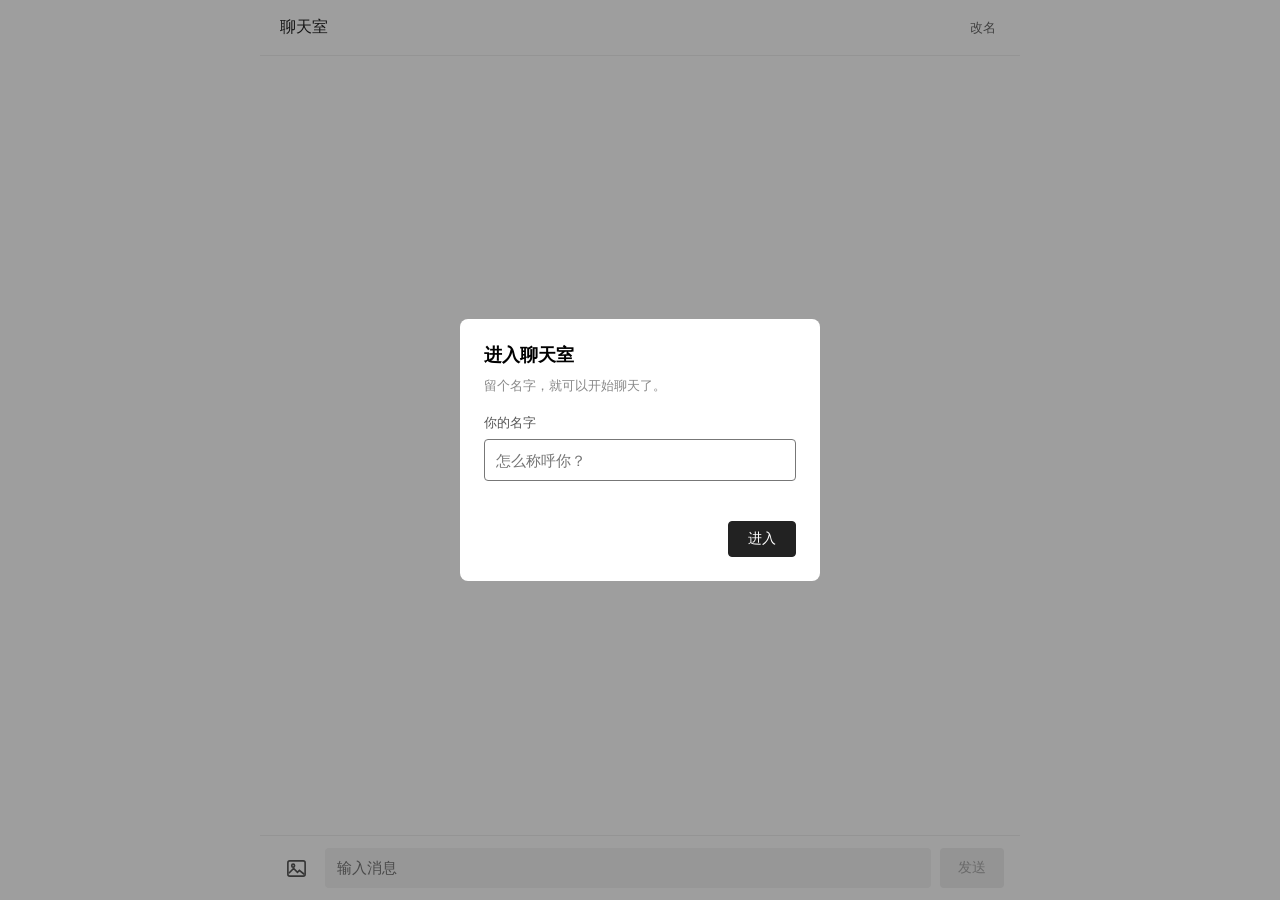
==== commit 9030e3d4: "Update index.html" ====
--- a/index.html
+++ b/index.html
@@ -1,4 +1,6 @@
-<html lang="zh-CN" data-trae-theme="light"><head>
+<!doctype html>
+<html lang="zh-CN">
+<head>
   <meta charset="UTF-8">
   <meta name="viewport" content="width=device-width, initial-scale=1.0">
   <title>聊天室</title>
@@ -487,935 +489,13 @@
       }
     }
   </style>
-<style data-trae-edit-ui="true" id="trae-previewer-tools-styles">:root {
-  --trae-layer-image-download: 89990;
-  --trae-layer-browser-inspect-overlay: 90000;
-  --trae-layer-browser-inspect-highlight: 90010;
-  --trae-layer-browser-inspect-action: 90020;
-  --trae-layer-text-selection-action: 90030;
-  --trae-layer-edit-tooltip: 100095;
-}
-:root,
-[data-trae-theme='dark'] {
-  --trae-bg-base-default: #171717;
-  --trae-bg-menu: #222427;
-  --trae-bg-overlay-l1: rgba(255, 255, 255, 0.04);
-  --trae-bg-overlay-l2: rgba(255, 255, 255, 0.08);
-  --trae-bg-overlay-l3: rgba(255, 255, 255, 0.12);
-  --trae-bg-overlay-l4: rgba(255, 255, 255, 0.16);
-  --trae-bg-invert: #f5f9fe;
-  --trae-bg-invert-hover: #e8ecf0;
-  --trae-bg-invert-active: #dce0e4;
-  --trae-bg-invert-disabled: rgba(224, 226, 242, 0.12);
-  --bg-bg-brand-disabled: rgba(75, 63, 227, 0.35);
-  --bg-bg-brand-popup: rgba(106, 111, 255, 0.15);
-  --trae-border-l1: #e0e2f217;
-  --trae-border-l2: rgba(255, 255, 255, 0.12);
-  --trae-border-l3: rgba(255, 255, 255, 0.08);
-  --trae-border-neutral-l3: rgba(229, 229, 229, 0.20);
-  --trae-border-brand: #6a6fff;
-  --trae-text-default: #f5f9fe;
-  --trae-text-default-hover: #f5f9fe;
-  --trae-text-default-active: #f5f9fe;
-  --trae-text-secondary: rgba(245, 249, 254, 0.5);
-  --trae-text-tertiary: rgba(245, 249, 254, 0.4);
-  --trae-text-disabled: #666b75;
-  --trae-text-onaccent: #222427;
-  --trae-icon-default: #f5f9fe;
-  --trae-icon-secondary: rgba(245, 249, 254, 0.5);
-  --trae-icon-brand: #6a6fff;
-  --icon-icon-brand: var(--trae-icon-brand);
-  --trae-icon-onaccent: #222427;
-  --trae-status-success: #22c55e;
-  --trae-status-primary: #3b82f6;
-  --trae-status-primary-default: #387bff;
-  --trae-status-primary-surface-l1: rgba(53, 121, 255, 0.18);
-  --trae-status-success-default: #33c192;
-  --trae-status-success-surface-l1: rgba(0, 165, 110, 0.18);
-  --trae-status-error-default: #f65a5a;
-  --trae-status-error-surface-l1: rgba(246, 70, 70, 0.18);
-  --trae-annotation-marker-bg: #4b3fe3;
-  --trae-annotation-marker-text: #ffffff;
-  --trae-annotation-region-border: var(--trae-status-primary-default);
-  --trae-region-outside-mask-bg: rgba(0, 0, 0, 0.32);
-  --trae-panel-shadow: 0px 6px 24px -1px rgba(0, 0, 0, 0.16);
-  --trae-floating-shadow: 0px 2px 8px 0px rgba(0, 0, 0, 0.2);
-  --trae-shadow-elevation-50: 0 1px 2px -1px rgba(0, 0, 0, 0.45);
-  --text-text-default: var(--trae-text-default);
-  --text-text-onaccent: var(--trae-text-onaccent);
-  --bg-bg-menu: var(--trae-bg-menu);
-  --bg-bg-white: var(--trae-bg-menu);
-  --bg-bg-invert: var(--trae-bg-invert);
-  --bg-bg-invert-disabled: var(--trae-bg-invert-disabled);
-  --bg-bg-overlay-l1: var(--trae-bg-overlay-l1);
-  --bg-bg-overlay-l2: var(--trae-bg-overlay-l2);
-  --bg-bg-overlay-l3: var(--trae-bg-overlay-l3);
-  --border-border-neutral-l1: var(--trae-border-l1);
-  --border-border-brand: var(--trae-border-brand);
-  --border-border-brand-half: rgba(106, 111, 255, 0.4);
-  --status-error-default: var(--trae-status-error-default);
-  --status-error-surface-l1: var(--trae-status-error-surface-l1);
-  --radius-radius-md-12: 12px;
-  --spacers-spacer-0: 0;
-  --spacers-spacer-6: 6px;
-}
-
-[data-trae-theme='light'] {
-  --trae-bg-base-default: #fafafa;
-  --trae-bg-menu: #ffffff;
-  --trae-bg-overlay-l1: rgba(0, 0, 0, 0.04);
-  --trae-bg-overlay-l2: rgba(0, 0, 0, 0.06);
-  --trae-bg-overlay-l3: rgba(0, 0, 0, 0.08);
-  --trae-bg-overlay-l4: rgba(0, 0, 0, 0.12);
-  --trae-bg-invert: #1f2328;
-  --trae-bg-invert-hover: #32383f;
-  --trae-bg-invert-active: #444d56;
-  --trae-bg-invert-disabled: rgba(115, 115, 115, 0.20);
-  --bg-bg-brand-disabled: rgba(75, 63, 227, 0.22);
-  --bg-bg-brand-popup: rgba(170, 183, 255, 0.36);
-  --trae-border-l1: rgba(0, 0, 0, 0.1);
-  --trae-border-l2: rgba(0, 0, 0, 0.12);
-  --trae-border-l3: rgba(0, 0, 0, 0.08);
-  --trae-border-neutral-l3: rgba(115, 115, 115, 0.36);
-  --trae-border-brand: #4b3fe3;
-  --trae-text-default: #1f2328;
-  --trae-text-default-hover: #111214;
-  --trae-text-default-active: #111214;
-  --trae-text-secondary: rgba(31, 35, 40, 0.5);
-  --trae-text-tertiary: rgba(31, 35, 40, 0.4);
-  --trae-text-disabled: #a1a1a1;
-  --trae-text-onaccent: #ffffff;
-  --trae-icon-default: #1f2328;
-  --trae-icon-secondary: rgba(31, 35, 40, 0.5);
-  --trae-icon-brand: #4b3fe3;
-  --icon-icon-brand: var(--trae-icon-brand);
-  --trae-icon-onaccent: #ffffff;
-  --trae-status-success: #22c55e;
-  --trae-status-primary: #3b82f6;
-  --trae-status-primary-default: #2f74ff;
-  --trae-status-primary-surface-l1: rgba(47, 116, 255, 0.12);
-  --trae-status-success-default: #15a877;
-  --trae-status-success-surface-l1: rgba(64, 176, 139, 0.12);
-  --trae-status-error-default: #e8463a;
-  --trae-status-error-surface-l1: rgba(232, 70, 58, 0.12);
-  --trae-annotation-marker-bg: #4b3fe3;
-  --trae-annotation-marker-text: #ffffff;
-  --trae-annotation-region-border: var(--trae-status-primary-default);
-  --trae-region-outside-mask-bg: rgba(0, 0, 0, 0.18);
-  --trae-panel-shadow: 0px 6px 24px -1px rgba(24, 24, 24, 0.06);
-  --trae-floating-shadow: 0px 2px 8px 0px rgba(24, 24, 24, 0.2);
-  --trae-shadow-elevation-50: 0 1px 2px -1px rgba(24, 24, 24, 0.08);
-  --text-text-default: var(--trae-text-default);
-  --text-text-onaccent: var(--trae-text-onaccent);
-  --bg-bg-menu: var(--trae-bg-menu);
-  --bg-bg-white: var(--trae-bg-menu);
-  --bg-bg-invert: var(--trae-bg-invert);
-  --bg-bg-invert-disabled: var(--trae-bg-invert-disabled);
-  --bg-bg-overlay-l1: var(--trae-bg-overlay-l1);
-  --bg-bg-overlay-l2: var(--trae-bg-overlay-l2);
-  --bg-bg-overlay-l3: var(--trae-bg-overlay-l3);
-  --border-border-neutral-l1: var(--trae-border-l1);
-  --border-border-brand: var(--trae-border-brand);
-  --border-border-brand-half: rgba(75, 63, 227, 0.4);
-  --status-error-default: var(--trae-status-error-default);
-  --status-error-surface-l1: var(--trae-status-error-surface-l1);
-  --radius-radius-md-12: 12px;
-  --spacers-spacer-0: 0;
-  --spacers-spacer-6: 6px;
-}
-
-@keyframes trae-spin {
-  to {
-    transform: rotate(360deg);
-  }
-}
-
-@keyframes trae-edit-bar-enter {
-  from {
-    opacity: 0;
-    transform: translateY(-4px) scale(0.98);
-  }
-
-  to {
-    opacity: 1;
-    transform: translateY(0) scale(1);
-  }
-}
-
-@keyframes trae-edit-bar-leave {
-  from {
-    opacity: 1;
-    transform: translateY(0) scale(1);
-  }
-
-  to {
-    opacity: 0;
-    transform: translateY(-4px) scale(0.98);
-  }
-}
-
-@keyframes trae-edit-panel-leave {
-  from {
-    opacity: 1;
-    transform: translateY(0) scale(1);
-  }
-
-  to {
-    opacity: 0;
-    transform: translateY(-4px) scale(0.98);
-  }
-}
-
-.trae-edit-mode-active:not(.trae-edit-mode-dragging) body *:not([data-trae-edit-ui]):not([data-trae-edit-ui] *) {
-  transition: none !important;
-  animation-play-state: paused !important;
-}
-
-.trae-edit-mode-reorder-hit-test [data-trae-edit-ui]:not(.trae-edit-pointer-shield):not(.trae-edit-panel),
-.trae-edit-mode-reorder-hit-test [data-trae-edit-ui]:not(.trae-edit-pointer-shield):not(.trae-edit-panel) * {
-  pointer-events: none !important;
-}
-
-.trae-browser-inspect-overlay {
-  position: fixed;
-  top: 0;
-  left: 0;
-  width: 100%;
-  height: 100%;
-  z-index: var(--trae-layer-browser-inspect-overlay);
-  pointer-events: auto;
-  background: transparent;
-}
-
-.trae-browser-inspect-highlight-box {
-  position: absolute;
-  top: 0;
-  left: 0;
-  z-index: var(--trae-layer-browser-inspect-highlight);
-  display: none;
-}
-
-.trae-browser-inspect-highlight-tag {
-  position: absolute;
-  left: 0px;
-  top: 0px;
-  height: 18px;
-  padding: 0 6px;
-  box-sizing: border-box;
-  border-radius: 4px;
-  background-color: var(--trae-status-success-default);
-  color: var(--trae-text-onaccent);
-  font-size: 12px;
-  font-weight: 400;
-  display: none;
-  align-items: center;
-  z-index: var(--trae-layer-browser-inspect-action);
-}
-
-.trae-browser-inspect-highlight-box-show {
-  display: flex;
-}
-
-.trae-browser-inspect-highlight-tag.trae-browser-inspect-highlight-box-show {
-  display: none;
-}
-
-.trae-browser-inspect-select-button.trae-browser-inspect-highlight-box-show {
-  display: block !important;
-}
-
-.trae-browser-inspect-select-button {
-  position: absolute;
-  top: 0;
-  left: 0;
-  display: none;
-  z-index: var(--trae-layer-browser-inspect-action);
-}
-
-.trae-browser-inspect-select-highlight-box {
-  background: transparent !important;
-}
-
-.trae-browser-inspect-select-highlight-box .trae-browser-inspect-highlight-tag {
-  background-color: var(--trae-status-success-default);
-}
-
-.trae-add-to-chat-card {
-  display: block;
-  overflow: hidden;
-  background: var(--trae-bg-menu);
-  border: 1px solid var(--trae-border-l1);
-  border-radius: 8px;
-  box-shadow: var(--trae-floating-shadow);
-  transition:
-    width 0.25s cubic-bezier(0.4, 0, 0.2, 1),
-    height 0.25s cubic-bezier(0.4, 0, 0.2, 1);
-}
-
-.trae-add-to-chat-content {
-  position: relative;
-  width: max-content;
-}
-
-.trae-fade-exit {
-  opacity: 0;
-  transition: opacity 0.15s ease-out;
-}
-
-.trae-fade-enter {
-  opacity: 1;
-  transition: opacity 0.2s ease-in;
-}
-
-.trae-buttons-view {
-  display: flex;
-  align-items: center;
-  gap: 6px;
-  padding: 4px;
-  background: transparent;
-}
-
-.trae-action-button {
-  display: inline-flex;
-  align-items: center;
-  gap: 4px;
-  padding: 4px 8px;
-  background: transparent;
-  border: none;
-  border-radius: 4px;
-  cursor: pointer;
-  transform: none !important;
-  transition: none !important;
-  animation: none !important;
-}
-
-.trae-action-button:hover {
-  background: var(--trae-bg-overlay-l2);
-}
-
-.trae-action-button:active {
-  background: var(--trae-bg-overlay-l3);
-}
-
-.trae-action-button:focus-visible {
-  outline: 2px solid var(--trae-status-primary);
-  outline-offset: 1px;
-}
-
-.trae-action-button-icon {
-  display: flex;
-  align-items: center;
-  justify-content: center;
-  width: 16px;
-  height: 16px;
-  color: var(--trae-icon-default);
-  flex-shrink: 0;
-}
-
-.trae-action-button-title {
-  font-family: -apple-system, BlinkMacSystemFont, 'Segoe UI', Roboto, sans-serif;
-  font-size: 11px;
-  font-weight: 500;
-  line-height: 16px;
-  color: var(--trae-text-default);
-  white-space: nowrap;
-}
-
-.trae-edit-toolbar-button-active {
-  background: var(--bg-bg-brand-disabled, rgba(75, 63, 227, 0.22)) !important;
-  color: var(--icon-icon-brand, #4b3fe3) !important;
-  font-weight: bold !important;
-}
-
-.trae-edit-toolbar-button-active:hover {
-  background: var(--bg-bg-brand-popup, rgba(170, 183, 255, 0.36)) !important;
-}
-
-.trae-edit-toolbar button[data-action='alignment-dropdown']:hover,
-.trae-edit-toolbar button[data-action='text-align-dropdown']:hover,
-.trae-edit-toolbar button[data-action='font-decrease']:hover,
-.trae-edit-toolbar button[data-action='font-increase']:hover,
-.trae-edit-toolbar button[data-action^='align-']:hover {
-  border-radius: 8px;
-  background: var(--bg-bg-overlay-l1, rgba(115, 115, 115, 0.08)) !important;
-}
-
-.trae-edit-toolbar button[data-action='alignment-dropdown']:active,
-.trae-edit-toolbar button[data-action='text-align-dropdown']:active,
-.trae-edit-toolbar button[data-action='font-decrease']:active,
-.trae-edit-toolbar button[data-action='font-increase']:active,
-.trae-edit-toolbar button[data-action^='align-']:active {
-  border-radius: 8px;
-  background: var(--bg-bg-overlay-l2, rgba(115, 115, 115, 0.12)) !important;
-}
-
-.trae-comment-input {
-  background: transparent;
-  color: var(--trae-text-default);
-  caret-color: var(--trae-text-default);
-}
-
-.trae-comment-input::placeholder {
-  color: var(--trae-text-tertiary);
-}
-
-.trae-point-edit-bar,
-.trae-point-comment-input-bar,
-.trae-comment-only-panel {
-  transform-origin: top center;
-  will-change: opacity, transform;
-}
-
-.trae-edit-panel:not(.trae-edit-panel-leave) {
-  pointer-events: auto !important;
-}
-
-.trae-edit-bar-enter {
-  animation: trae-edit-bar-enter var(--transition-normal, 0.18s cubic-bezier(0.2, 0, 0, 1)) both;
-}
-
-.trae-edit-bar-leave {
-  pointer-events: none;
-  animation: trae-edit-bar-leave var(--transition-fast, 0.14s ease) both;
-}
-
-.trae-edit-panel-leave {
-  pointer-events: none;
-  animation: trae-edit-panel-leave var(--transition-fast, 0.14s ease) both;
-}
-
-.trae-edit-panel [data-trae-tooltip] {
-  position: relative;
-}
-
-.trae-edit-panel [data-trae-tooltip]::after {
-  content: attr(data-trae-tooltip);
-  position: absolute;
-  left: 50%;
-  bottom: calc(100% + 8px);
-  z-index: var(--trae-layer-edit-tooltip);
-  padding: 6px 10px;
-  border-radius: 6px;
-  background: var(--trae-bg-invert, var(--bg-bg-invert));
-  color: var(--trae-text-onaccent, var(--text-text-onaccent));
-  box-shadow: var(--trae-floating-shadow);
-  font-family: -apple-system, BlinkMacSystemFont, 'SF Pro Text', 'PingFang SC', sans-serif;
-  font-size: 11px;
-  font-weight: 500;
-  line-height: 16px;
-  letter-spacing: 0.039px;
-  white-space: nowrap;
-  pointer-events: none;
-  box-sizing: border-box;
-  opacity: 0;
-  transform: translateX(-50%);
-  visibility: hidden;
-}
-
-.trae-edit-panel [data-trae-tooltip]::before {
-  content: '';
-  position: absolute;
-  left: 50%;
-  bottom: calc(100% + 5px);
-  z-index: var(--trae-layer-edit-tooltip);
-  width: 8px;
-  height: 4px;
-  background: var(--trae-bg-invert, var(--bg-bg-invert));
-  clip-path: polygon(0 0, 100% 0, 50% 100%);
-  transform: translateX(-50%);
-  pointer-events: none;
-  opacity: 0;
-  visibility: hidden;
-}
-
-.trae-edit-panel [data-trae-tooltip]:hover::after,
-.trae-edit-panel [data-trae-tooltip]:focus-visible::after,
-.trae-edit-panel [data-trae-tooltip]:hover::before,
-.trae-edit-panel [data-trae-tooltip]:focus-visible::before {
-  opacity: 1;
-  visibility: visible;
-}
-
-.trae-comment-btn {
-  justify-content: center;
-  cursor: pointer;
-  transition: background-color 0.15s ease;
-}
-
-.trae-comment-btn:disabled {
-  cursor: not-allowed;
-}
-
-.trae-comment-btn:focus-visible {
-  outline: 2px solid var(--trae-status-primary);
-  outline-offset: 1px;
-}
-
-.trae-comment-btn-primary {
-  background: var(--trae-bg-invert);
-  color: var(--trae-text-onaccent);
-}
-
-.trae-comment-btn-primary:hover:not(:disabled) {
-  background: var(--trae-bg-invert-hover);
-}
-
-.trae-comment-btn-primary:active:not(:disabled) {
-  background: var(--trae-bg-invert-active);
-}
-
-.trae-comment-btn-primary:disabled {
-  background: var(--trae-bg-invert-disabled);
-  color: var(--trae-text-disabled);
-}
-
-.trae-comment-btn-secondary {
-  background: var(--trae-bg-overlay-l2);
-  color: var(--trae-text-default);
-}
-
-.trae-comment-btn-secondary:hover:not(:disabled) {
-  background: var(--trae-bg-overlay-l3);
-}
-
-.trae-comment-btn-secondary:active:not(:disabled) {
-  background: var(--trae-bg-overlay-l4);
-}
-
-.trae-comment-btn-secondary:disabled {
-  background: var(--trae-bg-overlay-l2);
-  color: var(--trae-text-disabled);
-}
-
-.trae-comment-btn-text {
-  background: transparent;
-  color: var(--trae-text-default);
-}
-
-.trae-comment-btn-text:hover:not(:disabled) {
-  border-radius: 8px;
-  background: var(--bg-bg-overlay-l1, var(--trae-bg-overlay-l1));
-  color: var(--trae-text-default-hover);
-}
-
-.trae-comment-btn-text:active:not(:disabled) {
-  border-radius: 8px;
-  background: var(--trae-bg-overlay-l2);
-  color: var(--trae-text-default-active);
-}
-
-.trae-comment-btn-text:disabled {
-  background: transparent;
-  color: var(--trae-text-disabled);
-}
-
-.trae-marking-btn {
-  justify-content: center;
-}
-
-.trae-marking-btn:hover:not(:disabled) {
-  background: var(--trae-bg-overlay-l1) !important;
-}
-
-.trae-marking-btn-active {
-  background: var(--bg-bg-brand-disabled, rgba(75, 63, 227, 0.22)) !important;
-  color: var(--icon-icon-brand, var(--trae-icon-brand)) !important;
-}
-
-.trae-marking-btn-active:hover {
-  background: var(--bg-bg-brand-popup, rgba(170, 183, 255, 0.36)) !important;
-  color: var(--icon-icon-brand, var(--trae-icon-brand)) !important;
-}
-
-.trae-marking-btn:active:not(:disabled) {
-  background: var(--trae-bg-overlay-l2) !important;
-}
-
-.trae-marking-btn:disabled {
-  color: var(--trae-text-disabled) !important;
-  cursor: not-allowed !important;
-}
-
-.trae-action-button-shortcut {
-  display: flex;
-  align-items: center;
-  gap: 2px;
-  color: var(--trae-icon-secondary);
-  flex-shrink: 0;
-}
-
-.trae-shortcut-container {
-  display: flex;
-  align-items: center;
-  gap: 2px;
-}
-
-.trae-shortcut-key {
-  font-family: -apple-system, BlinkMacSystemFont, 'Segoe UI', Roboto, sans-serif;
-  font-size: 11px;
-  font-weight: 500;
-  line-height: 12px;
-  color: var(--trae-icon-secondary);
-}
-
-.trae-add-to-chat-divider {
-  width: 2px;
-  height: 12px;
-  padding: 0 6px;
-  box-sizing: content-box;
-  background-clip: content-box;
-  background-color: var(--trae-border-l2);
-  flex-shrink: 0;
-}
-
-.trae-editor-view {
-  display: flex;
-  flex-direction: column;
-  width: 320px;
-  padding: 8px;
-  background: transparent;
-}
-
-.trae-editor-text-container {
-  display: flex;
-  align-items: center;
-  padding: 8px;
-  background: var(--trae-bg-overlay-l1);
-  border: 1px solid var(--trae-border-l3);
-  border-radius: 4px;
-  gap: 8px;
-}
-
-.trae-editor-textarea {
-  flex: 1;
-  padding: 0 2px;
-  border: none;
-  background: transparent;
-  font-family: -apple-system, BlinkMacSystemFont, 'Segoe UI', Roboto, sans-serif;
-  font-size: 13px;
-  font-weight: 400;
-  line-height: 20px;
-  color: var(--trae-text-default);
-  resize: none;
-  outline: none;
-  overflow-y: auto;
-  max-height: 140px;
-}
-
-.trae-editor-textarea::placeholder {
-  color: var(--trae-text-tertiary);
-}
-
-.trae-editor-action-bar {
-  display: flex;
-  align-items: center;
-  justify-content: flex-end;
-  gap: 4px;
-  max-height: 0;
-  opacity: 0;
-  overflow: hidden;
-  transition:
-    max-height 0.2s ease-out,
-    opacity 0.2s ease-out,
-    margin-top 0.2s ease-out;
-}
-
-.trae-editor-action-bar-visible {
-  max-height: 32px;
-  opacity: 1;
-  margin-top: 8px;
-}
-
-.trae-editor-cancel-button {
-  display: flex;
-  align-items: center;
-  justify-content: center;
-  height: 24px;
-  padding: 0 4px;
-  background: var(--trae-bg-overlay-l2);
-  border: none;
-  border-radius: 4px;
-  cursor: pointer;
-  transition: background-color 0.15s ease;
-}
-
-.trae-editor-cancel-button:hover {
-  background: var(--trae-bg-overlay-l3);
-}
-
-.trae-editor-cancel-button:active {
-  background: var(--trae-bg-overlay-l3);
-}
-
-.trae-editor-cancel-button:focus-visible {
-  outline: 2px solid var(--trae-status-primary);
-  outline-offset: 1px;
-}
-
-.trae-editor-cancel-text {
-  font-family: -apple-system, BlinkMacSystemFont, 'Segoe UI', Roboto, sans-serif;
-  font-size: 11px;
-  font-weight: 500;
-  line-height: 16px;
-  color: var(--trae-text-default);
-  white-space: nowrap;
-  padding: 0 4px;
-}
-
-.trae-editor-submit-button {
-  display: flex;
-  align-items: center;
-  justify-content: center;
-  height: 24px;
-  padding: 0 8px;
-  background: var(--trae-bg-invert);
-  border: none;
-  border-radius: 4px;
-  cursor: pointer;
-  transition: background-color 0.15s ease;
-}
-
-.trae-editor-submit-button:hover {
-  background: var(--trae-bg-invert-hover);
-}
-
-.trae-editor-submit-button:active {
-  background: var(--trae-bg-invert-active);
-}
-
-.trae-editor-submit-button:focus-visible {
-  outline: 2px solid var(--trae-status-primary);
-  outline-offset: 1px;
-}
-
-.trae-editor-submit-text {
-  font-family: -apple-system, BlinkMacSystemFont, 'Segoe UI', Roboto, sans-serif;
-  font-size: 11px;
-  font-weight: 500;
-  line-height: 16px;
-  color: var(--trae-text-onaccent);
-  white-space: nowrap;
-  padding: 0 4px;
-}
-
-.trae-editor-submit-icon {
-  display: flex;
-  align-items: center;
-  justify-content: center;
-  width: 12px;
-  height: 12px;
-  color: var(--trae-icon-onaccent);
-  flex-shrink: 0;
-}
-
-.trae-success-view {
-  display: flex;
-  align-items: center;
-  justify-content: center;
-  gap: 6px;
-  padding: 0 12px;
-  height: 32px;
-  white-space: nowrap;
-}
-
-.trae-success-icon {
-  display: flex;
-  align-items: center;
-  justify-content: center;
-  width: 16px;
-  height: 16px;
-  color: var(--trae-status-success);
-  flex-shrink: 0;
-}
-
-.trae-success-text {
-  font-family: -apple-system, BlinkMacSystemFont, 'Segoe UI', Roboto, sans-serif;
-  font-size: 12px;
-  font-weight: 400;
-  line-height: 18px;
-  color: var(--trae-text-default);
-  user-select: none;
-}
-</style><style data-trae-pptx-captured-css="true">* { box-sizing: border-box; }
-[hidden] { display: none !important; }
-body { margin: 0px; color: rgb(34, 34, 34); background: rgb(255, 255, 255); font-family: -apple-system, BlinkMacSystemFont, "Segoe UI", "Microsoft YaHei", sans-serif; }
-button, textarea, input { font: inherit; }
-button { cursor: pointer; }
-.app { display: flex; flex-direction: column; width: 100%; max-width: 760px; height: 100dvh; margin: 0px auto; overflow: hidden; background: rgb(255, 255, 255); }
-.topbar { display: flex; flex-shrink: 0; align-items: center; justify-content: space-between; min-height: 56px; padding: 10px 20px; border-bottom: 1px solid rgb(238, 238, 238); background: rgb(255, 255, 255); }
-.topbar h1 { margin: 0px; font-size: 16px; font-weight: 500; }
-.room-hint { display: none; }
-.profile-actions { display: flex; align-items: center; gap: 10px; min-width: 0px; }
-.current-name { max-width: 140px; overflow: hidden; color: rgb(102, 102, 102); font-size: 13px; text-overflow: ellipsis; white-space: nowrap; }
-.text-button { padding: 4px; border: 0px; color: rgb(102, 102, 102); background: transparent; font-size: 13px; }
-.text-button:hover { color: rgb(17, 17, 17); }
-.messages { flex: 1 1 0%; overflow-y: auto; padding: 18px 20px; background: rgb(255, 255, 255); scroll-behavior: smooth; }
-.empty-state { margin-top: 30vh; color: rgb(160, 160, 160); font-size: 14px; text-align: center; }
-.time-divider, .system-message { margin: 15px 0px; color: rgb(153, 153, 153); font-size: 12px; line-height: 1.5; text-align: center; }
-.message-row { display: flex; align-items: flex-start; gap: 10px; margin: 16px 0px; }
-.message-row.own { flex-direction: row-reverse; }
-.avatar { display: none; }
-.message-content { display: flex; flex-direction: column; align-items: flex-start; max-width: min(72%, 560px); min-width: 0px; }
-.own .message-content { align-items: flex-end; }
-.sender-name { margin: 0px 0px 4px 2px; color: rgb(136, 136, 136); font-size: 12px; }
-.bubble { max-width: 100%; padding: 8px 11px; border-radius: 5px; background: rgb(243, 243, 243); font-size: 15px; line-height: 1.55; overflow-wrap: anywhere; white-space: pre-wrap; }
-.own .bubble { color: rgb(255, 255, 255); background: rgb(34, 34, 34); }
-.own .image-bubble { background: rgb(243, 243, 243); }
-.image-bubble { padding: 3px; line-height: 0; }
-.message-image { display: block; width: auto; max-width: min(260px, 60vw); max-height: 320px; border-radius: 3px; cursor: zoom-in; object-fit: contain; }
-.message-meta { display: flex; align-items: center; gap: 8px; margin-top: 4px; color: rgb(160, 160, 160); font-size: 11px; }
-.recall-button { padding: 0px; border: 0px; color: rgb(136, 136, 136); background: transparent; font-size: 11px; opacity: 0; }
-.message-row:hover .recall-button, .recall-button:focus-visible { opacity: 1; }
-.recall-button:hover { color: rgb(51, 51, 51); text-decoration: underline; }
-.composer { flex-shrink: 0; padding: 12px 16px; border-top: 1px solid rgb(238, 238, 238); background: rgb(255, 255, 255); }
-.preview-list { display: flex; gap: 10px; overflow-x: auto; padding: 3px 4px 11px; }
-.preview-item { position: relative; flex: 0 0 62px; width: 62px; height: 62px; }
-.preview-item img { width: 100%; height: 100%; border: 1px solid rgb(212, 212, 212); border-radius: 4px; object-fit: cover; }
-.remove-preview { position: absolute; top: -6px; right: -6px; display: grid; width: 20px; height: 20px; padding: 0px; place-items: center; border: 0px; border-radius: 50%; color: rgb(255, 255, 255); background: rgba(0, 0, 0, 0.72); font-size: 15px; line-height: 1; }
-.input-row { display: flex; align-items: flex-end; gap: 9px; }
-.image-button { display: grid; flex: 0 0 40px; width: 40px; height: 40px; padding: 0px; place-items: center; border: 0px; border-radius: 4px; color: rgb(85, 85, 85); background: transparent; }
-.image-button:hover { background: rgb(232, 232, 232); }
-.image-button svg { width: 23px; height: 23px; }
-.message-input { flex: 1 1 0%; min-width: 0px; min-height: 40px; max-height: 120px; padding: 9px 11px; resize: none; border: 1px solid transparent; border-radius: 4px; outline: none; background: rgb(243, 243, 243); font-size: 15px; line-height: 20px; }
-.message-input:focus { border-color: rgb(221, 221, 221); }
-.send-button { flex: 0 0 64px; height: 40px; border: 0px; border-radius: 4px; color: rgb(255, 255, 255); background: rgb(34, 34, 34); font-size: 14px; }
-.send-button:hover:not(:disabled) { background: rgb(0, 0, 0); }
-.send-button:disabled { color: rgb(170, 170, 170); background: rgb(238, 238, 238); cursor: default; }
-.composer-hint { display: none; }
-dialog { padding: 0px; border: 0px; }
-dialog::backdrop { background: rgba(0, 0, 0, 0.38); }
-.profile-dialog { width: min(88vw, 360px); padding: 24px; border-radius: 8px; background: rgb(255, 255, 255); }
-.profile-dialog h2 { margin: 0px; font-size: 18px; font-weight: 600; }
-.profile-description { margin: 9px 0px 18px; color: rgb(136, 136, 136); font-size: 13px; line-height: 1.6; }
-.profile-dialog label { display: block; margin-bottom: 7px; color: rgb(85, 85, 85); font-size: 13px; }
-.name-input { width: 100%; height: 42px; padding: 0px 11px; border: 1px solid rgb(204, 204, 204); border-radius: 4px; outline: none; font-size: 15px; }
-.name-input:focus { border-color: rgb(119, 119, 119); }
-.form-error { min-height: 18px; margin: 6px 0px 0px; color: rgb(201, 65, 65); font-size: 12px; }
-.dialog-actions { display: flex; justify-content: flex-end; gap: 9px; margin-top: 16px; }
-.dialog-actions button { min-width: 68px; height: 36px; border-radius: 4px; font-size: 14px; }
-.cancel-button { border: 1px solid rgb(204, 204, 204); background: rgb(255, 255, 255); }
-.confirm-button { border: 1px solid rgb(34, 34, 34); color: rgb(255, 255, 255); background: rgb(34, 34, 34); }
-.image-viewer { width: 100vw; max-width: none; height: 100dvh; max-height: none; margin: 0px; background: rgb(21, 21, 21); }
-.image-viewer::backdrop { background: rgb(21, 21, 21); }
-.viewer-body { display: grid; width: 100%; height: 100%; place-items: center; }
-.viewer-body img { max-width: 94vw; max-height: 92dvh; object-fit: contain; }
-.close-viewer { position: fixed; top: 16px; right: 18px; width: 38px; height: 38px; border: 0px; border-radius: 50%; color: rgb(255, 255, 255); background: rgba(255, 255, 255, 0.15); font-size: 25px; line-height: 1; }
-.toast { position: fixed; z-index: 20; bottom: 110px; left: 50%; max-width: 80vw; padding: 9px 15px; transform: translateX(-50%); border-radius: 4px; color: rgb(255, 255, 255); background: rgba(0, 0, 0, 0.75); font-size: 13px; text-align: center; }
-@media (max-width: 560px) {
-  .messages { padding-right: 12px; padding-left: 12px; }
-  .message-content { max-width: 78%; }
-  .composer-hint { display: none; }
-  .composer { padding-bottom: max(10px, env(safe-area-inset-bottom)); }
-}
-@media (hover: none) {
-  .recall-button { opacity: 1; }
-}
-:root { --trae-layer-image-download: 89990; --trae-layer-browser-inspect-overlay: 90000; --trae-layer-browser-inspect-highlight: 90010; --trae-layer-browser-inspect-action: 90020; --trae-layer-text-selection-action: 90030; --trae-layer-edit-tooltip: 100095; }
-:root, [data-trae-theme="dark"] { --trae-bg-base-default: #171717; --trae-bg-menu: #222427; --trae-bg-overlay-l1: rgba(255, 255, 255, 0.04); --trae-bg-overlay-l2: rgba(255, 255, 255, 0.08); --trae-bg-overlay-l3: rgba(255, 255, 255, 0.12); --trae-bg-overlay-l4: rgba(255, 255, 255, 0.16); --trae-bg-invert: #f5f9fe; --trae-bg-invert-hover: #e8ecf0; --trae-bg-invert-active: #dce0e4; --trae-bg-invert-disabled: rgba(224, 226, 242, 0.12); --bg-bg-brand-disabled: rgba(75, 63, 227, 0.35); --bg-bg-brand-popup: rgba(106, 111, 255, 0.15); --trae-border-l1: #e0e2f217; --trae-border-l2: rgba(255, 255, 255, 0.12); --trae-border-l3: rgba(255, 255, 255, 0.08); --trae-border-neutral-l3: rgba(229, 229, 229, 0.20); --trae-border-brand: #6a6fff; --trae-text-default: #f5f9fe; --trae-text-default-hover: #f5f9fe; --trae-text-default-active: #f5f9fe; --trae-text-secondary: rgba(245, 249, 254, 0.5); --trae-text-tertiary: rgba(245, 249, 254, 0.4); --trae-text-disabled: #666b75; --trae-text-onaccent: #222427; --trae-icon-default: #f5f9fe; --trae-icon-secondary: rgba(245, 249, 254, 0.5); --trae-icon-brand: #6a6fff; --icon-icon-brand: var(--trae-icon-brand); --trae-icon-onaccent: #222427; --trae-status-success: #22c55e; --trae-status-primary: #3b82f6; --trae-status-primary-default: #387bff; --trae-status-primary-surface-l1: rgba(53, 121, 255, 0.18); --trae-status-success-default: #33c192; --trae-status-success-surface-l1: rgba(0, 165, 110, 0.18); --trae-status-error-default: #f65a5a; --trae-status-error-surface-l1: rgba(246, 70, 70, 0.18); --trae-annotation-marker-bg: #4b3fe3; --trae-annotation-marker-text: #ffffff; --trae-annotation-region-border: var(--trae-status-primary-default); --trae-region-outside-mask-bg: rgba(0, 0, 0, 0.32); --trae-panel-shadow: 0px 6px 24px -1px rgba(0, 0, 0, 0.16); --trae-floating-shadow: 0px 2px 8px 0px rgba(0, 0, 0, 0.2); --trae-shadow-elevation-50: 0 1px 2px -1px rgba(0, 0, 0, 0.45); --text-text-default: var(--trae-text-default); --text-text-onaccent: var(--trae-text-onaccent); --bg-bg-menu: var(--trae-bg-menu); --bg-bg-white: var(--trae-bg-menu); --bg-bg-invert: var(--trae-bg-invert); --bg-bg-invert-disabled: var(--trae-bg-invert-disabled); --bg-bg-overlay-l1: var(--trae-bg-overlay-l1); --bg-bg-overlay-l2: var(--trae-bg-overlay-l2); --bg-bg-overlay-l3: var(--trae-bg-overlay-l3); --border-border-neutral-l1: var(--trae-border-l1); --border-border-brand: var(--trae-border-brand); --border-border-brand-half: rgba(106, 111, 255, 0.4); --status-error-default: var(--trae-status-error-default); --status-error-surface-l1: var(--trae-status-error-surface-l1); --radius-radius-md-12: 12px; --spacers-spacer-0: 0; --spacers-spacer-6: 6px; }
-[data-trae-theme="light"] { --trae-bg-base-default: #fafafa; --trae-bg-menu: #ffffff; --trae-bg-overlay-l1: rgba(0, 0, 0, 0.04); --trae-bg-overlay-l2: rgba(0, 0, 0, 0.06); --trae-bg-overlay-l3: rgba(0, 0, 0, 0.08); --trae-bg-overlay-l4: rgba(0, 0, 0, 0.12); --trae-bg-invert: #1f2328; --trae-bg-invert-hover: #32383f; --trae-bg-invert-active: #444d56; --trae-bg-invert-disabled: rgba(115, 115, 115, 0.20); --bg-bg-brand-disabled: rgba(75, 63, 227, 0.22); --bg-bg-brand-popup: rgba(170, 183, 255, 0.36); --trae-border-l1: rgba(0, 0, 0, 0.1); --trae-border-l2: rgba(0, 0, 0, 0.12); --trae-border-l3: rgba(0, 0, 0, 0.08); --trae-border-neutral-l3: rgba(115, 115, 115, 0.36); --trae-border-brand: #4b3fe3; --trae-text-default: #1f2328; --trae-text-default-hover: #111214; --trae-text-default-active: #111214; --trae-text-secondary: rgba(31, 35, 40, 0.5); --trae-text-tertiary: rgba(31, 35, 40, 0.4); --trae-text-disabled: #a1a1a1; --trae-text-onaccent: #ffffff; --trae-icon-default: #1f2328; --trae-icon-secondary: rgba(31, 35, 40, 0.5); --trae-icon-brand: #4b3fe3; --icon-icon-brand: var(--trae-icon-brand); --trae-icon-onaccent: #ffffff; --trae-status-success: #22c55e; --trae-status-primary: #3b82f6; --trae-status-primary-default: #2f74ff; --trae-status-primary-surface-l1: rgba(47, 116, 255, 0.12); --trae-status-success-default: #15a877; --trae-status-success-surface-l1: rgba(64, 176, 139, 0.12); --trae-status-error-default: #e8463a; --trae-status-error-surface-l1: rgba(232, 70, 58, 0.12); --trae-annotation-marker-bg: #4b3fe3; --trae-annotation-marker-text: #ffffff; --trae-annotation-region-border: var(--trae-status-primary-default); --trae-region-outside-mask-bg: rgba(0, 0, 0, 0.18); --trae-panel-shadow: 0px 6px 24px -1px rgba(24, 24, 24, 0.06); --trae-floating-shadow: 0px 2px 8px 0px rgba(24, 24, 24, 0.2); --trae-shadow-elevation-50: 0 1px 2px -1px rgba(24, 24, 24, 0.08); --text-text-default: var(--trae-text-default); --text-text-onaccent: var(--trae-text-onaccent); --bg-bg-menu: var(--trae-bg-menu); --bg-bg-white: var(--trae-bg-menu); --bg-bg-invert: var(--trae-bg-invert); --bg-bg-invert-disabled: var(--trae-bg-invert-disabled); --bg-bg-overlay-l1: var(--trae-bg-overlay-l1); --bg-bg-overlay-l2: var(--trae-bg-overlay-l2); --bg-bg-overlay-l3: var(--trae-bg-overlay-l3); --border-border-neutral-l1: var(--trae-border-l1); --border-border-brand: var(--trae-border-brand); --border-border-brand-half: rgba(75, 63, 227, 0.4); --status-error-default: var(--trae-status-error-default); --status-error-surface-l1: var(--trae-status-error-surface-l1); --radius-radius-md-12: 12px; --spacers-spacer-0: 0; --spacers-spacer-6: 6px; }
-@keyframes trae-spin { 
-  100% { transform: rotate(360deg); }
-}
-@keyframes trae-edit-bar-enter { 
-  0% { opacity: 0; transform: translateY(-4px) scale(0.98); }
-  100% { opacity: 1; transform: translateY(0px) scale(1); }
-}
-@keyframes trae-edit-bar-leave { 
-  0% { opacity: 1; transform: translateY(0px) scale(1); }
-  100% { opacity: 0; transform: translateY(-4px) scale(0.98); }
-}
-@keyframes trae-edit-panel-leave { 
-  0% { opacity: 1; transform: translateY(0px) scale(1); }
-  100% { opacity: 0; transform: translateY(-4px) scale(0.98); }
-}
-.trae-edit-mode-active:not(.trae-edit-mode-dragging) body :not([data-trae-edit-ui]):not([data-trae-edit-ui] *) { transition: none !important; animation-play-state: paused !important; }
-.trae-edit-mode-reorder-hit-test [data-trae-edit-ui]:not(.trae-edit-pointer-shield):not(.trae-edit-panel), .trae-edit-mode-reorder-hit-test [data-trae-edit-ui]:not(.trae-edit-pointer-shield):not(.trae-edit-panel) * { pointer-events: none !important; }
-.trae-browser-inspect-overlay { position: fixed; top: 0px; left: 0px; width: 100%; height: 100%; z-index: var(--trae-layer-browser-inspect-overlay); pointer-events: auto; background: transparent; }
-.trae-browser-inspect-highlight-box { position: absolute; top: 0px; left: 0px; z-index: var(--trae-layer-browser-inspect-highlight); display: none; }
-.trae-browser-inspect-highlight-tag { position: absolute; left: 0px; top: 0px; height: 18px; padding: 0px 6px; box-sizing: border-box; border-radius: 4px; background-color: var(--trae-status-success-default); color: var(--trae-text-onaccent); font-size: 12px; font-weight: 400; display: none; align-items: center; z-index: var(--trae-layer-browser-inspect-action); }
-.trae-browser-inspect-highlight-box-show { display: flex; }
-.trae-browser-inspect-highlight-tag.trae-browser-inspect-highlight-box-show { display: none; }
-.trae-browser-inspect-select-button.trae-browser-inspect-highlight-box-show { display: block !important; }
-.trae-browser-inspect-select-button { position: absolute; top: 0px; left: 0px; display: none; z-index: var(--trae-layer-browser-inspect-action); }
-.trae-browser-inspect-select-highlight-box { background: transparent !important; }
-.trae-browser-inspect-select-highlight-box .trae-browser-inspect-highlight-tag { background-color: var(--trae-status-success-default); }
-.trae-add-to-chat-card { display: block; overflow: hidden; background: var(--trae-bg-menu); border: 1px solid var(--trae-border-l1); border-radius: 8px; box-shadow: var(--trae-floating-shadow); transition: width 0.25s cubic-bezier(0.4, 0, 0.2, 1), height 0.25s cubic-bezier(0.4, 0, 0.2, 1); }
-.trae-add-to-chat-content { position: relative; width: max-content; }
-.trae-fade-exit { opacity: 0; transition: opacity 0.15s ease-out; }
-.trae-fade-enter { opacity: 1; transition: opacity 0.2s ease-in; }
-.trae-buttons-view { display: flex; align-items: center; gap: 6px; padding: 4px; background: transparent; }
-.trae-action-button { display: inline-flex; align-items: center; gap: 4px; padding: 4px 8px; background: transparent; border: none; border-radius: 4px; cursor: pointer; transform: none !important; transition: none !important; animation: auto ease 0s 1 normal none running none !important; }
-.trae-action-button:hover { background: var(--trae-bg-overlay-l2); }
-.trae-action-button:active { background: var(--trae-bg-overlay-l3); }
-.trae-action-button:focus-visible { outline: 2px solid var(--trae-status-primary); outline-offset: 1px; }
-.trae-action-button-icon { display: flex; align-items: center; justify-content: center; width: 16px; height: 16px; color: var(--trae-icon-default); flex-shrink: 0; }
-.trae-action-button-title { font-family: -apple-system, BlinkMacSystemFont, "Segoe UI", Roboto, sans-serif; font-size: 11px; font-weight: 500; line-height: 16px; color: var(--trae-text-default); white-space: nowrap; }
-.trae-edit-toolbar-button-active { background: var(--bg-bg-brand-disabled, rgba(75, 63, 227, 0.22)) !important; color: var(--icon-icon-brand, #4b3fe3) !important; font-weight: bold !important; }
-.trae-edit-toolbar-button-active:hover { background: var(--bg-bg-brand-popup, rgba(170, 183, 255, 0.36)) !important; }
-.trae-edit-toolbar button[data-action="alignment-dropdown"]:hover, .trae-edit-toolbar button[data-action="text-align-dropdown"]:hover, .trae-edit-toolbar button[data-action="font-decrease"]:hover, .trae-edit-toolbar button[data-action="font-increase"]:hover, .trae-edit-toolbar button[data-action^="align-"]:hover { border-radius: 8px; background: var(--bg-bg-overlay-l1, rgba(115, 115, 115, 0.08)) !important; }
-.trae-edit-toolbar button[data-action="alignment-dropdown"]:active, .trae-edit-toolbar button[data-action="text-align-dropdown"]:active, .trae-edit-toolbar button[data-action="font-decrease"]:active, .trae-edit-toolbar button[data-action="font-increase"]:active, .trae-edit-toolbar button[data-action^="align-"]:active { border-radius: 8px; background: var(--bg-bg-overlay-l2, rgba(115, 115, 115, 0.12)) !important; }
-.trae-comment-input { background: transparent; color: var(--trae-text-default); caret-color: var(--trae-text-default); }
-.trae-comment-input::placeholder { color: var(--trae-text-tertiary); }
-.trae-point-edit-bar, .trae-point-comment-input-bar, .trae-comment-only-panel { transform-origin: center top; will-change: opacity, transform; }
-.trae-edit-panel:not(.trae-edit-panel-leave) { pointer-events: auto !important; }
-.trae-edit-bar-enter { animation: trae-edit-bar-enter var(--transition-normal, 0.18s cubic-bezier(0.2, 0, 0, 1)) both; }
-.trae-edit-bar-leave { pointer-events: none; animation: trae-edit-bar-leave var(--transition-fast, 0.14s ease) both; }
-.trae-edit-panel-leave { pointer-events: none; animation: trae-edit-panel-leave var(--transition-fast, 0.14s ease) both; }
-.trae-edit-panel [data-trae-tooltip] { position: relative; }
-.trae-edit-panel [data-trae-tooltip]::after { content: attr(data-trae-tooltip); position: absolute; left: 50%; bottom: calc(100% + 8px); z-index: var(--trae-layer-edit-tooltip); padding: 6px 10px; border-radius: 6px; background: var(--trae-bg-invert, var(--bg-bg-invert)); color: var(--trae-text-onaccent, var(--text-text-onaccent)); box-shadow: var(--trae-floating-shadow); font-family: -apple-system, BlinkMacSystemFont, "SF Pro Text", "PingFang SC", sans-serif; font-size: 11px; font-weight: 500; line-height: 16px; letter-spacing: 0.039px; white-space: nowrap; pointer-events: none; box-sizing: border-box; opacity: 0; transform: translateX(-50%); visibility: hidden; }
-.trae-edit-panel [data-trae-tooltip]::before { content: ""; position: absolute; left: 50%; bottom: calc(100% + 5px); z-index: var(--trae-layer-edit-tooltip); width: 8px; height: 4px; background: var(--trae-bg-invert, var(--bg-bg-invert)); clip-path: polygon(0px 0px, 100% 0px, 50% 100%); transform: translateX(-50%); pointer-events: none; opacity: 0; visibility: hidden; }
-.trae-edit-panel [data-trae-tooltip]:hover::after, .trae-edit-panel [data-trae-tooltip]:focus-visible::after, .trae-edit-panel [data-trae-tooltip]:hover::before, .trae-edit-panel [data-trae-tooltip]:focus-visible::before { opacity: 1; visibility: visible; }
-.trae-comment-btn { justify-content: center; cursor: pointer; transition: background-color 0.15s; }
-.trae-comment-btn:disabled { cursor: not-allowed; }
-.trae-comment-btn:focus-visible { outline: 2px solid var(--trae-status-primary); outline-offset: 1px; }
-.trae-comment-btn-primary { background: var(--trae-bg-invert); color: var(--trae-text-onaccent); }
-.trae-comment-btn-primary:hover:not(:disabled) { background: var(--trae-bg-invert-hover); }
-.trae-comment-btn-primary:active:not(:disabled) { background: var(--trae-bg-invert-active); }
-.trae-comment-btn-primary:disabled { background: var(--trae-bg-invert-disabled); color: var(--trae-text-disabled); }
-.trae-comment-btn-secondary { background: var(--trae-bg-overlay-l2); color: var(--trae-text-default); }
-.trae-comment-btn-secondary:hover:not(:disabled) { background: var(--trae-bg-overlay-l3); }
-.trae-comment-btn-secondary:active:not(:disabled) { background: var(--trae-bg-overlay-l4); }
-.trae-comment-btn-secondary:disabled { background: var(--trae-bg-overlay-l2); color: var(--trae-text-disabled); }
-.trae-comment-btn-text { background: transparent; color: var(--trae-text-default); }
-.trae-comment-btn-text:hover:not(:disabled) { border-radius: 8px; background: var(--bg-bg-overlay-l1, var(--trae-bg-overlay-l1)); color: var(--trae-text-default-hover); }
-.trae-comment-btn-text:active:not(:disabled) { border-radius: 8px; background: var(--trae-bg-overlay-l2); color: var(--trae-text-default-active); }
-.trae-comment-btn-text:disabled { background: transparent; color: var(--trae-text-disabled); }
-.trae-marking-btn { justify-content: center; }
-.trae-marking-btn:hover:not(:disabled) { background: var(--trae-bg-overlay-l1) !important; }
-.trae-marking-btn-active { background: var(--bg-bg-brand-disabled, rgba(75, 63, 227, 0.22)) !important; color: var(--icon-icon-brand, var(--trae-icon-brand)) !important; }
-.trae-marking-btn-active:hover { background: var(--bg-bg-brand-popup, rgba(170, 183, 255, 0.36)) !important; color: var(--icon-icon-brand, var(--trae-icon-brand)) !important; }
-.trae-marking-btn:active:not(:disabled) { background: var(--trae-bg-overlay-l2) !important; }
-.trae-marking-btn:disabled { color: var(--trae-text-disabled) !important; cursor: not-allowed !important; }
-.trae-action-button-shortcut { display: flex; align-items: center; gap: 2px; color: var(--trae-icon-secondary); flex-shrink: 0; }
-.trae-shortcut-container { display: flex; align-items: center; gap: 2px; }
-.trae-shortcut-key { font-family: -apple-system, BlinkMacSystemFont, "Segoe UI", Roboto, sans-serif; font-size: 11px; font-weight: 500; line-height: 12px; color: var(--trae-icon-secondary); }
-.trae-add-to-chat-divider { width: 2px; height: 12px; padding: 0px 6px; box-sizing: content-box; background-clip: content-box; background-color: var(--trae-border-l2); flex-shrink: 0; }
-.trae-editor-view { display: flex; flex-direction: column; width: 320px; padding: 8px; background: transparent; }
-.trae-editor-text-container { display: flex; align-items: center; padding: 8px; background: var(--trae-bg-overlay-l1); border: 1px solid var(--trae-border-l3); border-radius: 4px; gap: 8px; }
-.trae-editor-textarea { flex: 1 1 0%; padding: 0px 2px; border: none; background: transparent; font-family: -apple-system, BlinkMacSystemFont, "Segoe UI", Roboto, sans-serif; font-size: 13px; font-weight: 400; line-height: 20px; color: var(--trae-text-default); resize: none; outline: none; overflow-y: auto; max-height: 140px; }
-.trae-editor-textarea::placeholder { color: var(--trae-text-tertiary); }
-.trae-editor-action-bar { display: flex; align-items: center; justify-content: flex-end; gap: 4px; max-height: 0px; opacity: 0; overflow: hidden; transition: max-height 0.2s ease-out, opacity 0.2s ease-out, margin-top 0.2s ease-out; }
-.trae-editor-action-bar-visible { max-height: 32px; opacity: 1; margin-top: 8px; }
-.trae-editor-cancel-button { display: flex; align-items: center; justify-content: center; height: 24px; padding: 0px 4px; background: var(--trae-bg-overlay-l2); border: none; border-radius: 4px; cursor: pointer; transition: background-color 0.15s; }
-.trae-editor-cancel-button:hover { background: var(--trae-bg-overlay-l3); }
-.trae-editor-cancel-button:active { background: var(--trae-bg-overlay-l3); }
-.trae-editor-cancel-button:focus-visible { outline: 2px solid var(--trae-status-primary); outline-offset: 1px; }
-.trae-editor-cancel-text { font-family: -apple-system, BlinkMacSystemFont, "Segoe UI", Roboto, sans-serif; font-size: 11px; font-weight: 500; line-height: 16px; color: var(--trae-text-default); white-space: nowrap; padding: 0px 4px; }
-.trae-editor-submit-button { display: flex; align-items: center; justify-content: center; height: 24px; padding: 0px 8px; background: var(--trae-bg-invert); border: none; border-radius: 4px; cursor: pointer; transition: background-color 0.15s; }
-.trae-editor-submit-button:hover { background: var(--trae-bg-invert-hover); }
-.trae-editor-submit-button:active { background: var(--trae-bg-invert-active); }
-.trae-editor-submit-button:focus-visible { outline: 2px solid var(--trae-status-primary); outline-offset: 1px; }
-.trae-editor-submit-text { font-family: -apple-system, BlinkMacSystemFont, "Segoe UI", Roboto, sans-serif; font-size: 11px; font-weight: 500; line-height: 16px; color: var(--trae-text-onaccent); white-space: nowrap; padding: 0px 4px; }
-.trae-editor-submit-icon { display: flex; align-items: center; justify-content: center; width: 12px; height: 12px; color: var(--trae-icon-onaccent); flex-shrink: 0; }
-.trae-success-view { display: flex; align-items: center; justify-content: center; gap: 6px; padding: 0px 12px; height: 32px; white-space: nowrap; }
-.trae-success-icon { display: flex; align-items: center; justify-content: center; width: 16px; height: 16px; color: var(--trae-status-success); flex-shrink: 0; }
-.trae-success-text { font-family: -apple-system, BlinkMacSystemFont, "Segoe UI", Roboto, sans-serif; font-size: 12px; font-weight: 400; line-height: 18px; color: var(--trae-text-default); user-select: none; }</style></head>
+</head>
 <body>
   <div class="app">
     <header class="topbar">
       <div>
-        <h1>.</h1>
-        <p class="room-hint">78</p>
+        <h1>聊天室</h1>
+        <p class="room-hint">记录保存在本机，多个标签页可同步</p>
       </div>
       <div class="profile-actions">
         <span class="current-name" id="currentName"></span>
@@ -1423,10 +503,10 @@
       </div>
     </header>
 
-    <main class="messages" id="messages" aria-live="polite"><div class="empty-state">还没有消息，说点什么吧。</div></main>
+    <main class="messages" id="messages" aria-live="polite"></main>
 
     <footer class="composer">
-      <div class="preview-list" id="previewList" hidden=""></div>
+      <div class="preview-list" id="previewList" hidden></div>
       <div class="input-row">
         <label class="image-button" title="发送图片">
           <svg viewBox="0 0 24 24" fill="none" stroke="currentColor" stroke-width="1.7" aria-hidden="true">
@@ -1434,24 +514,24 @@
             <circle cx="8.5" cy="9" r="1.5"></circle>
             <path d="m4 17 5-5 4 4 2-2 5 4"></path>
           </svg>
-          <input id="imageInput" type="file" accept="image/*" multiple="" hidden="">
+          <input id="imageInput" type="file" accept="image/*" multiple hidden>
         </label>
         <textarea class="message-input" id="messageInput" rows="1" maxlength="2000" placeholder="输入消息" aria-label="消息内容"></textarea>
-        <button class="send-button" id="sendButton" type="button" disabled="">发送</button>
+        <button class="send-button" id="sendButton" type="button" disabled>发送</button>
       </div>
       <div class="composer-hint">Enter 发送，Shift + Enter 换行</div>
     </footer>
   </div>
 
-  <dialog class="profile-dialog" id="profileDialog" open="">
+  <dialog class="profile-dialog" id="profileDialog">
     <form id="profileForm">
-      <h2 id="profileTitle">进入</h2>
-      <p class="profile-description" id="profileDescription">留个名字</p>
-      <label for="nameInput">your name</label>
+      <h2 id="profileTitle">进入聊天室</h2>
+      <p class="profile-description" id="profileDescription">留个名字，就可以开始聊天了。</p>
+      <label for="nameInput">你的名字</label>
       <input class="name-input" id="nameInput" maxlength="12" autocomplete="nickname" placeholder="怎么称呼你？">
       <p class="form-error" id="nameError"></p>
       <div class="dialog-actions">
-        <button class="cancel-button" id="cancelRename" type="button" hidden="">取消</button>
+        <button class="cancel-button" id="cancelRename" type="button" hidden>取消</button>
         <button class="confirm-button" id="profileConfirm" type="submit">进入</button>
       </div>
     </form>
@@ -1464,7 +544,7 @@
     <button class="close-viewer" id="closeViewer" type="button" aria-label="关闭">×</button>
   </dialog>
 
-  <div class="toast" id="toast" role="status" hidden=""></div>
+  <div class="toast" id="toast" role="status" hidden></div>
 
   <script>
     (() => {
@@ -1915,8 +995,5 @@
       updateSendButton();
     })();
   </script>
-
-
-<div data-trae-edit-ui="true" class="trae-image-download-btn" title="Download image" style="position: fixed; display: none; align-items: center; justify-content: center; width: 28px; height: 28px; border-radius: 6px; background: var(--trae-bg-menu, #222427); border: 1px solid var(--trae-border-l2, rgba(255,255,255,0.12)); box-shadow: var(--trae-floating-shadow, 0px 2px 8px 0px rgba(0,0,0,0.2)); color: var(--trae-icon-default, #f5f9fe); cursor: pointer; z-index: 89990; transition: background 0.15s; pointer-events: auto;"><svg width="16" height="16" viewBox="0 0 16 16" fill="none" xmlns="http://www.w3.org/2000/svg">
-      <path d="M8 2v8m0 0L5 7m3 3l3-3M3 12h10" stroke="currentColor" stroke-width="1.5" stroke-linecap="round" stroke-linejoin="round"></path>
-    </svg></div></body></html>
+</body>
+</html>
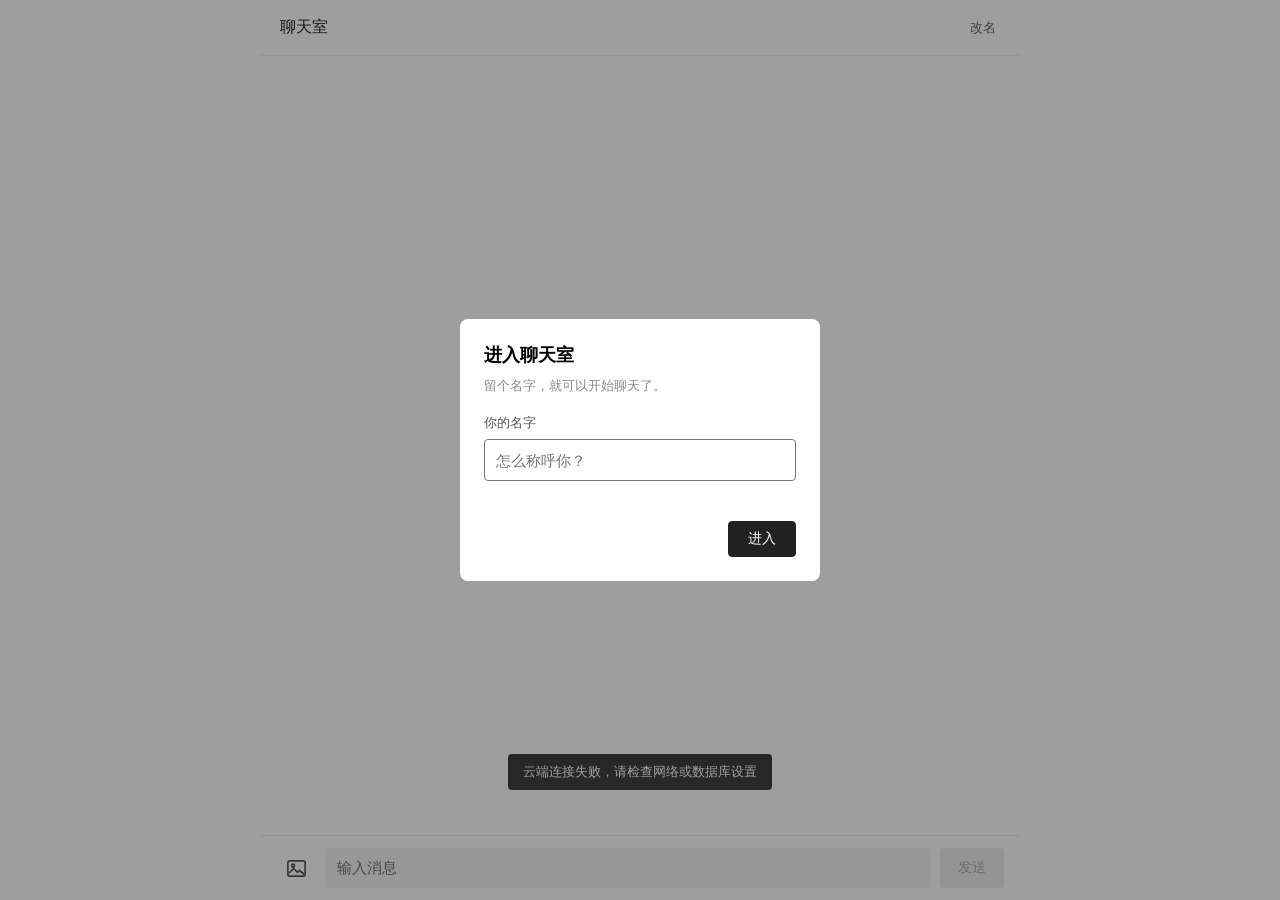
==== commit 7d6ab642: "Update index.html" ====
--- a/index.html
+++ b/index.html
@@ -550,10 +550,13 @@
     (() => {
       "use strict";
 
-      const MESSAGE_KEY = "simple_chat_messages_v1";
+      const SUPABASE_URL = "https://hbyhiyldaibwvbtdvoji.supabase.co";
+      const SUPABASE_KEY = "sb_publishable_ZPU9WJH4PpO0n4kyRi1eYQ_G9lkUBSG";
+      const TABLE_NAME = "chat_messages";
       const PROFILE_KEY = "simple_chat_profile_v1";
       const MAX_MESSAGES = 100;
       const MAX_IMAGES = 6;
+      const SYNC_INTERVAL = 4000;
 
       const messagesElement = document.getElementById("messages");
       const messageInput = document.getElementById("messageInput");
@@ -575,14 +578,16 @@
       const closeViewer = document.getElementById("closeViewer");
       const toast = document.getElementById("toast");
 
-      let profile = readJSON(sessionStorage, PROFILE_KEY);
-      let messages = readJSON(localStorage, MESSAGE_KEY) || [];
+      let profile = readJSON(localStorage, PROFILE_KEY) || readJSON(sessionStorage, PROFILE_KEY);
+      let messages = [];
       let pendingImages = [];
       let toastTimer;
       let sending = false;
+      let loadingMessages = false;
+      let cloudErrorShown = false;
 
       const channel = "BroadcastChannel" in window
-        ? new BroadcastChannel("simple_local_chat")
+        ? new BroadcastChannel("simple_cloud_chat")
         : null;
 
       function readJSON(storage, key) {
@@ -610,13 +615,66 @@
         }, 2400);
       }
 
-      function saveMessages() {
+      async function cloudRequest(method, query = "", body) {
+        const options = {
+          method,
+          headers: {
+            apikey: SUPABASE_KEY,
+            Accept: "application/json",
+            "Content-Type": "application/json"
+          }
+        };
+        if (body !== undefined) options.body = JSON.stringify(body);
+
+        const response = await fetch(`${SUPABASE_URL}/rest/v1/${TABLE_NAME}${query}`, options);
+        if (!response.ok) {
+          const detail = await response.text();
+          throw new Error(detail || `HTTP ${response.status}`);
+        }
+        if (response.status === 204) return null;
+        const text = await response.text();
+        return text ? JSON.parse(text) : null;
+      }
+
+      function mergeMessage(row) {
+        if (!row || !row.id) return false;
+        const incoming = { ...row, createdAt: Number(row.createdAt) };
+        if (!Number.isFinite(incoming.createdAt)) return false;
+
+        const index = messages.findIndex((item) => item.id === incoming.id);
+        if (index >= 0) {
+          if (messages[index].recalled === incoming.recalled) return false;
+          messages[index] = { ...messages[index], ...incoming };
+          return true;
+        }
+
+        messages.push(incoming);
+        messages.sort((a, b) => a.createdAt - b.createdAt);
+        if (messages.length > MAX_MESSAGES) {
+          messages = messages.slice(-MAX_MESSAGES);
+        }
+        return true;
+      }
+
+      async function loadMessages() {
+        if (loadingMessages) return;
+        loadingMessages = true;
         try {
-          localStorage.setItem(MESSAGE_KEY, JSON.stringify(messages));
-          return true;
-        } catch {
-          showToast("浏览器存储空间不足，可以清理一些旧聊天记录");
-          return false;
+          const data = await cloudRequest("GET", `?select=*&order=createdAt.desc&limit=${MAX_MESSAGES}`);
+          let changed = false;
+          for (const row of (data || []).reverse()) {
+            if (mergeMessage(row)) changed = true;
+          }
+          if (changed) renderMessages();
+          cloudErrorShown = false;
+        } catch (error) {
+          console.error("云端同步失败", error);
+          if (!cloudErrorShown) {
+            showToast("云端连接失败，请检查网络或数据库设置");
+            cloudErrorShown = true;
+          }
+        } finally {
+          loadingMessages = false;
         }
       }
 
@@ -744,17 +802,22 @@
         }
       }
 
-      function recallMessage(id) {
+      async function recallMessage(id) {
         const message = messages.find((item) => item.id === id);
         if (!message || !profile || message.userId !== profile.id || message.recalled) return;
         if (!window.confirm("撤回这条消息？")) return;
 
-        message.recalled = true;
-        delete message.text;
-        delete message.image;
-        saveMessages();
-        renderMessages();
-        notifyOtherTabs();
+        try {
+          await cloudRequest("PATCH", `?id=eq.${encodeURIComponent(id)}`, { recalled: true });
+          message.recalled = true;
+          delete message.text;
+          delete message.image;
+          renderMessages();
+          notifyOtherTabs();
+        } catch (error) {
+          console.error("撤回失败", error);
+          showToast("撤回失败，请检查网络后重试");
+        }
       }
 
       function newTextMessage(text) {
@@ -790,7 +853,7 @@
         messageInput.style.height = `${Math.min(messageInput.scrollHeight, 120)}px`;
       }
 
-      function sendMessages() {
+      async function sendMessages() {
         const text = messageInput.value.trim();
         if (!profile) {
           openProfileDialog(false);
@@ -798,25 +861,32 @@
         }
         if (sending || (!text && pendingImages.length === 0)) return;
 
+        const outgoing = [];
+        if (text) outgoing.push(newTextMessage(text));
+        for (const image of pendingImages) {
+          outgoing.push(newImageMessage(image));
+        }
+
         sending = true;
-        if (text) messages.push(newTextMessage(text));
-        for (const image of pendingImages) {
-          messages.push(newImageMessage(image));
-        }
-        if (messages.length > MAX_MESSAGES) {
-          messages = messages.slice(-MAX_MESSAGES);
-        }
-
-        messageInput.value = "";
-        pendingImages = [];
-        resizeInput();
-        renderPreviews();
-        saveMessages();
-        renderMessages(true);
-        notifyOtherTabs();
-        sending = false;
         updateSendButton();
-        messageInput.focus();
+        try {
+          await cloudRequest("POST", "", outgoing);
+          for (const message of outgoing) mergeMessage(message);
+
+          messageInput.value = "";
+          pendingImages = [];
+          resizeInput();
+          renderPreviews();
+          renderMessages(true);
+          notifyOtherTabs();
+        } catch (error) {
+          console.error("发送失败", error);
+          showToast("发送失败，请检查网络或数据库设置");
+        } finally {
+          sending = false;
+          updateSendButton();
+          messageInput.focus();
+        }
       }
 
       function renderPreviews() {
@@ -861,7 +931,7 @@
           element.src = source;
         });
 
-        const maxSize = 1280;
+        const maxSize = 960;
         const scale = Math.min(1, maxSize / Math.max(image.naturalWidth, image.naturalHeight));
         const canvas = document.createElement("canvas");
         canvas.width = Math.max(1, Math.round(image.naturalWidth * scale));
@@ -870,7 +940,7 @@
         context.fillStyle = "#fff";
         context.fillRect(0, 0, canvas.width, canvas.height);
         context.drawImage(image, 0, 0, canvas.width, canvas.height);
-        return canvas.toDataURL("image/jpeg", 0.85);
+        return canvas.toDataURL("image/jpeg", 0.8);
       }
 
       async function selectImages() {
@@ -937,7 +1007,8 @@
         else profile.name = name;
 
         try {
-          sessionStorage.setItem(PROFILE_KEY, JSON.stringify(profile));
+          localStorage.setItem(PROFILE_KEY, JSON.stringify(profile));
+          sessionStorage.removeItem(PROFILE_KEY);
         } catch {
           showToast("当前浏览器无法记住名字");
         }
@@ -972,19 +1043,17 @@
         }
       });
 
-      window.addEventListener("storage", (event) => {
-        if (event.key === MESSAGE_KEY) {
-          messages = readJSON(localStorage, MESSAGE_KEY) || [];
-          renderMessages();
-        }
+      if (channel) {
+        channel.addEventListener("message", loadMessages);
+      }
+
+      document.addEventListener("visibilitychange", () => {
+        if (document.visibilityState === "visible") loadMessages();
       });
-
-      if (channel) {
-        channel.addEventListener("message", () => {
-          messages = readJSON(localStorage, MESSAGE_KEY) || [];
-          renderMessages();
-        });
-      }
+      window.addEventListener("focus", loadMessages);
+      setInterval(() => {
+        if (document.visibilityState === "visible") loadMessages();
+      }, SYNC_INTERVAL);
 
       if (profile) {
         currentName.textContent = profile.name;
@@ -993,6 +1062,7 @@
       }
       renderMessages(true);
       updateSendButton();
+      loadMessages();
     })();
   </script>
 </body>
